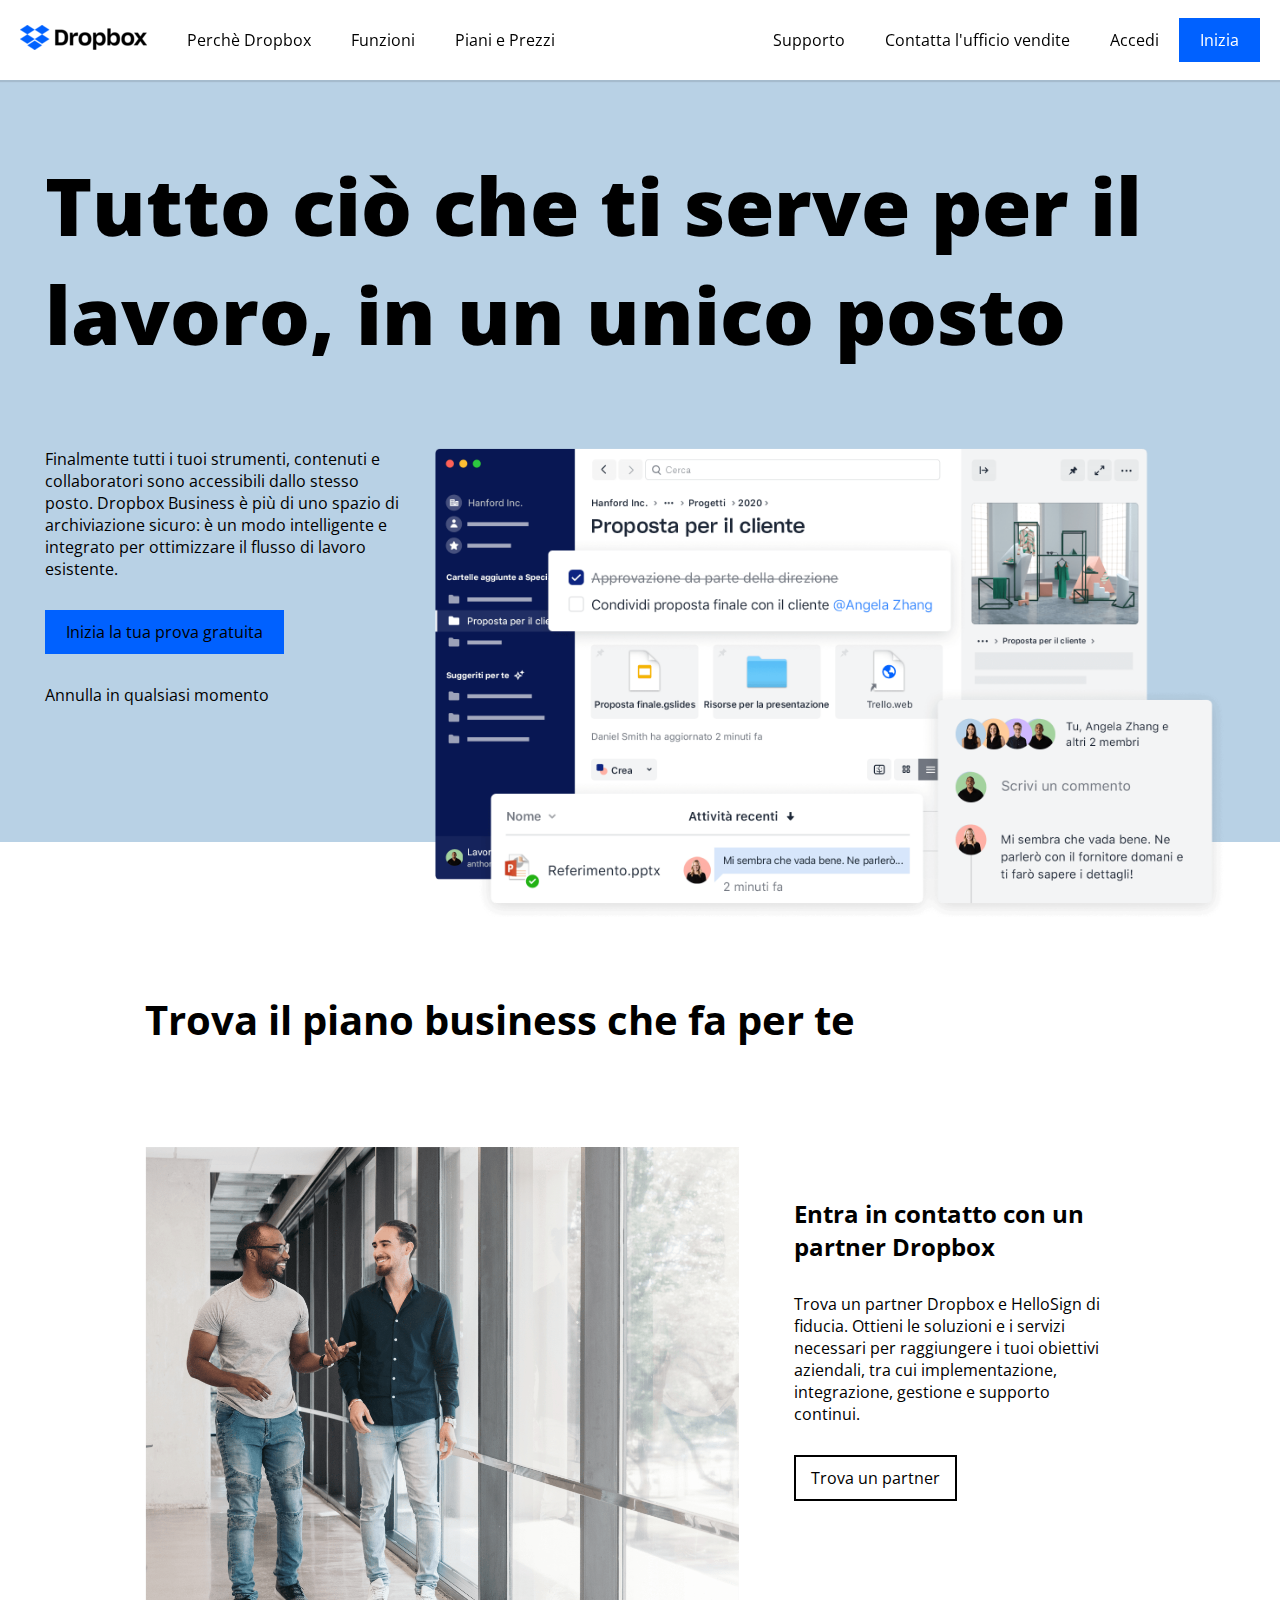
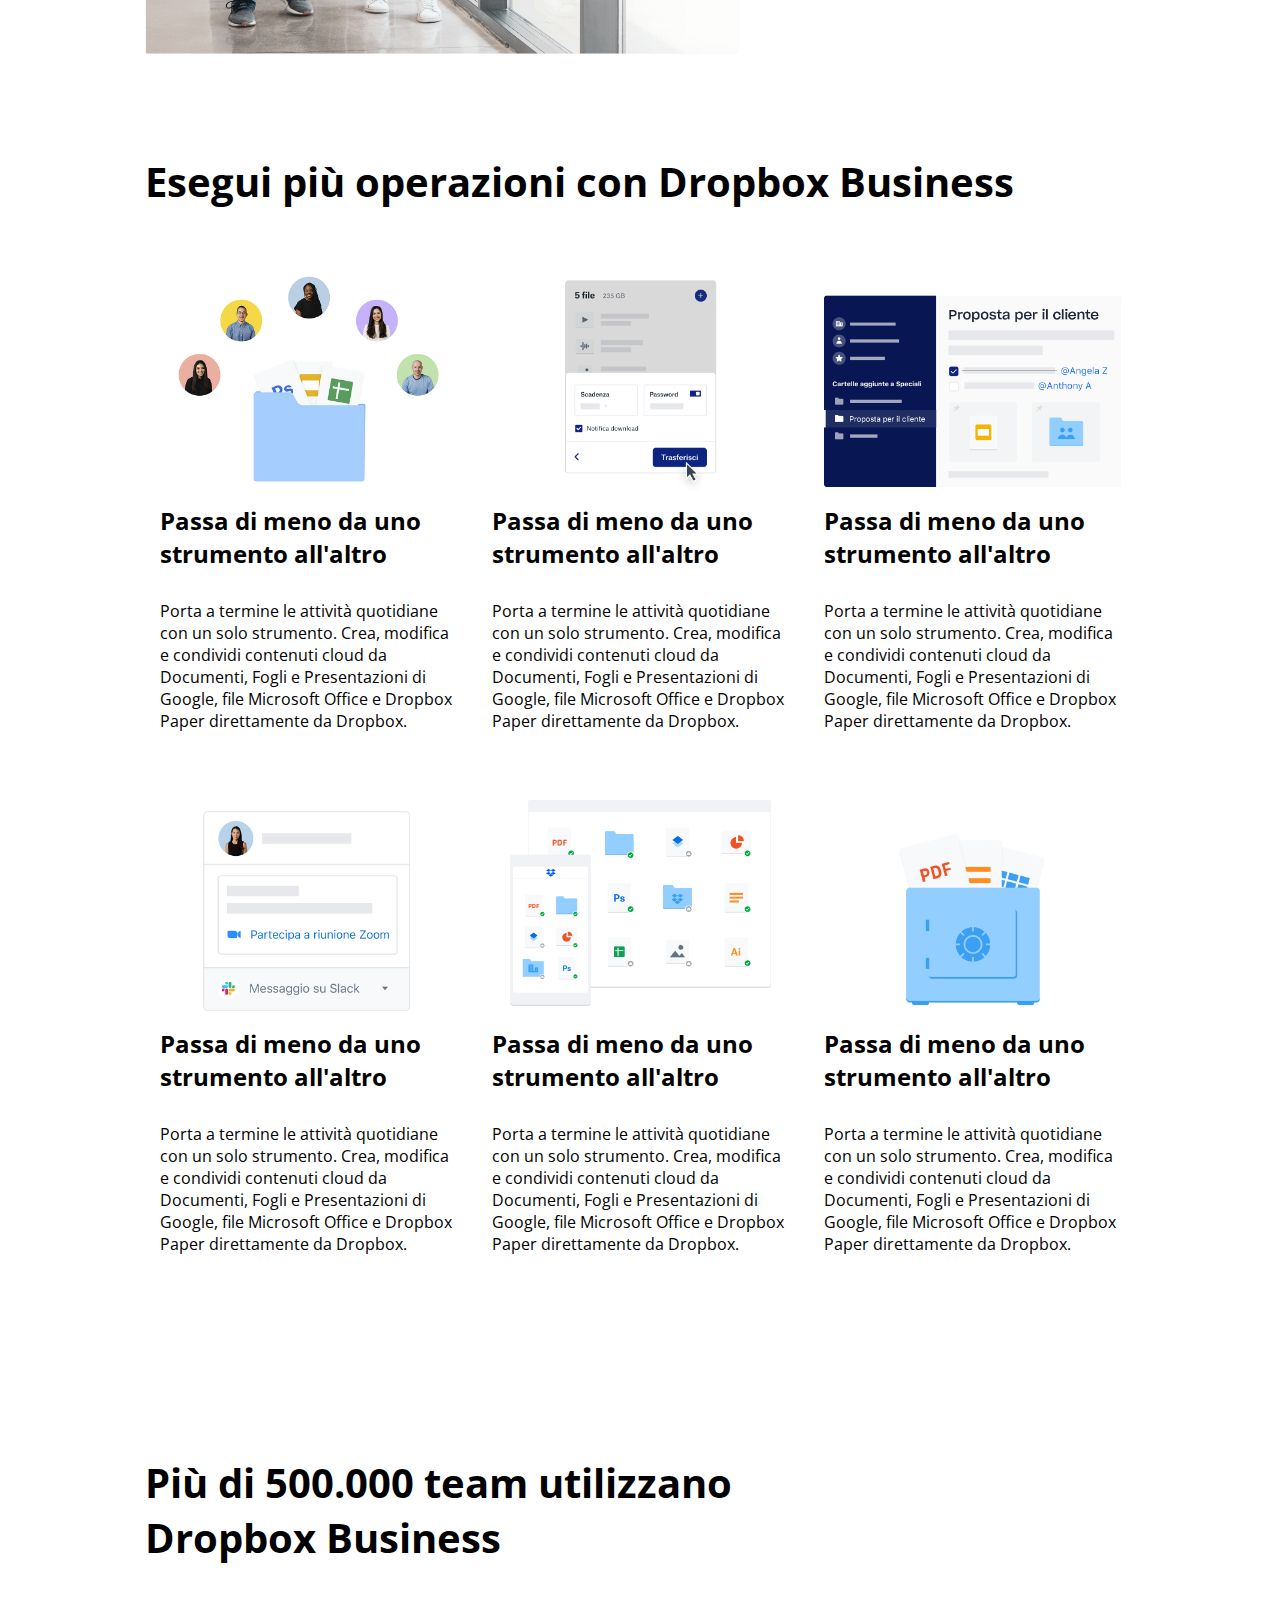
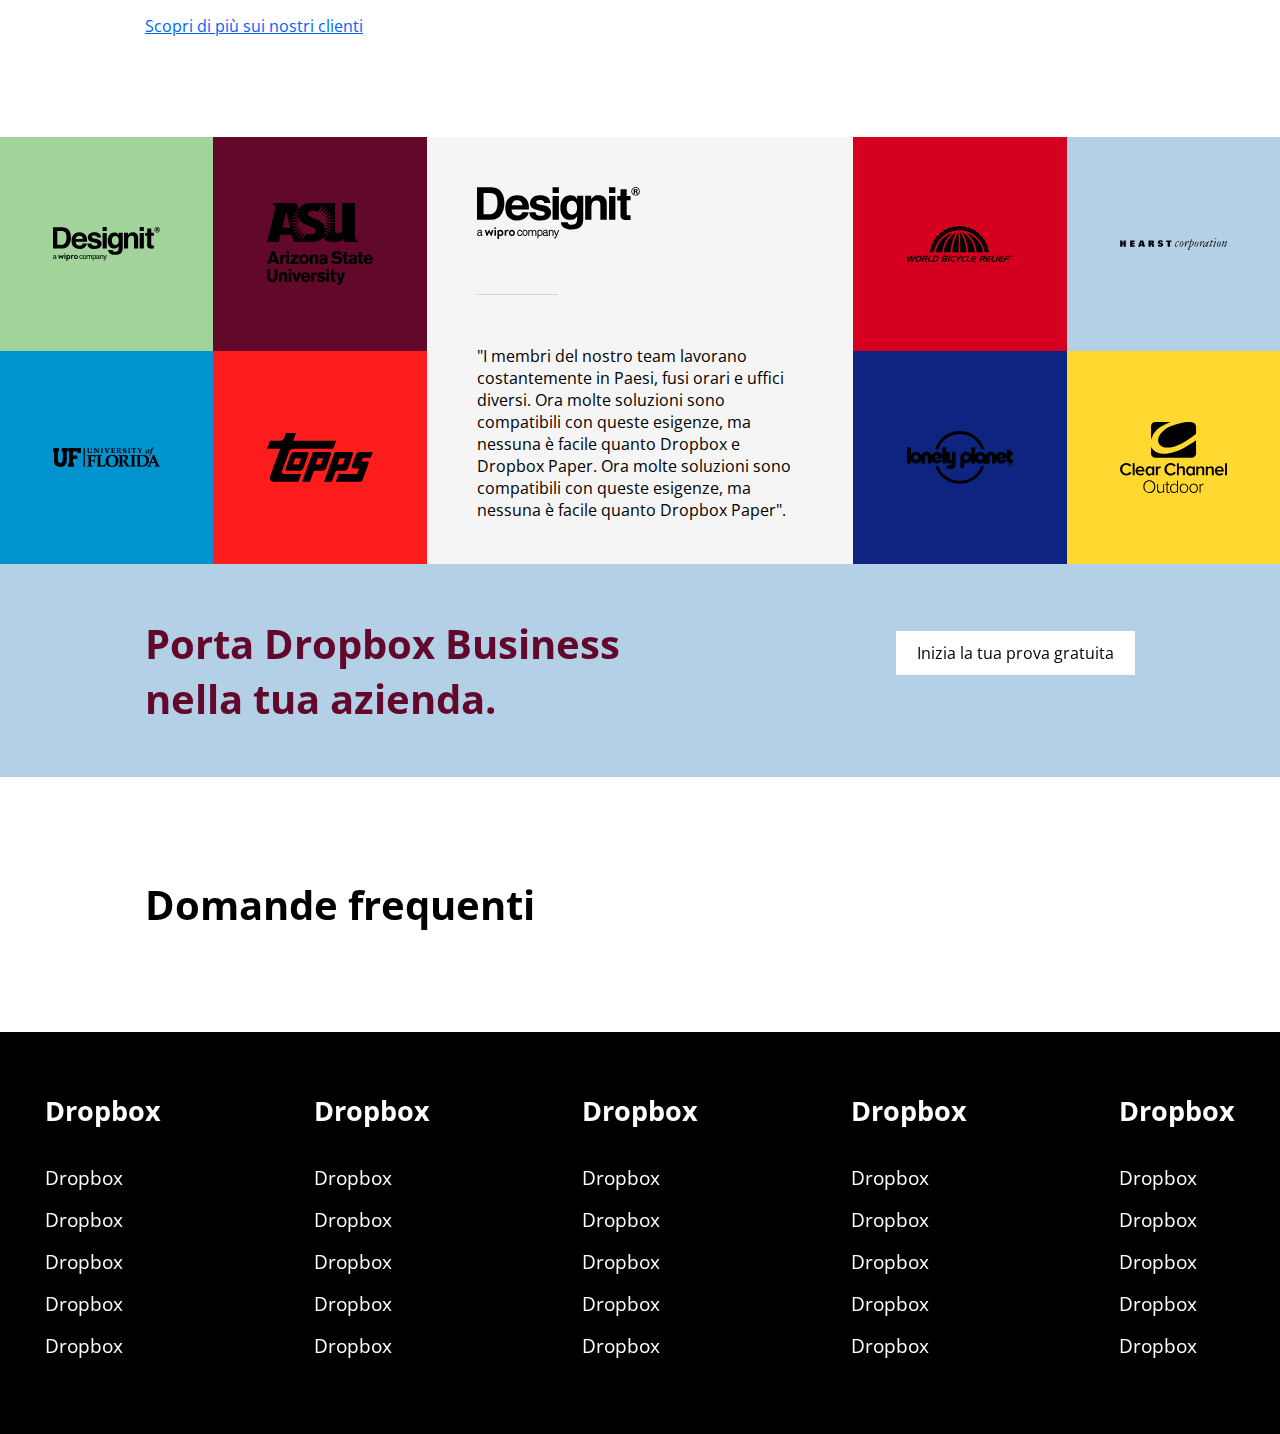
==== index.html @ 86d2bd00 "added call to action section + hover + general fix" ====
<!DOCTYPE html>
<html lang="en">
<head>
    <meta charset="UTF-8">
    <meta name="viewport" content="width=device-width, initial-scale=1.0">
    <title>Dropbox</title>
    <link rel="stylesheet" href="https://cdnjs.cloudflare.com/ajax/libs/font-awesome/6.4.2/css/all.min.css" integrity="sha512-z3gLpd7yknf1YoNbCzqRKc4qyor8gaKU1qmn+CShxbuBusANI9QpRohGBreCFkKxLhei6S9CQXFEbbKuqLg0DA==" crossorigin="anonymous" referrerpolicy="no-referrer" />
    <link rel="preconnect" href="https://fonts.googleapis.com">
    <link rel="preconnect" href="https://fonts.gstatic.com" crossorigin>
    <link href="https://fonts.googleapis.com/css2?family=Open+Sans:wght@300;400;500;600;700;800&display=swap" rel="stylesheet">
    <link rel="stylesheet" href="css/style.css">
</head>
<body>
    <header>
        <nav class="d-flex just-space-between">
            <div class="nav-left d-flex just-flex-start align-center">
                <a href="index.html">
                    <img src="img/loghi/logo-small.png" alt="Dropbox Logo">
                </a>
                <ul class="d-flex">
                    <li><a href="">Perchè Dropbox</a></li>
                    <li><a href="">Funzioni</a></li>
                    <li><a href="">Piani e Prezzi</a></li>
                </ul>
            </div>
            <div class="nav-right d-flex just-flex-end align-center">
                <ul class="d-flex">
                    <li><a href="#">Supporto</a></li>
                    <li><a href="#">Contatta l'ufficio vendite</a></li>
                    <li><a href="#">Accedi</a></li>
                </ul>
                <a class="blue-button" href="#">Inizia</a>
            </div>

        </nav>

        <!-- Hero  -->
        <div id="hero">
            <div class="hero-container">
                <h1 class="">Tutto ciò che ti serve per il lavoro, in un unico posto</h1>
                <div class="hero-content d-flex">
                    <div class="hero-text">
                        <p class="divider-30">
                            Finalmente tutti i tuoi strumenti, contenuti e collaboratori sono accessibili dallo stesso posto. Dropbox Business è più di uno spazio di archiviazione sicuro: è un modo intelligente e integrato per ottimizzare il flusso di lavoro esistente.
                        </p>
                        <a class="blue-button divider-30" href="#">
                            Inizia la tua prova gratuita
                        </a>
                        <div class="divider-30">
                            Annulla in qualsiasi momento
                        </div>
                        <div class="arrow-down">
                            <a href="#piani"><i class="fa-solid fa-arrow-down"></i></a>
                        </div>
                    </div>
                    <div class="hero-img">
                        <img src="img/jumbo.png" alt="Dropbox app"></div>
                    </div>
                </div>
            </div>
        </div>
    </header>

    <main>

        <!-- piani  -->
        <section id="piani" class="container debug section-divider">
            <h2>Trova il piano business che fa per te</h2>
        </section>

        <!-- dropbox partner  -->
        <section class="dropbox-partner container debug d-flex just-space-between column-gap section-divider ">
            <img src="img/partner.png" alt="Partner Dropbox">
            <div class="dropbox-partner-text">
                <h3 class="divider-30">
                    Entra in contatto con un partner Dropbox
                </h3>
                <p class="divider-30">
                    Trova un partner Dropbox e HelloSign di fiducia. Ottieni le soluzioni e i servizi necessari per raggiungere i tuoi obiettivi aziendali, tra cui implementazione, integrazione, gestione e supporto continui.
                </p>
                <a href="#">Trova un partner</a>
            </div>
        </section>

        <!-- dropbox business  -->
        <section class="dropbox-business container debug section-divider">
            <h2 class="divider-50">Esegui più operazioni con Dropbox Business</h2>
            <div class="card-container d-flex just-center align-center column-gap row-gap wrap">

                <div class="card debug">
                    <img src="img/business-feature-switching-tools.png" alt="Switching tools feature">
                    <h3 class="divider-30">Passa di meno da uno strumento all'altro</h3>
                    <p>
                        Porta a termine le attività quotidiane con un solo strumento. Crea, modifica e condividi contenuti cloud da Documenti, Fogli e Presentazioni di Google, file Microsoft Office e Dropbox Paper direttamente da Dropbox.
                    </p>
                </div>
                <div class="card debug">
                    <img src="img/business-feature-send-files-it.png" alt="Switching tools feature">
                    <h3 class="divider-30">Passa di meno da uno strumento all'altro</h3>
                    <p>
                        Porta a termine le attività quotidiane con un solo strumento. Crea, modifica e condividi contenuti cloud da Documenti, Fogli e Presentazioni di Google, file Microsoft Office e Dropbox Paper direttamente da Dropbox.
                    </p>
                </div>
                <div class="card debug">
                    <img src="img/business-feature-coordinate-it.png" alt="Switching tools feature">
                    <h3 class="divider-30">Passa di meno da uno strumento all'altro</h3>
                    <p>
                        Porta a termine le attività quotidiane con un solo strumento. Crea, modifica e condividi contenuti cloud da Documenti, Fogli e Presentazioni di Google, file Microsoft Office e Dropbox Paper direttamente da Dropbox.
                    </p>
                </div>
                <div class="card debug">
                    <img src="img/business-feature-integrations-it.png" alt="Switching tools feature">
                    <h3 class="divider-30">Passa di meno da uno strumento all'altro</h3>
                    <p>
                        Porta a termine le attività quotidiane con un solo strumento. Crea, modifica e condividi contenuti cloud da Documenti, Fogli e Presentazioni di Google, file Microsoft Office e Dropbox Paper direttamente da Dropbox.
                    </p>
                </div>
                <div class="card debug">
                    <img src="img/business-feature-multi-device.png" alt="Switching tools feature">
                    <h3 class="divider-30">Passa di meno da uno strumento all'altro</h3>
                    <p>
                        Porta a termine le attività quotidiane con un solo strumento. Crea, modifica e condividi contenuti cloud da Documenti, Fogli e Presentazioni di Google, file Microsoft Office e Dropbox Paper direttamente da Dropbox.
                    </p>
                </div>
                <div class="card debug">
                    <img src="img/business-feature-security.png" alt="Switching tools feature">
                    <h3 class="divider-30">Passa di meno da uno strumento all'altro</h3>
                    <p>
                        Porta a termine le attività quotidiane con un solo strumento. Crea, modifica e condividi contenuti cloud da Documenti, Fogli e Presentazioni di Google, file Microsoft Office e Dropbox Paper direttamente da Dropbox.
                    </p>
                </div>
            </div>

            <h2 class="second-h2 divider-50">
                Più di 500.000 team utilizzano <br> Dropbox Business
            </h2>
            <a href="#">Scopri di più sui nostri clienti</a>

        </section>

        <!-- brand  -->
        <!-- sezione sinistra  -->
        <section class="debug d-flex">
            <div class="brand-wrapper d-flex wrap">

                <div class="brand-box d-flex align-center just-center" id="designit">
                    <img src="img/loghi/designit.svg" alt="Designit">
                </div>

                <div class="brand-box d-flex align-center just-center" id="asu">
                    <img src="img/loghi/arizona_state_university.svg" alt="ASU">
                </div>

                <div class="brand-box d-flex align-center just-center" id="uf">
                    <img src="img/loghi/university_of_florida.svg" alt="University of Florida">
                </div>

                <div class="brand-box d-flex align-center just-center" id="topps">
                    <img src="img/loghi/topps.svg" alt="Topps">
                </div>
            </div>

            <!-- sezione centrale  -->
            <div class="brand-wrapper" id="big-brand-wrapper">
                <img class="divider-50" src="img/loghi/designit.svg" alt="Designit">
                <div class="hr-small divider-50"></div>
                <p class="quote divider-50">"I membri del nostro team lavorano costantemente in Paesi, fusi orari e uffici diversi. Ora molte soluzioni sono compatibili con queste esigenze, ma nessuna è facile quanto Dropbox e Dropbox Paper. Ora molte soluzioni sono compatibili con queste esigenze, ma nessuna è facile quanto Dropbox Paper".</p>
                <div class="quote-author">Morten Thomsen, Global IT Lead</div>


            </div>

            <!-- sezione destra  -->
            <div class="brand-wrapper d-flex wrap">
                <div class="brand-box d-flex align-center just-center" id="wbr">
                    <img src="img/loghi/world_bicycle_relief.svg" alt="World Bicycle Relief">
                </div>

                <div class="brand-box d-flex align-center just-center" id="hearst">
                    <img src="img/loghi/hearst_corp.svg" alt="Hearst">
                </div>

                <div class="brand-box d-flex align-center just-center" id="lonely-planet">
                    <img src="img/loghi/lonely_planet.svg" alt="Lonely Planet">
                </div>

                <div class="brand-box d-flex align-center just-center" id="clear-channel">
                    <img src="img/loghi/clear_channel.svg" alt="Clear Channel">
                </div>

            </div>

        </section>

        <!-- call to action  -->
        <section class="call-to-action section-divider d-flex align-center">
            <div class="container d-flex just-space-between align-baseline">
                <div class="call-to-action-text">
                    <h2>Porta Dropbox Business nella tua azienda.</h2>
                </div>
                <div class="call-to-action-button">
                    <a href="#">Inizia la tua prova gratuita</a>
                </div>
            </div>
        </section>

        <section class="container debug section-divider">
            <h2>Domande frequenti</h2>
        </section>

    </main>

    <!-- footer  -->
    <footer>
        <div class="hero-container">
            <div class="footer-sections d-flex just-space-between">
                <ul>
                    <li><h4>Dropbox</h4></li>
                    <li><a href="#">Dropbox</a></li>
                    <li><a href="#">Dropbox</a></li>
                    <li><a href="#">Dropbox</a></li>
                    <li><a href="#">Dropbox</a></li>
                    <li><a href="#">Dropbox</a></li>
                </ul>
                <ul>
                    <li><h4>Dropbox</h4></li>
                    <li><a href="#">Dropbox</a></li>
                    <li><a href="#">Dropbox</a></li>
                    <li><a href="#">Dropbox</a></li>
                    <li><a href="#">Dropbox</a></li>
                    <li><a href="#">Dropbox</a></li>
                </ul>
                <ul>
                    <li><h4>Dropbox</h4></li>
                    <li><a href="#">Dropbox</a></li>
                    <li><a href="#">Dropbox</a></li>
                    <li><a href="#">Dropbox</a></li>
                    <li><a href="#">Dropbox</a></li>
                    <li><a href="#">Dropbox</a></li>
                </ul>
                <ul>
                    <li><h4>Dropbox</h4></li>
                    <li><a href="#">Dropbox</a></li>
                    <li><a href="#">Dropbox</a></li>
                    <li><a href="#">Dropbox</a></li>
                    <li><a href="#">Dropbox</a></li>
                    <li><a href="#">Dropbox</a></li>
                </ul>
                <ul>
                    <li><h4>Dropbox</h4></li>
                    <li><a href="#">Dropbox</a></li>
                    <li><a href="#">Dropbox</a></li>
                    <li><a href="#">Dropbox</a></li>
                    <li><a href="#">Dropbox</a></li>
                    <li><a href="#">Dropbox</a></li>
                </ul>
            </div>
        </div>


    </footer>
    
</body>
</html>
---- css/style.css ----
/* main utilities  */

* {
    box-sizing: border-box;
    margin: 0;
    padding: 0;
}

body {
    font-family: 'Open Sans', sans-serif;
}

:root {
	--color-bg-main: #ffffff;
	--color-bg-hero: #b8d1e5;
    --color-text: #000000;
	--color-bg-footer: #000000;
	--color-button: #0061ff;
	--color-box-1: #a2d39b;
    --color-box-2: #61082b;
    --color-box-3: #0093ce;
    --color-box-4: #ff1c1c;
    --color-box-5: #d5001f;
    --color-box-6: #b4d0e7;
    --color-box-7: #0d2481;
    --color-box-8: #ffd830;
	--color-box-large: #f5f5f5;
    --color-call-to-action-title: #61082b;
}

.container{
    width: 1000px;
    margin: 0 auto;
    padding: 0 5px;
}

/* .debug {
    border: 1px solid var(--color-bg-footer);
} */

.divider-30 {
    margin-bottom: 30px;
}

.divider-50 {
    margin-bottom:50px;
}

.section-divider {
    margin-bottom: 100px;
}

ul {
    list-style: none;
}

a {
    text-decoration: none;
    color: var(--color-bg-main);
}

.blue-button {
    background-color: var(--color-button);
    padding: 10px 20px;
    color: var(--color-bg-main);
    border: 1px solid var(--color-button);
}

.blue-button:hover {
    background-color: var(--color-bg-main);
    border: 1px solid var(--color-text);
    color: var(--color-text);
}

html {
    scroll-behavior: smooth;
}

/* Flex  */
.d-flex {
    display:flex;
}
.column {
    flex-direction: column;
}
.just-space-between {
    justify-content: space-between;
}
.just-flex-start {
    justify-content: flex-start;
}
.just-flex-end {
    justify-content: flex-end;
}
.just-center {
    justify-content: center;
}
.align-center {
    align-items: center;
    align-content: center;
}
.align-start {
    align-items: flex-start;
    align-content: flex-start;
}
.align-baseline {
    align-items: baseline;
    align-content: baseline;
}
.wrap {
    flex-flow: row wrap;
}
.row-gap {
    row-gap: 50px;
}
.column-gap {
    column-gap: 35px;
}

/* header */

/* nav  */
nav {
    height: 80px;
    background-color: var(--color-bg-main);
    width: 100%;
    position: fixed;
    top: 0;
    left: 0;
    padding: 0 20px;
    z-index: 1000;
    box-shadow: 0 1px 1px 1px rgba(0,0,0,0.1);
}

nav img {
    margin-right: 20px;
}

nav li a {
    color: var(--color-text);
    line-height: 80px;
    padding: 0 20px;
}

nav li:hover {
    background-color: var(--color-box-large);
}



/* hero  */
#hero {
    background-color: var(--color-bg-hero);
    margin-top: 80px;
}

.hero-container {
    max-width: 1200px;
    margin: 0 auto;
    padding: 0 5px;
}
.hero-divider {
    margin-top: 60px;
    margin-bottom: 60px;
}

#hero h1 {
    font-size: 5em;
    font-weight: 900;
    padding-top: 70px;
}
.hero-text {
    max-width: 30%;
}

#hero a {
    display: block;
    width: fit-content;
    color: var(--color-text);
}

#hero .arrow-down {
    font-size: 3em;
    color: var(--color-text);
}

#hero .arrow-down:hover {
    font-size: 3.2em;
}

.hero-content {
    position: relative;
    top: 80px;
}

.hero-img img {
    width: 100%;
}


/* main  */


main {
    padding-top: 150px;
}

main h2 {
    font-size: 2.5em;
}

main h3 {
    font-size: 1.5em;
}

/* dropbox partner section  */
.dropbox-partner img {
    width: 60%;
}
.dropbox-partner-text {
    padding: 50px 20px;
}

.dropbox-partner a {
    color: var(--color-text);
    border: 2px solid var(--color-text);
    padding: 10px 15px;
    display: block;
    width: fit-content;
}

.dropbox-partner a:hover {
    background-color: var(--color-button);
    border: 1px solid var(--color-button);
    color: var(--color-bg-main);
}

/* dropbox business section  */

.card {
    width: 30%;
}
.card img {
    width: 100%;
}

.dropbox-business a{
    color: var(--color-button);
    text-decoration: underline;
}
.dropbox-business a:hover{
    color: var(--color-box-6);
    text-decoration: none;
}


.dropbox-business .second-h2 {
    padding-top: 200px;
}

/* brand  */

.brand-wrapper {
    width: calc(100% / 3);
    height:calc(100vw / 3);
    background-color: var(--color-box-large);
}
.brand-box {
    width: 50%;
    height: 50%;
}
.brand-box img {
    fill: var(--color-bg-main);
    width: 50%;
}
.brand-box:hover {
    border: 15px solid rgba(255, 255, 255, 0.3);
}

.brand-box:hover img {
    width:calc(50% + 15px);
}

#designit {
    background-color: var(--color-box-1);
}
#asu {
    background-color: var(--color-box-2);
}
#uf {
    background-color: var(--color-box-3);
}
#topps {
    background-color: var(--color-box-4);
}
#wbr {
    background-color: var(--color-box-5);
}
#hearst {
    background-color: var(--color-box-6);
}
#lonely-planet {
    background-color: var(--color-box-7);
}
#clear-channel {
    background-color: var(--color-box-8);
}

#big-brand-wrapper {
    padding: 50px;
    overflow-y: auto;
}
#big-brand-wrapper img {
    width: 50%;
}
.hr-small {
    width: 25%;
    border-bottom: 1px solid lightgray;
}

/* call to action  */
.call-to-action {
    background-color: var(--color-box-6);
    height: calc(100vw / 6);
}

.call-to-action h2 {
    color: var(--color-call-to-action-title);
    padding: 0;
}

.call-to-action-text {
    width: 50%;
}
.call-to-action-button a {
    color: var(--color-text);
    background-color: var(--color-bg-main);
    padding: 10px 20px;
    border: 1px solid var(--color-bg-main);

}

.call-to-action-button a:hover {
    background-color: var(--color-button);
    border: 1px solid var(--color-button);
    color: var(--color-bg-main);
}

/* footer  */
footer {
    background-color: var(--color-bg-footer);
    color: var(--color-bg-main);

}
.footer-sections {
    padding: 60px 0;
}
.footer-sections h4 {
    padding-bottom: 20px;
    font-size: 1.4em;
}
.footer-sections li {
    font-size: 1.2em;
    padding-bottom: 15px;
}
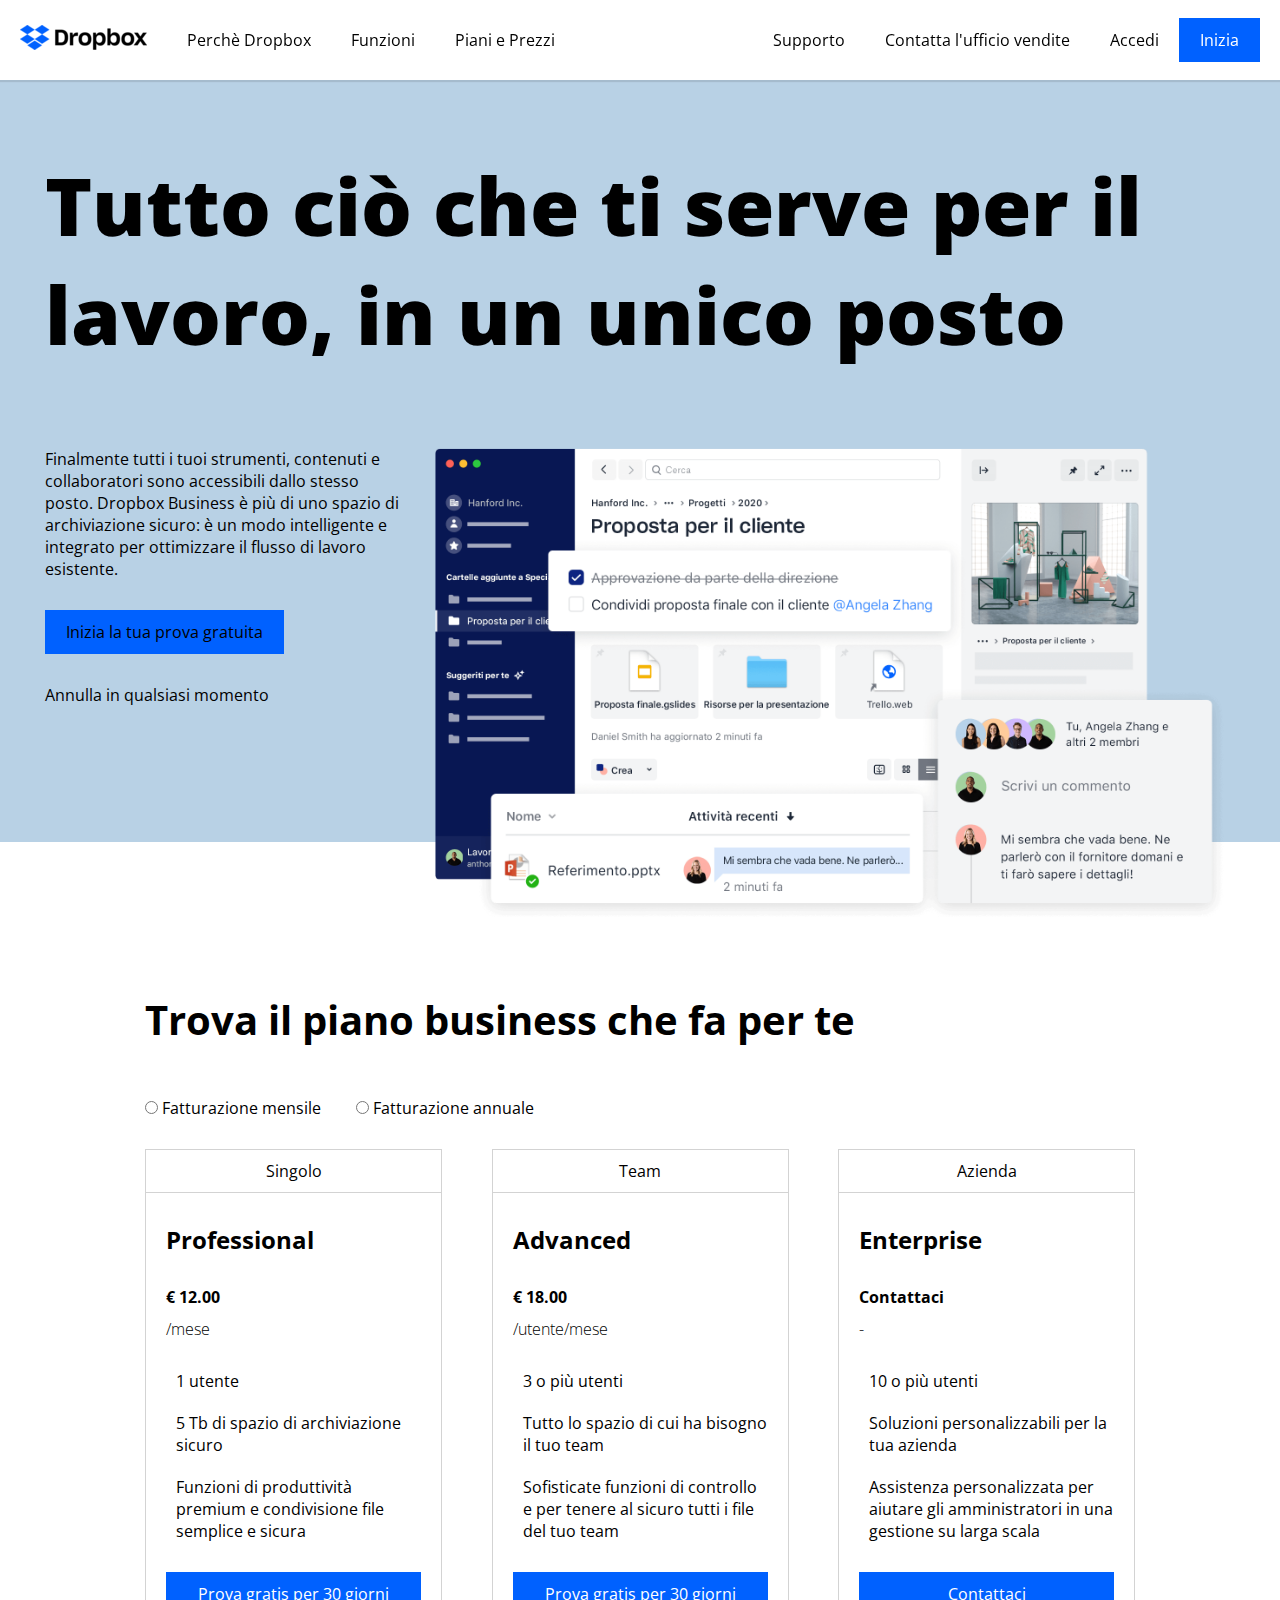
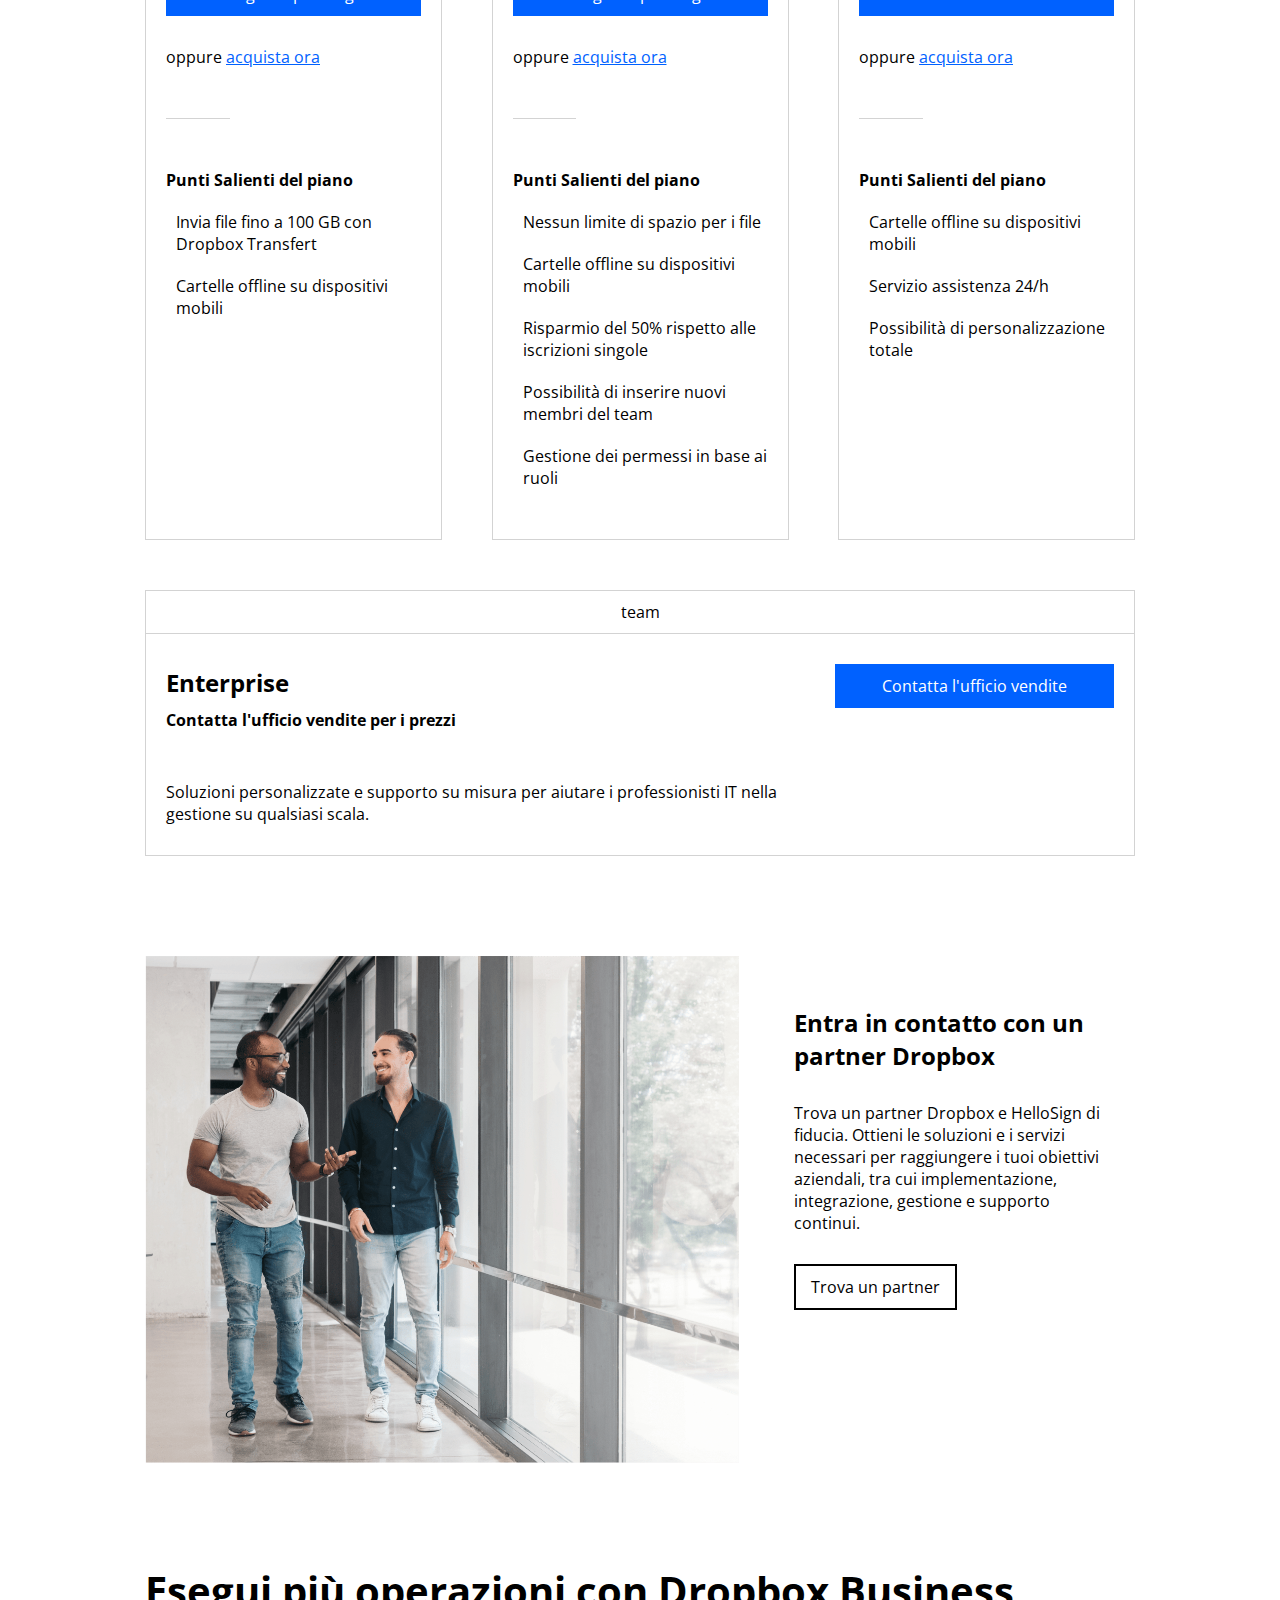
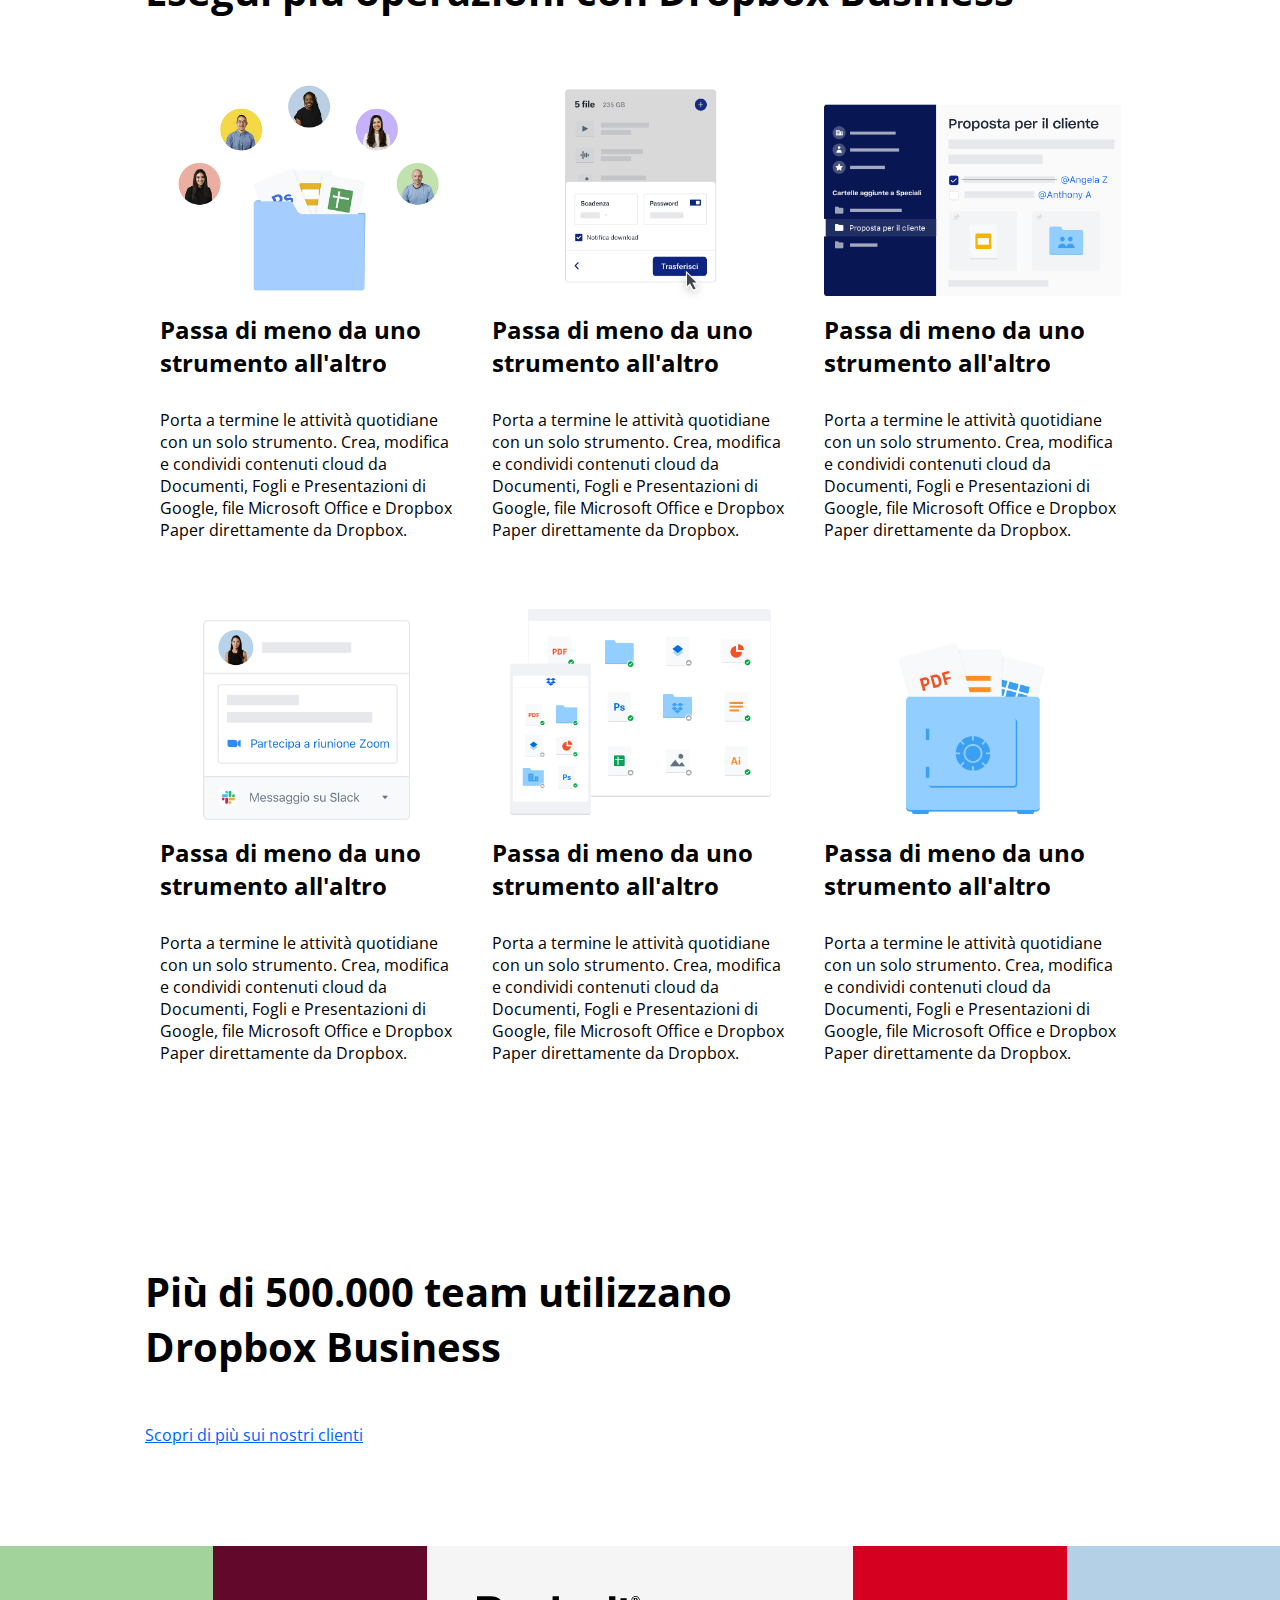
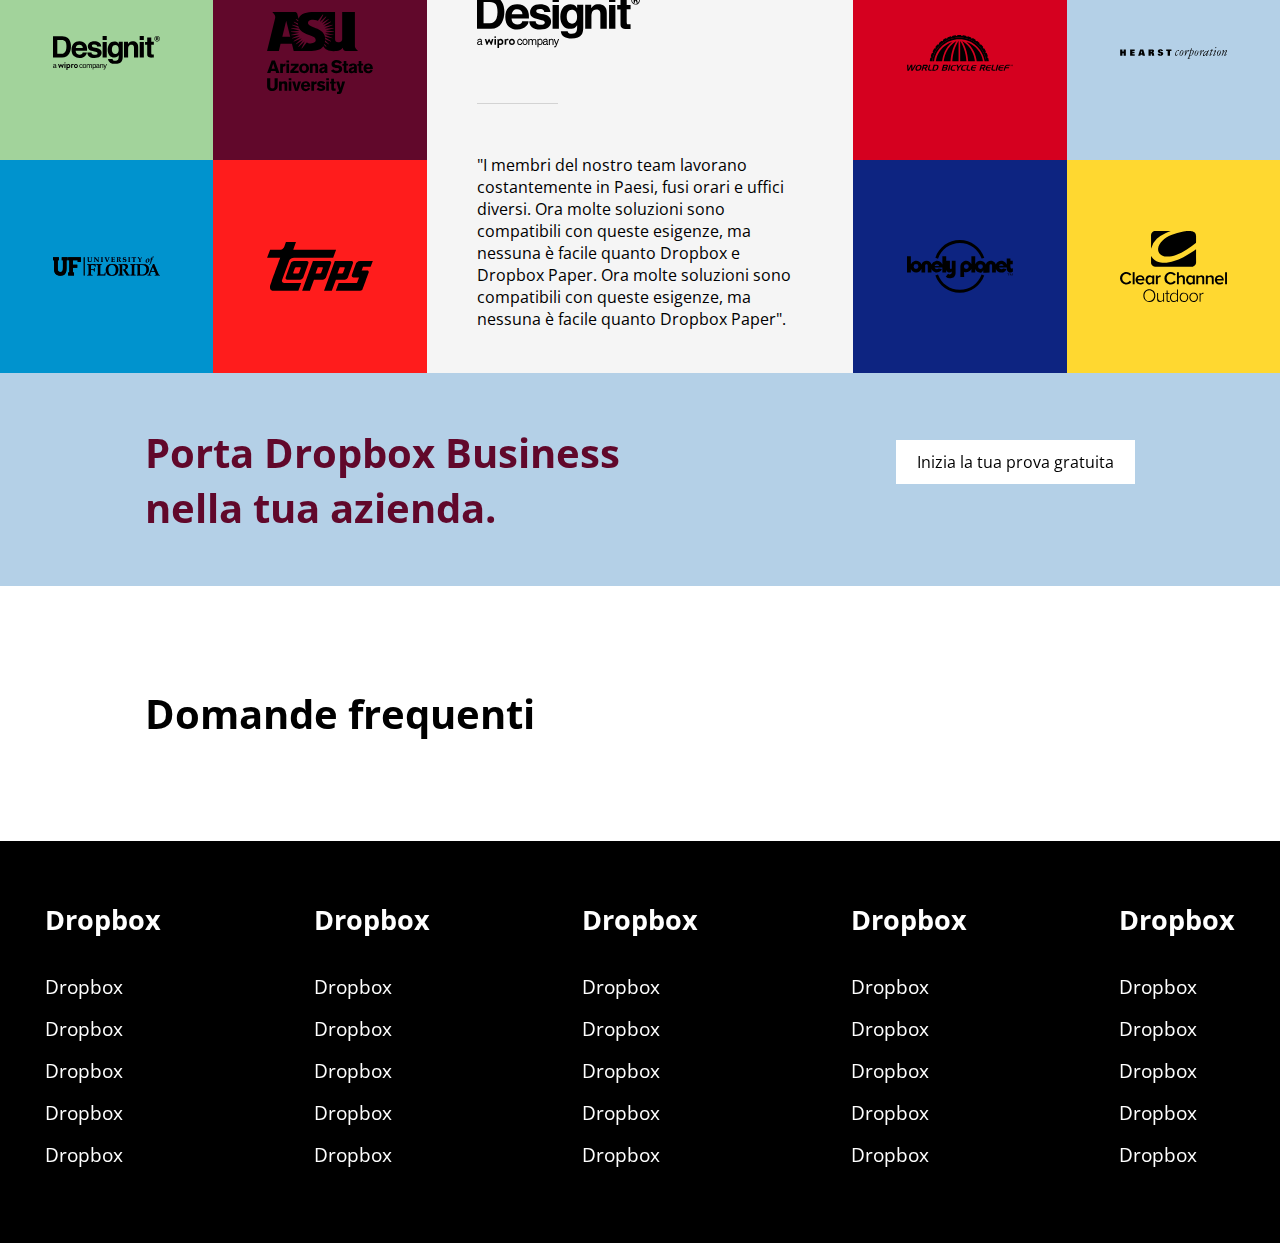
==== commit 6e5c1fdd: "added billing section" ====
--- a/index.html
+++ b/index.html
@@ -63,9 +63,194 @@
 
     <main>
 
-        <!-- piani  -->
+        <!-- billing section  -->
         <section id="piani" class="container debug section-divider">
-            <h2>Trova il piano business che fa per te</h2>
+            <h2 class="divider-50">Trova il piano business che fa per te</h2>
+            <div class="billing-choice d-flex just-flex-start divider-30 column-gap">
+                <div>
+                    <input type="radio" name="fatturazione" id="mensile">
+                    <label for="mensile">Fatturazione mensile</label>
+                </div>
+                <div>
+                    <input type="radio" name="fatturazione" id="annuale">
+                    <label for="annuale">Fatturazione annuale</label>
+                </div>
+            </div>
+            <div class="billing-options d-flex just-space-between align-stretch divider-50">
+                <!-- professional  -->
+                <article class="billing-plan">
+                    <div class="billing-plan-header">
+                        <i class="fa-solid fa-user"></i>
+                        Singolo
+                    </div>
+                    <div class="billing-plan-body">
+                        <h3 class="plan-name divider-30">Professional</h3>
+                        <h4 class="plan-price divider-10">€ 12.00</h4>
+                        <div class="sub-price divider-30">/mese</div>
+                        <ul class="divider-30">
+                            <li class="d-flex just-flex-start column-gap-small divider-20">
+                                <div><i class="fa-solid fa-user"></i></div>
+                                <div>1 utente</div>
+                            </li>
+                            <li class="d-flex just-flex-start column-gap-small divider-20">
+                                <div><i class="fa-solid fa-folder"></i></div>
+                                <div>5 Tb di spazio di archiviazione sicuro</div>
+                            </li>
+                            <li class="d-flex just-flex-start column-gap-small divider-20">
+                                <div><i class="fa-solid fa-share-nodes"></i></div>
+                                <div>Funzioni di produttività premium e condivisione file semplice e sicura</div>
+                            </li>
+                        </ul>
+                        <a class="blue-button divider-30" href="#">Prova gratis per 30 giorni</a>
+                        <div class="divider-50">
+                            oppure 
+                            <a class="simple-anchor" href="#">acquista ora</a>
+                        </div>
+                        <div class="hr-small divider-50"></div>
+                        <h4 class="divider-20">Punti Salienti del piano</h4>
+                        <ul class="billing-plan-details">
+                            <li class="d-flex just-flex-start column-gap-small divider-20">
+                                <div><i class="fa-solid fa-check"></i></div>
+                                <div> Invia file fino a 100 GB con Dropbox Transfert</div>
+                            </li>
+                            <li class="d-flex just-flex-start column-gap-small divider-20">
+                                <div><i class="fa-solid fa-check"></i></div>
+                                <div>Cartelle offline su dispositivi mobili</div>
+                            </li>
+                        </ul>
+
+                    </div>
+                </article>
+                <!-- advanced  -->
+                <article class="billing-plan">
+                    <div class="billing-plan-header">
+                        <i class="fa-solid fa-users"></i>
+                        Team
+                    </div>
+                    <div class="billing-plan-body">
+                        <h3 class="plan-name divider-30">Advanced</h3>
+                        <h4 class="plan-price divider-10">€ 18.00</h4>
+                        <div class="sub-price divider-30">/utente/mese</div>
+                        <ul class="divider-30">
+                            <li class="d-flex just-flex-start column-gap-small divider-20">
+                                <div><i class="fa-solid fa-users"></i></div>
+                                <div>3 o più utenti</div>
+                            </li>
+                            <li class="d-flex just-flex-start column-gap-small divider-20">
+                                <div><i class="fa-solid fa-folder"></i></div>
+                                <div>Tutto lo spazio di cui ha bisogno il tuo team</div>
+                            </li>
+                            <li class="d-flex just-flex-start column-gap-small divider-20">
+                                <div><i class="fa-solid fa-share-nodes"></i></div>
+                                <div>Sofisticate funzioni di controllo e per tenere al sicuro tutti i file del tuo team</div>
+                            </li>
+                        </ul>
+                        <a class="blue-button divider-30" href="#">Prova gratis per 30 giorni</a>
+                        <div class="divider-50">
+                            oppure 
+                            <a class="simple-anchor" href="#">acquista ora</a>
+                        </div>
+                        <div class="hr-small divider-50"></div>
+                        <h4 class="divider-20">Punti Salienti del piano</h4>
+                        <ul class="billing-plan-details">
+                            <li class="d-flex just-flex-start column-gap-small divider-20">
+                                <div><i class="fa-solid fa-check"></i></div>
+                                <div>Nessun limite di spazio per i file</div>
+                            </li>
+                            <li class="d-flex just-flex-start column-gap-small divider-20">
+                                <div><i class="fa-solid fa-check"></i></div>
+                                <div>Cartelle offline su dispositivi mobili</div>
+                            </li>
+                            <li class="d-flex just-flex-start column-gap-small divider-20">
+                                <div><i class="fa-solid fa-check"></i></div>
+                                <div>
+                                    Risparmio del 50% rispetto alle iscrizioni singole
+                                </div>
+                            </li>
+                            <li class="d-flex just-flex-start column-gap-small divider-20">
+                                <div><i class="fa-solid fa-check"></i></div>
+                                <div>Possibilità di inserire nuovi membri del team</div>
+                            </li>
+                            <li class="d-flex just-flex-start column-gap-small divider-20">
+                                <div><i class="fa-solid fa-check"></i></div>
+                                <div>Gestione dei permessi in base ai ruoli</div>
+                            </li>
+                        </ul>
+
+                    </div>
+                </article>
+                <!-- enterprise  -->
+                <article class="billing-plan">
+                    <div class="billing-plan-header">
+                        <i class="fa-solid fa-building"></i>
+                        Azienda
+                    </div>
+                    <div class="billing-plan-body">
+                        <h3 class="plan-name divider-30">Enterprise</h3>
+                        <h4 class="plan-price divider-10">Contattaci</h4>
+                        <div class="sub-price divider-30">-</div>
+                        <ul class="divider-30">
+                            <li class="d-flex just-flex-start column-gap-small divider-20">
+                                <div><i class="fa-solid fa-user"></i></div>
+                                <div>10 o più utenti</div>
+                            </li>
+                            <li class="d-flex just-flex-start column-gap-small divider-20">
+                                <div><i class="fa-solid fa-folder"></i></div>
+                                <div>Soluzioni personalizzabili per la tua azienda</div>
+                            </li>
+                            <li class="d-flex just-flex-start column-gap-small divider-20">
+                                <div><i class="fa-solid fa-share-nodes"></i></div>
+                                <div>Assistenza personalizzata per aiutare gli amministratori in una gestione su larga scala</div>
+                            </li>
+                        </ul>
+                        <a class="blue-button divider-30" href="#">Contattaci</a>
+                        <div class="divider-50">
+                            oppure 
+                            <a class="simple-anchor" href="#">acquista ora</a>
+                        </div>
+                        <div class="hr-small divider-50"></div>
+                        <h4 class="divider-20">Punti Salienti del piano</h4>
+                        <ul class="billing-plan-details">
+                            <li class="d-flex just-flex-start column-gap-small divider-20">
+                                <div><i class="fa-solid fa-check"></i></div>
+                                <div>Cartelle offline su dispositivi mobili</div>
+                            </li>
+                            <li class="d-flex just-flex-start column-gap-small divider-20">
+                                <div><i class="fa-solid fa-check"></i></div>
+                                <div>Servizio assistenza 24/h</div>
+                            </li>
+                            <li class="d-flex just-flex-start column-gap-small divider-20">
+                                <div><i class="fa-solid fa-check"></i></div>
+                                <div>Possibilità di personalizzazione totale</div>
+                            </li>
+                        </ul>
+
+                    </div>
+                </article>
+            </div>
+
+            <!-- enterprise-big-box  -->
+            <article class="billing-plan-big-box">
+                <div class="billing-plan-header">
+                    <i class="fa-solid fa-building"></i>
+                    team
+                </div>
+                <div class="billing-plan-body">
+                    <div class="d-flex just-space-between align-baseline">
+                        <div>
+                            <h3 class="plan-name divider-10">Enterprise</h3>
+                            <h4 class="plan-price divider-50">Contatta l'ufficio vendite per i prezzi</h4>
+                            <div>
+                                Soluzioni personalizzate e supporto su misura per aiutare i professionisti IT nella gestione su qualsiasi scala.
+                            </div>
+                        </div>
+                        <a class="blue-button" href="#">
+                            Contatta l'ufficio vendite
+                        </a>
+                    </div>
+                </div>
+            </article>
+
         </section>
 
         <!-- dropbox partner  -->
@@ -134,13 +319,14 @@
             <h2 class="second-h2 divider-50">
                 Più di 500.000 team utilizzano <br> Dropbox Business
             </h2>
-            <a href="#">Scopri di più sui nostri clienti</a>
-
-        </section>
+            <a class="simple-anchor" href="#">Scopri di più sui nostri clienti</a>
+
+        </section>
+
 
         <!-- brand  -->
-        <!-- sezione sinistra  -->
         <section class="debug d-flex">
+            <!-- sezione sinistra  -->
             <div class="brand-wrapper d-flex wrap">
 
                 <div class="brand-box d-flex align-center just-center" id="designit">
--- a/css/style.css
+++ b/css/style.css
@@ -38,17 +38,6 @@
     border: 1px solid var(--color-bg-footer);
 } */
 
-.divider-30 {
-    margin-bottom: 30px;
-}
-
-.divider-50 {
-    margin-bottom:50px;
-}
-
-.section-divider {
-    margin-bottom: 100px;
-}
 
 ul {
     list-style: none;
@@ -57,6 +46,7 @@
 a {
     text-decoration: none;
     color: var(--color-bg-main);
+    display: block;
 }
 
 .blue-button {
@@ -72,8 +62,40 @@
     color: var(--color-text);
 }
 
+.simple-anchor {
+    color: var(--color-button);
+    text-decoration: underline;
+}
+
+.simple-anchor:hover{
+    color: var(--color-box-6);
+    text-decoration: none;
+}
+
 html {
     scroll-behavior: smooth;
+}
+
+.hr-small {
+    width: 25%;
+    border-bottom: 1px solid lightgray;
+}
+
+/* divisori  */
+.divider-50 {
+    margin-bottom:50px;
+}
+.divider-30 {
+    margin-bottom: 30px;
+}
+.divider-20 {
+    margin-bottom: 20px;
+}
+.divider-10 {
+    margin-bottom: 10px;
+}
+.section-divider {
+    margin-bottom: 100px;
 }
 
 /* Flex  */
@@ -107,6 +129,10 @@
     align-items: baseline;
     align-content: baseline;
 }
+.align-stretch {
+    align-items: stretch;
+    align-content: stretch;
+}
 .wrap {
     flex-flow: row wrap;
 }
@@ -115,6 +141,9 @@
 }
 .column-gap {
     column-gap: 35px;
+}
+.column-gap-small {
+    column-gap: 10px;
 }
 
 /* header */
@@ -213,7 +242,42 @@
     font-size: 1.5em;
 }
 
-/* dropbox partner section  */
+/* billing section  */
+.billing-plan {
+    width: 30%;
+    border: 1px solid lightgray;
+}
+.billing-plan-header {
+    text-align: center;
+    border-bottom: 1px solid lightgrey;
+    padding: 10px 0;
+}
+.billing-plan-body {
+    padding: 30px 20px;
+}
+
+.sub-price {
+    font-weight: lighter;
+}
+
+.billing-plan-body .blue-button {
+    text-align: center;
+}
+.billing-plan-body .simple-anchor {
+    display: inline-block;
+}
+.billing-plan-details i {
+    color: var(--color-button);
+}
+.billing-plan-big-box {
+    border: 1px solid lightgray;
+}
+.billing-plan-big-box a{
+    width: 35%;
+}
+
+
+/*partner section  */
 .dropbox-partner img {
     width: 60%;
 }
@@ -244,16 +308,6 @@
     width: 100%;
 }
 
-.dropbox-business a{
-    color: var(--color-button);
-    text-decoration: underline;
-}
-.dropbox-business a:hover{
-    color: var(--color-box-6);
-    text-decoration: none;
-}
-
-
 .dropbox-business .second-h2 {
     padding-top: 200px;
 }
@@ -313,10 +367,7 @@
 #big-brand-wrapper img {
     width: 50%;
 }
-.hr-small {
-    width: 25%;
-    border-bottom: 1px solid lightgray;
-}
+
 
 /* call to action  */
 .call-to-action {
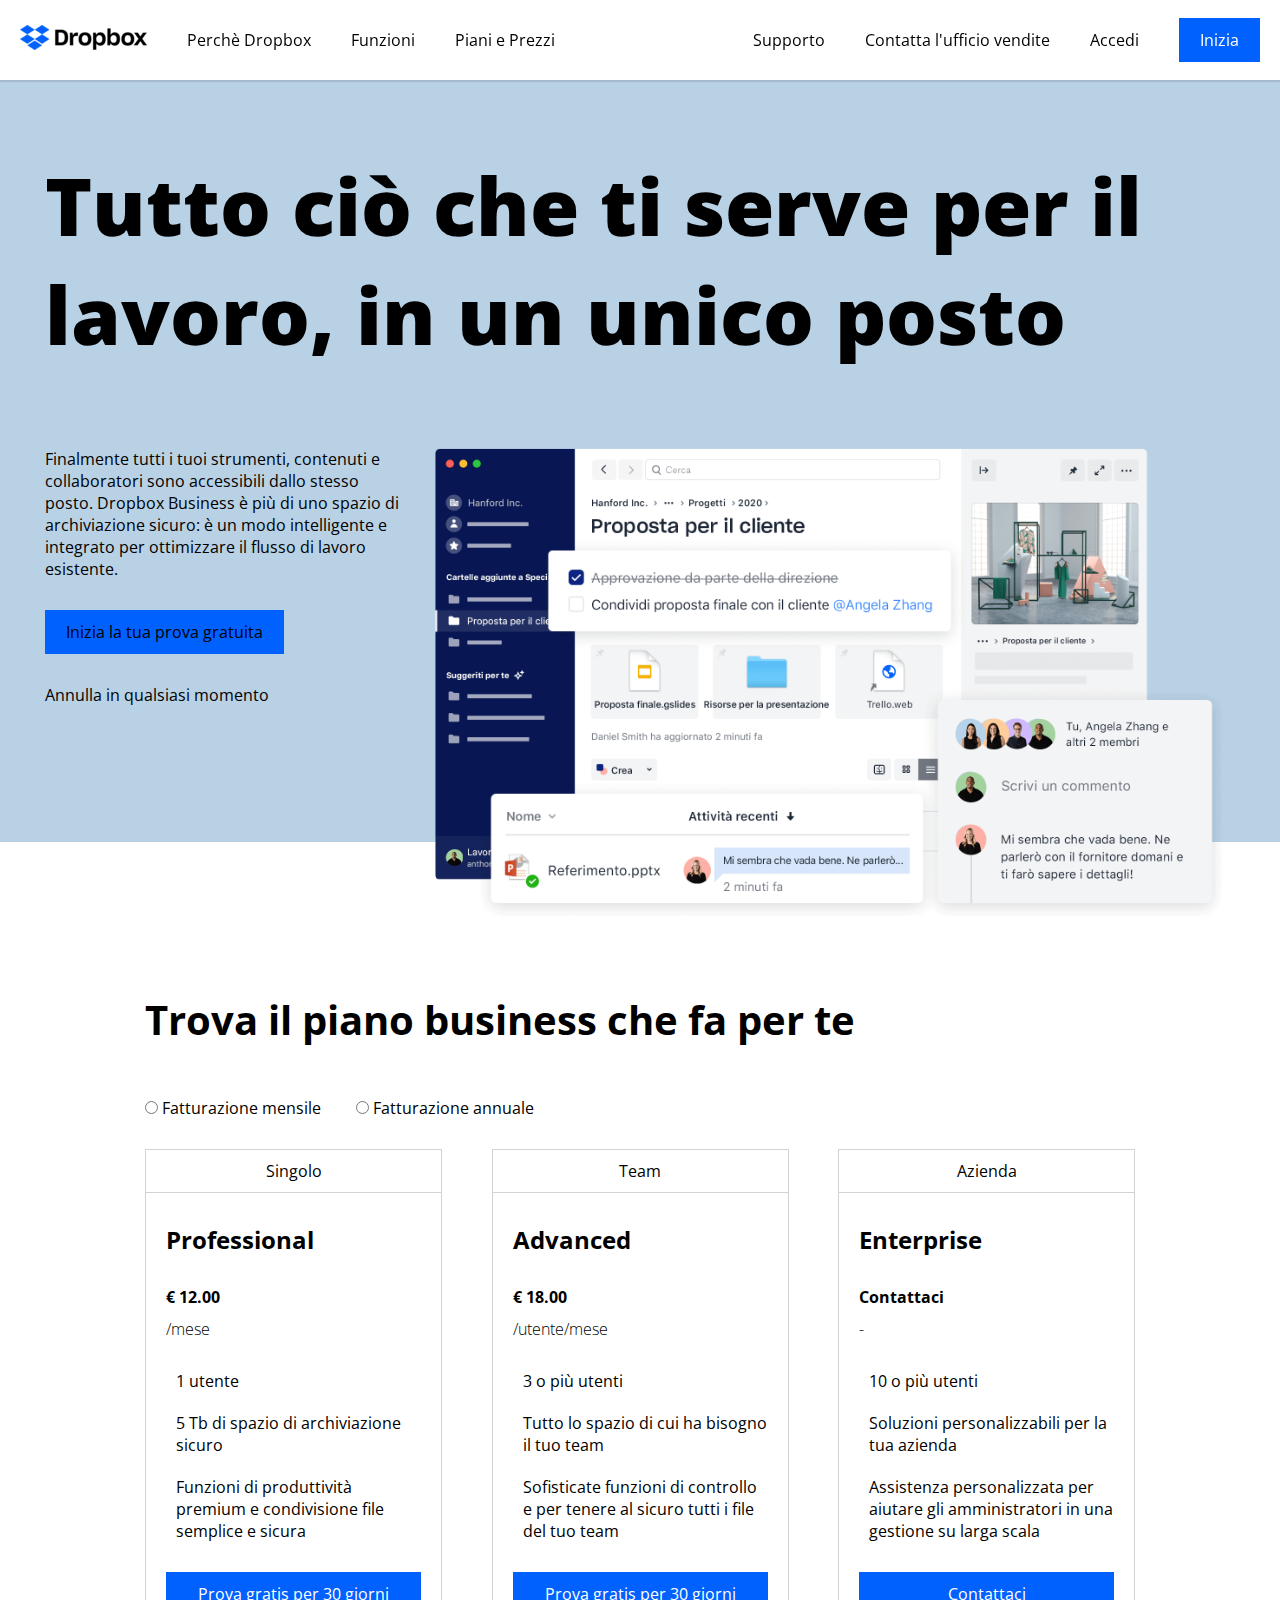
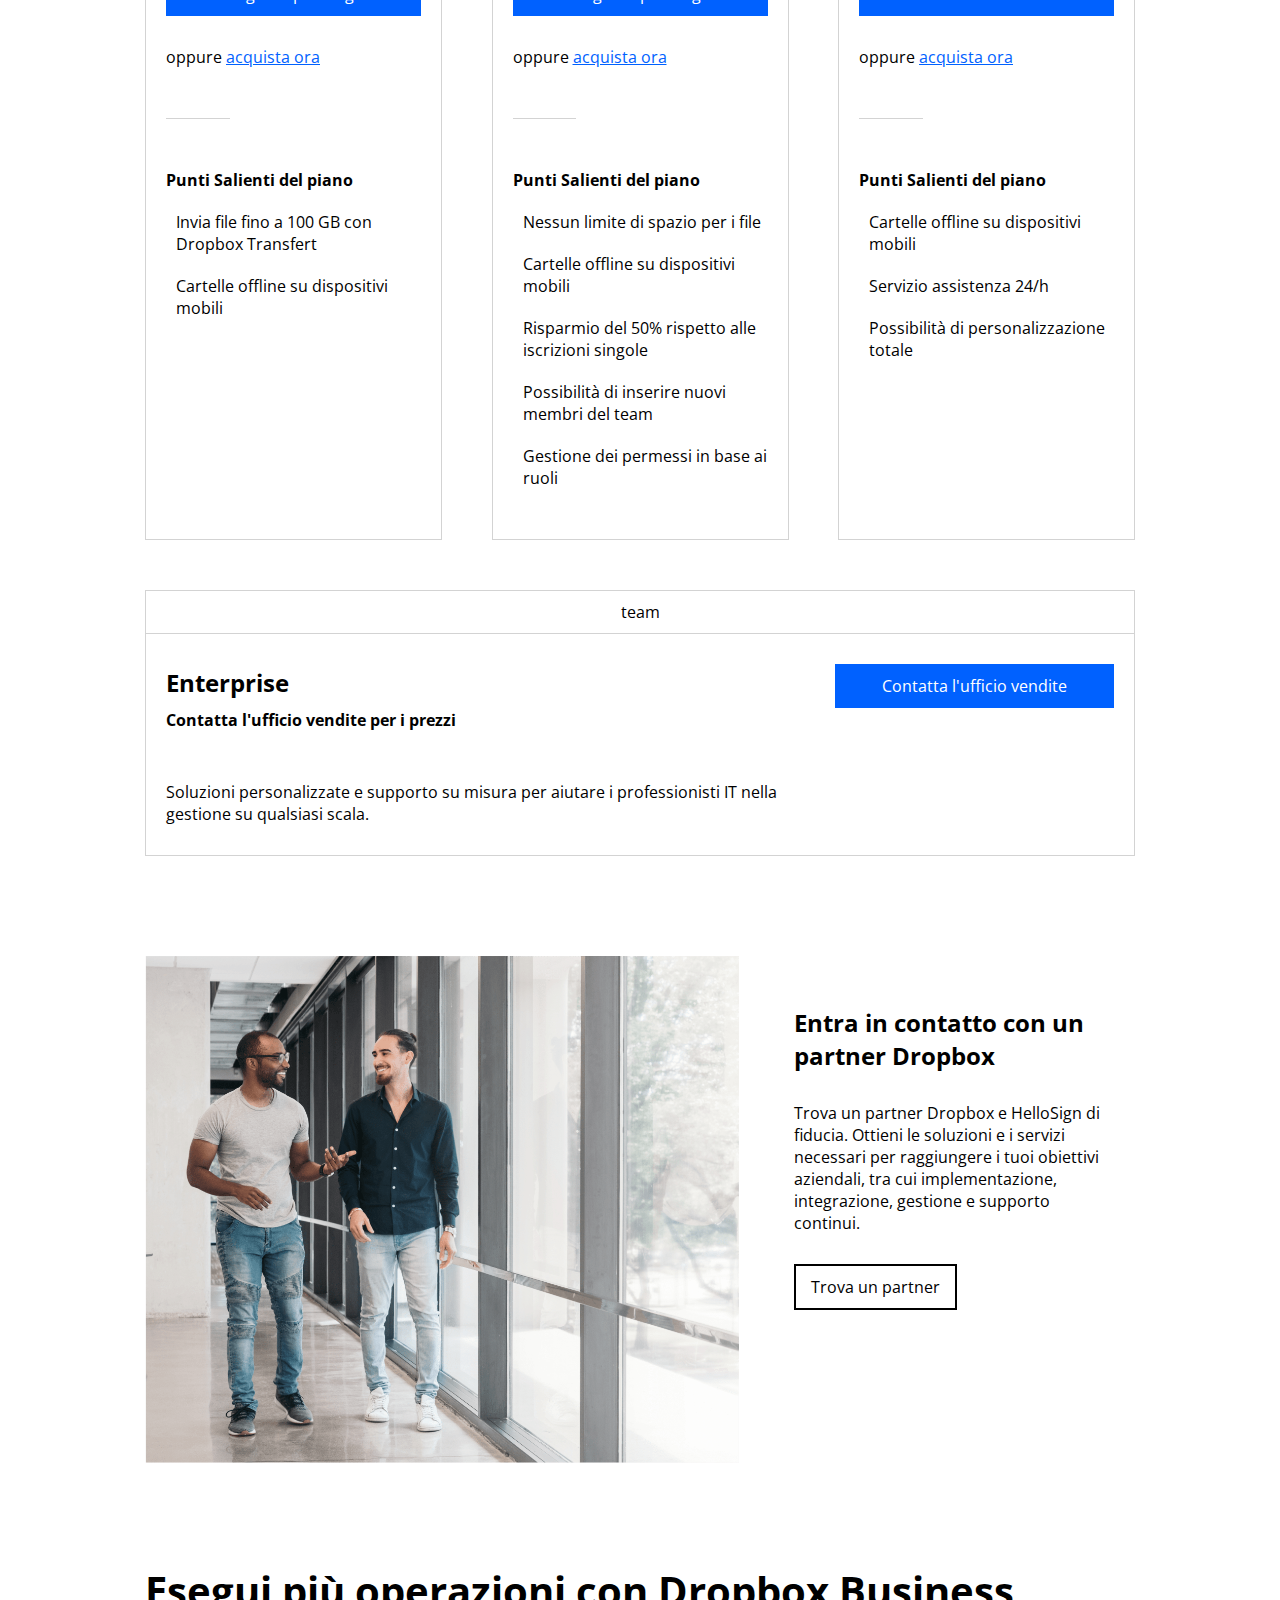
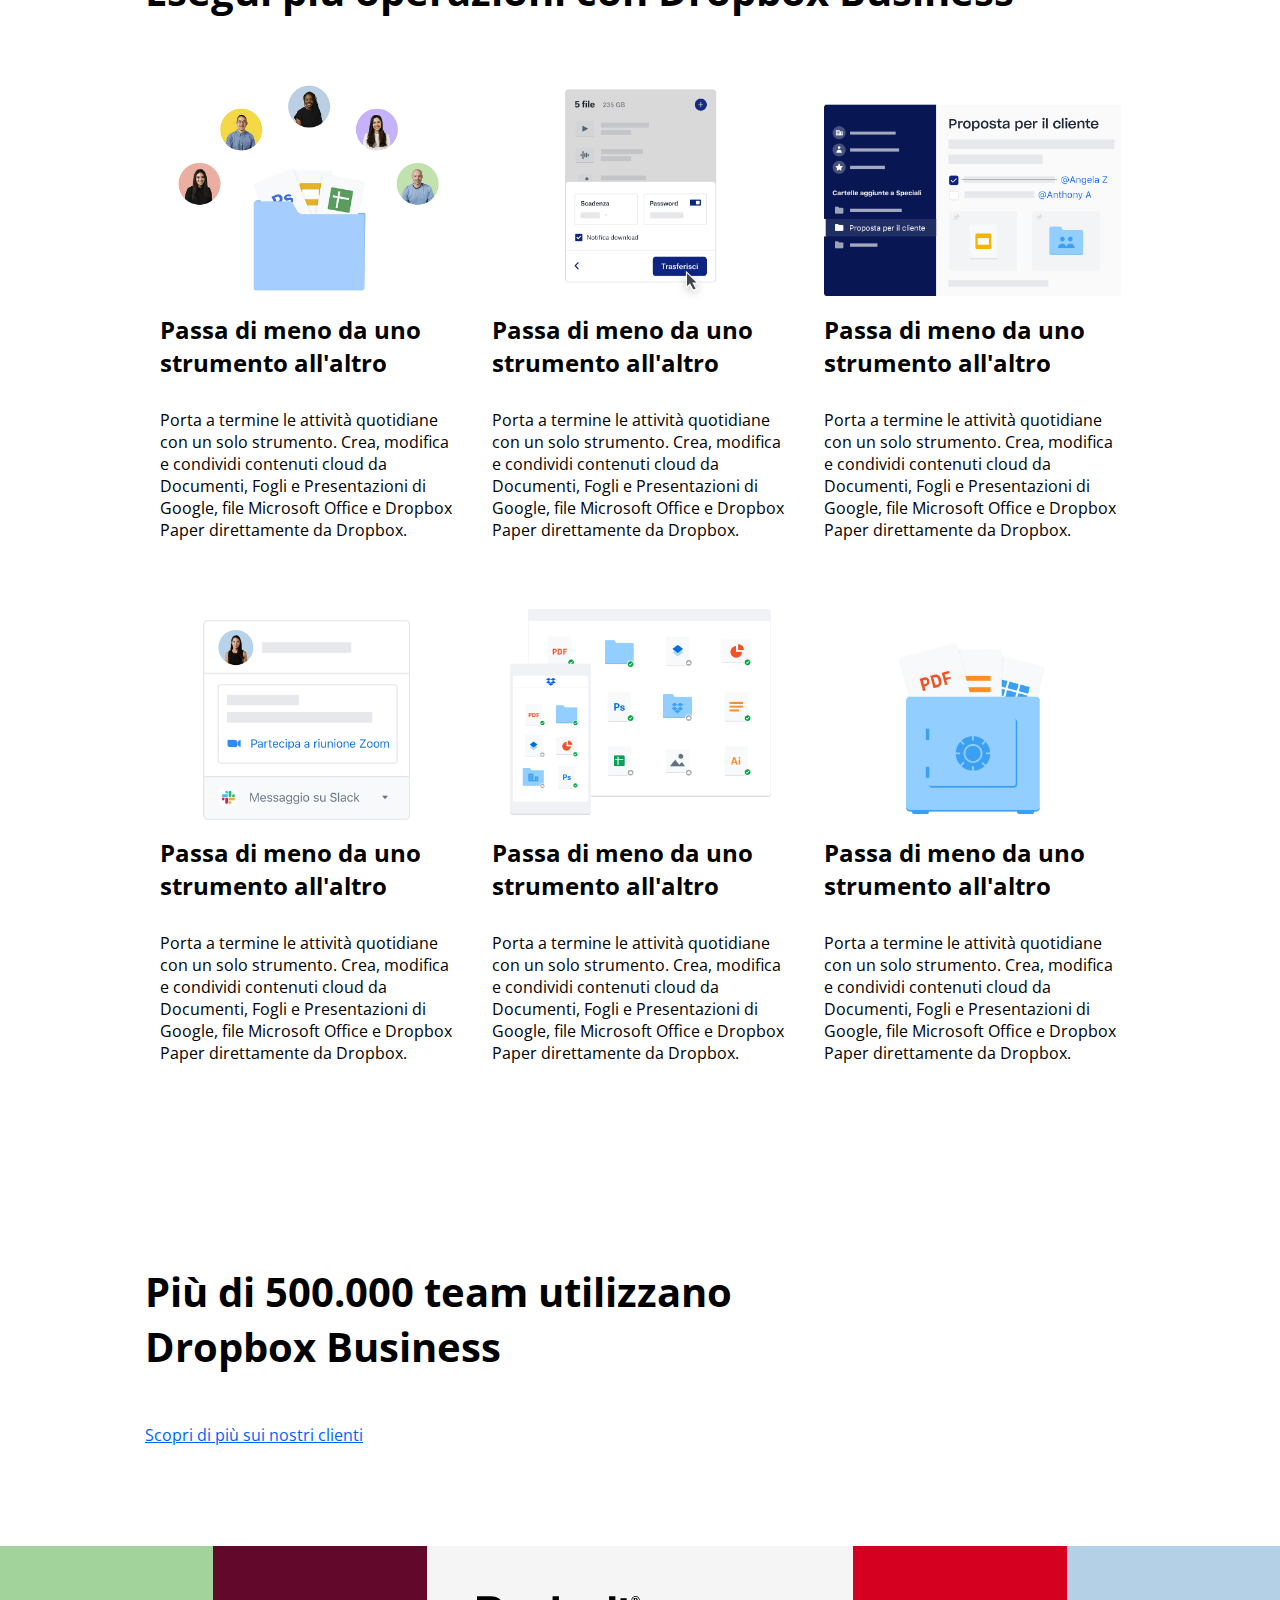
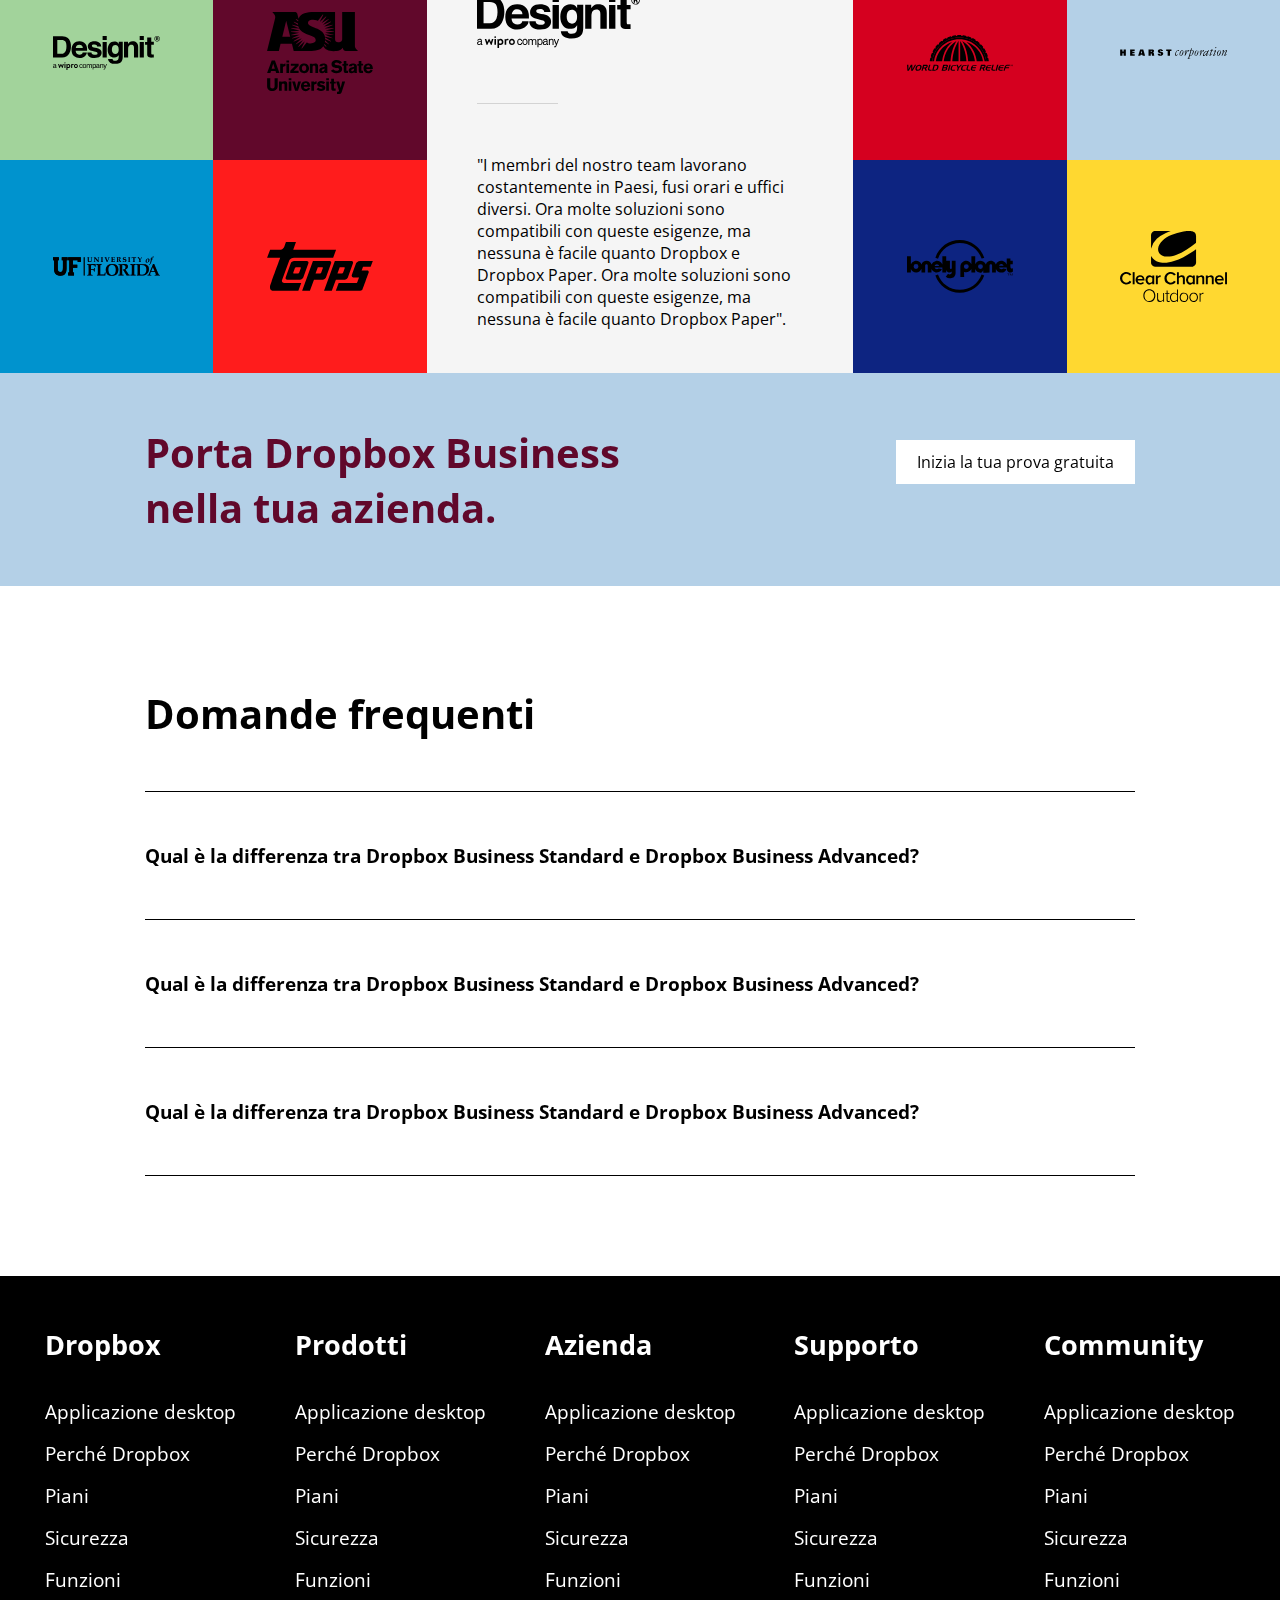
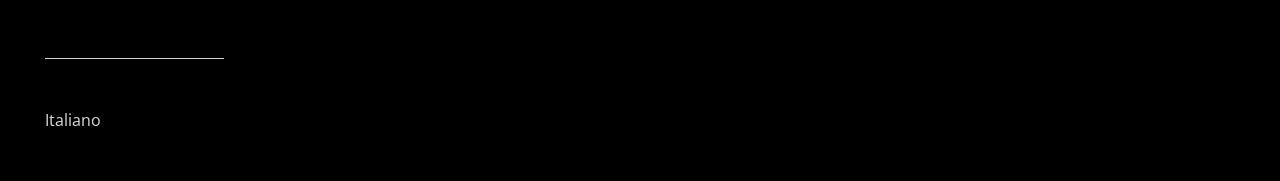
==== commit 888e8c75: "added faq section" ====
--- a/index.html
+++ b/index.html
@@ -245,6 +245,7 @@
                             </div>
                         </div>
                         <a class="blue-button" href="#">
+                        
                             Contatta l'ufficio vendite
                         </a>
                     </div>
@@ -390,8 +391,43 @@
             </div>
         </section>
 
-        <section class="container debug section-divider">
-            <h2>Domande frequenti</h2>
+        <!-- faq  -->
+        <section class=" faq container debug section-divider">
+            <h2 class="divider-50">Domande frequenti</h2>
+            <div class="faq-box">
+                <div class="faq-question d-flex just-space-between wrap">
+                    <div>
+                        <h3>Qual è la differenza tra Dropbox Business Standard e Dropbox Business Advanced?</h3>
+                    </div>
+                    <i class="fa-solid fa-chevron-up"></i>
+                    <i class="fa-solid fa-chevron-down"></i>
+                    <p>
+                        Lorem ipsum dolor sit amet consectetur adipisicing elit. Debitis esse illo saepe distinctio, doloremque, mollitia praesentium error accusamus deserunt quaerat, quia voluptatum sint. Enim asperiores in, vel dolorem consequatur eligendi.
+                    </p>
+                </div>
+                <div class="faq-question d-flex just-space-between wrap">
+                    <div>
+                        <h3>Qual è la differenza tra Dropbox Business Standard e Dropbox Business Advanced?</h3>
+                    </div>
+                    <i class="fa-solid fa-chevron-up"></i>
+                    <i class="fa-solid fa-chevron-down"></i>
+                    <p>
+                        Lorem ipsum dolor sit amet consectetur adipisicing elit. Debitis esse illo saepe distinctio, doloremque, mollitia praesentium error accusamus deserunt quaerat, quia voluptatum sint. Enim asperiores in, vel dolorem consequatur eligendi.
+                    </p>
+                </div>
+                <div class="faq-question d-flex just-space-between wrap">
+                    <div>
+                        <h3>Qual è la differenza tra Dropbox Business Standard e Dropbox Business Advanced?</h3>
+                    </div>
+                    <i class="fa-solid fa-chevron-up"></i>
+                    <i class="fa-solid fa-chevron-down"></i>
+                    <p>
+                        Lorem ipsum dolor sit amet consectetur adipisicing elit. Debitis esse illo saepe distinctio, doloremque, mollitia praesentium error accusamus deserunt quaerat, quia voluptatum sint. Enim asperiores in, vel dolorem consequatur eligendi.
+                    </p>
+                </div>
+            </div>
+            
+
         </section>
 
     </main>
@@ -399,51 +435,55 @@
     <!-- footer  -->
     <footer>
         <div class="hero-container">
-            <div class="footer-sections d-flex just-space-between">
+            <div class="footer-sections d-flex just-space-between divider-50">
                 <ul>
-                    <li><h4>Dropbox</h4></li>
-                    <li><a href="#">Dropbox</a></li>
-                    <li><a href="#">Dropbox</a></li>
-                    <li><a href="#">Dropbox</a></li>
-                    <li><a href="#">Dropbox</a></li>
-                    <li><a href="#">Dropbox</a></li>
+                    <li><h4 class="divider-20">Dropbox</h4></li>
+                    <li><a href="#">Applicazione desktop</a></li>
+                    <li><a href="#">Perché Dropbox</a></li>
+                    <li><a href="#">Piani</a></li>
+                    <li><a href="#">Sicurezza</a></li>
+                    <li><a href="#">Funzioni</a></li>
                 </ul>
                 <ul>
-                    <li><h4>Dropbox</h4></li>
-                    <li><a href="#">Dropbox</a></li>
-                    <li><a href="#">Dropbox</a></li>
-                    <li><a href="#">Dropbox</a></li>
-                    <li><a href="#">Dropbox</a></li>
-                    <li><a href="#">Dropbox</a></li>
+                    <li><h4 class="divider-20">Prodotti</h4></li>
+                    <li><a href="#">Applicazione desktop</a></li>
+                    <li><a href="#">Perché Dropbox</a></li>
+                    <li><a href="#">Piani</a></li>
+                    <li><a href="#">Sicurezza</a></li>
+                    <li><a href="#">Funzioni</a></li>
                 </ul>
                 <ul>
-                    <li><h4>Dropbox</h4></li>
-                    <li><a href="#">Dropbox</a></li>
-                    <li><a href="#">Dropbox</a></li>
-                    <li><a href="#">Dropbox</a></li>
-                    <li><a href="#">Dropbox</a></li>
-                    <li><a href="#">Dropbox</a></li>
+                    <li><h4 class="divider-20">Azienda</h4></li>
+                    <li><a href="#">Applicazione desktop</a></li>
+                    <li><a href="#">Perché Dropbox</a></li>
+                    <li><a href="#">Piani</a></li>
+                    <li><a href="#">Sicurezza</a></li>
+                    <li><a href="#">Funzioni</a></li>
                 </ul>
                 <ul>
-                    <li><h4>Dropbox</h4></li>
-                    <li><a href="#">Dropbox</a></li>
-                    <li><a href="#">Dropbox</a></li>
-                    <li><a href="#">Dropbox</a></li>
-                    <li><a href="#">Dropbox</a></li>
-                    <li><a href="#">Dropbox</a></li>
+                    <li><h4 class="divider-20">Supporto</h4></li>
+                    <li><a href="#">Applicazione desktop</a></li>
+                    <li><a href="#">Perché Dropbox</a></li>
+                    <li><a href="#">Piani</a></li>
+                    <li><a href="#">Sicurezza</a></li>
+                    <li><a href="#">Funzioni</a></li>
                 </ul>
                 <ul>
-                    <li><h4>Dropbox</h4></li>
-                    <li><a href="#">Dropbox</a></li>
-                    <li><a href="#">Dropbox</a></li>
-                    <li><a href="#">Dropbox</a></li>
-                    <li><a href="#">Dropbox</a></li>
-                    <li><a href="#">Dropbox</a></li>
-                </ul>
+                    <li><h4 class="divider-20">Community</h4></li>
+                    <li><a href="#">Applicazione desktop</a></li>
+                    <li><a href="#">Perché Dropbox</a></li>
+                    <li><a href="#">Piani</a></li>
+                    <li><a href="#">Sicurezza</a></li>
+                    <li><a href="#">Funzioni</a></li>
+                </ul>
+            </div>
+            <div class="hr-xsmall divider-50"></div>
+            <div class="chose-language">
+                <i class="fa-solid fa-earth-americas"></i>
+                <span>Italiano</span>
+                <i class="fa-solid fa-chevron-up"></i>
             </div>
         </div>
-
-
     </footer>
     
 </body>
--- a/css/style.css
+++ b/css/style.css
@@ -81,6 +81,11 @@
     border-bottom: 1px solid lightgray;
 }
 
+.hr-xsmall {
+    width:15%;
+    border-bottom: 1px solid lightgray;
+}
+
 /* divisori  */
 .divider-50 {
     margin-bottom:50px;
@@ -175,7 +180,9 @@
     background-color: var(--color-box-large);
 }
 
-
+nav .blue-button {
+    margin-left: 20px;
+}
 
 /* hero  */
 #hero {
@@ -304,6 +311,7 @@
 .card {
     width: 30%;
 }
+
 .card img {
     width: 100%;
 }
@@ -369,6 +377,7 @@
 }
 
 
+
 /* call to action  */
 .call-to-action {
     background-color: var(--color-box-6);
@@ -397,20 +406,60 @@
     color: var(--color-bg-main);
 }
 
+/* faq */
+.faq-question {
+    padding: 50px 0;
+    border-bottom: 1px solid var(--color-text);
+}
+
+.faq-box .faq-question:first-child {
+    border-top: 1px solid var(--color-text);
+}
+
+.faq h3 {
+    font-size: 1.2em;
+}
+.faq-question p {
+    margin-top: 20px;
+}
+
+.faq-box p, .faq-box .fa-chevron-down {
+    display: none;
+}
+
+.faq-question:hover {
+    background-color: var(--color-box-large);
+}
+
+.faq-question:hover .fa-chevron-up {
+    display: none;
+}
+
+.faq-question:hover p, .faq-question:hover .fa-chevron-down {
+    display: block;
+}
+
+
 /* footer  */
 footer {
     background-color: var(--color-bg-footer);
     color: var(--color-bg-main);
-
-}
-.footer-sections {
-    padding: 60px 0;
-}
+    padding: 50px 0;
+
+}
+
 .footer-sections h4 {
-    padding-bottom: 20px;
     font-size: 1.4em;
 }
 .footer-sections li {
     font-size: 1.2em;
     padding-bottom: 15px;
 }
+footer a:hover {
+    text-decoration: underline;
+}
+
+.chose-language {
+    color: lightgray;
+
+}
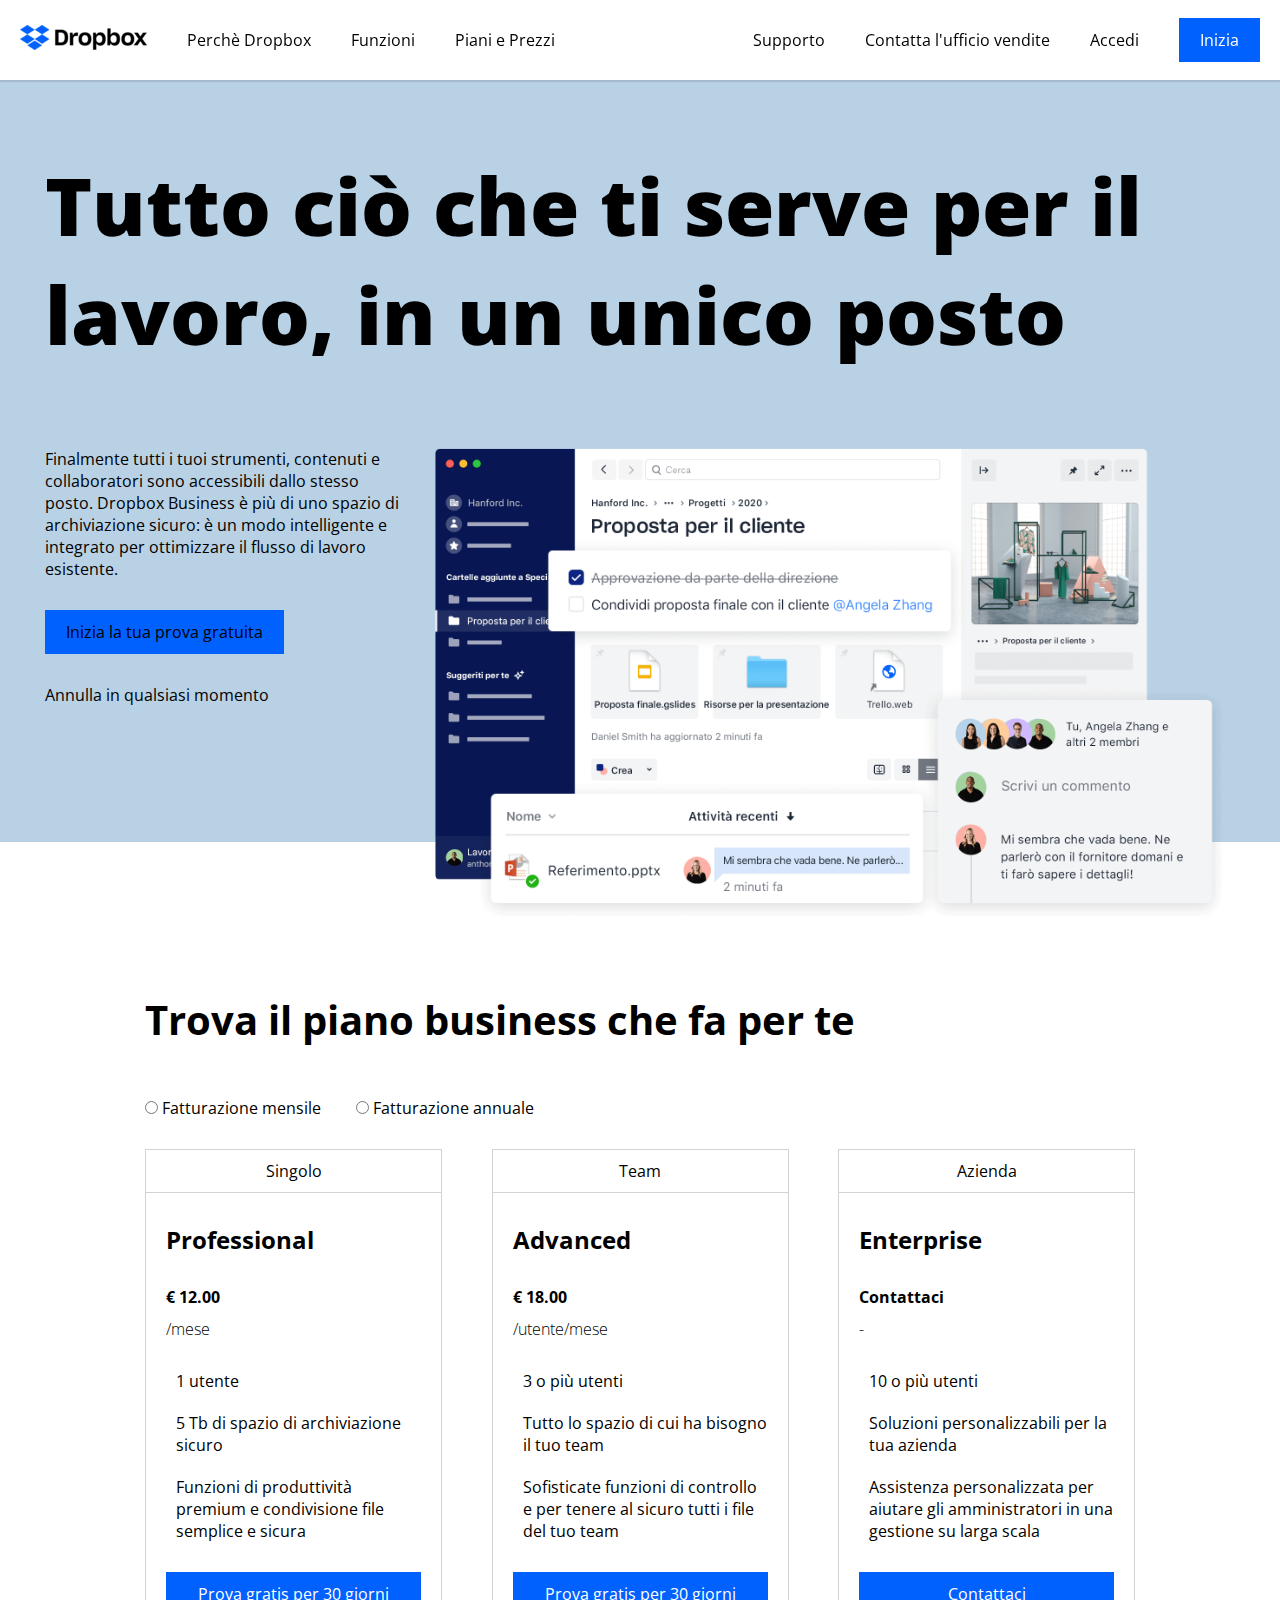
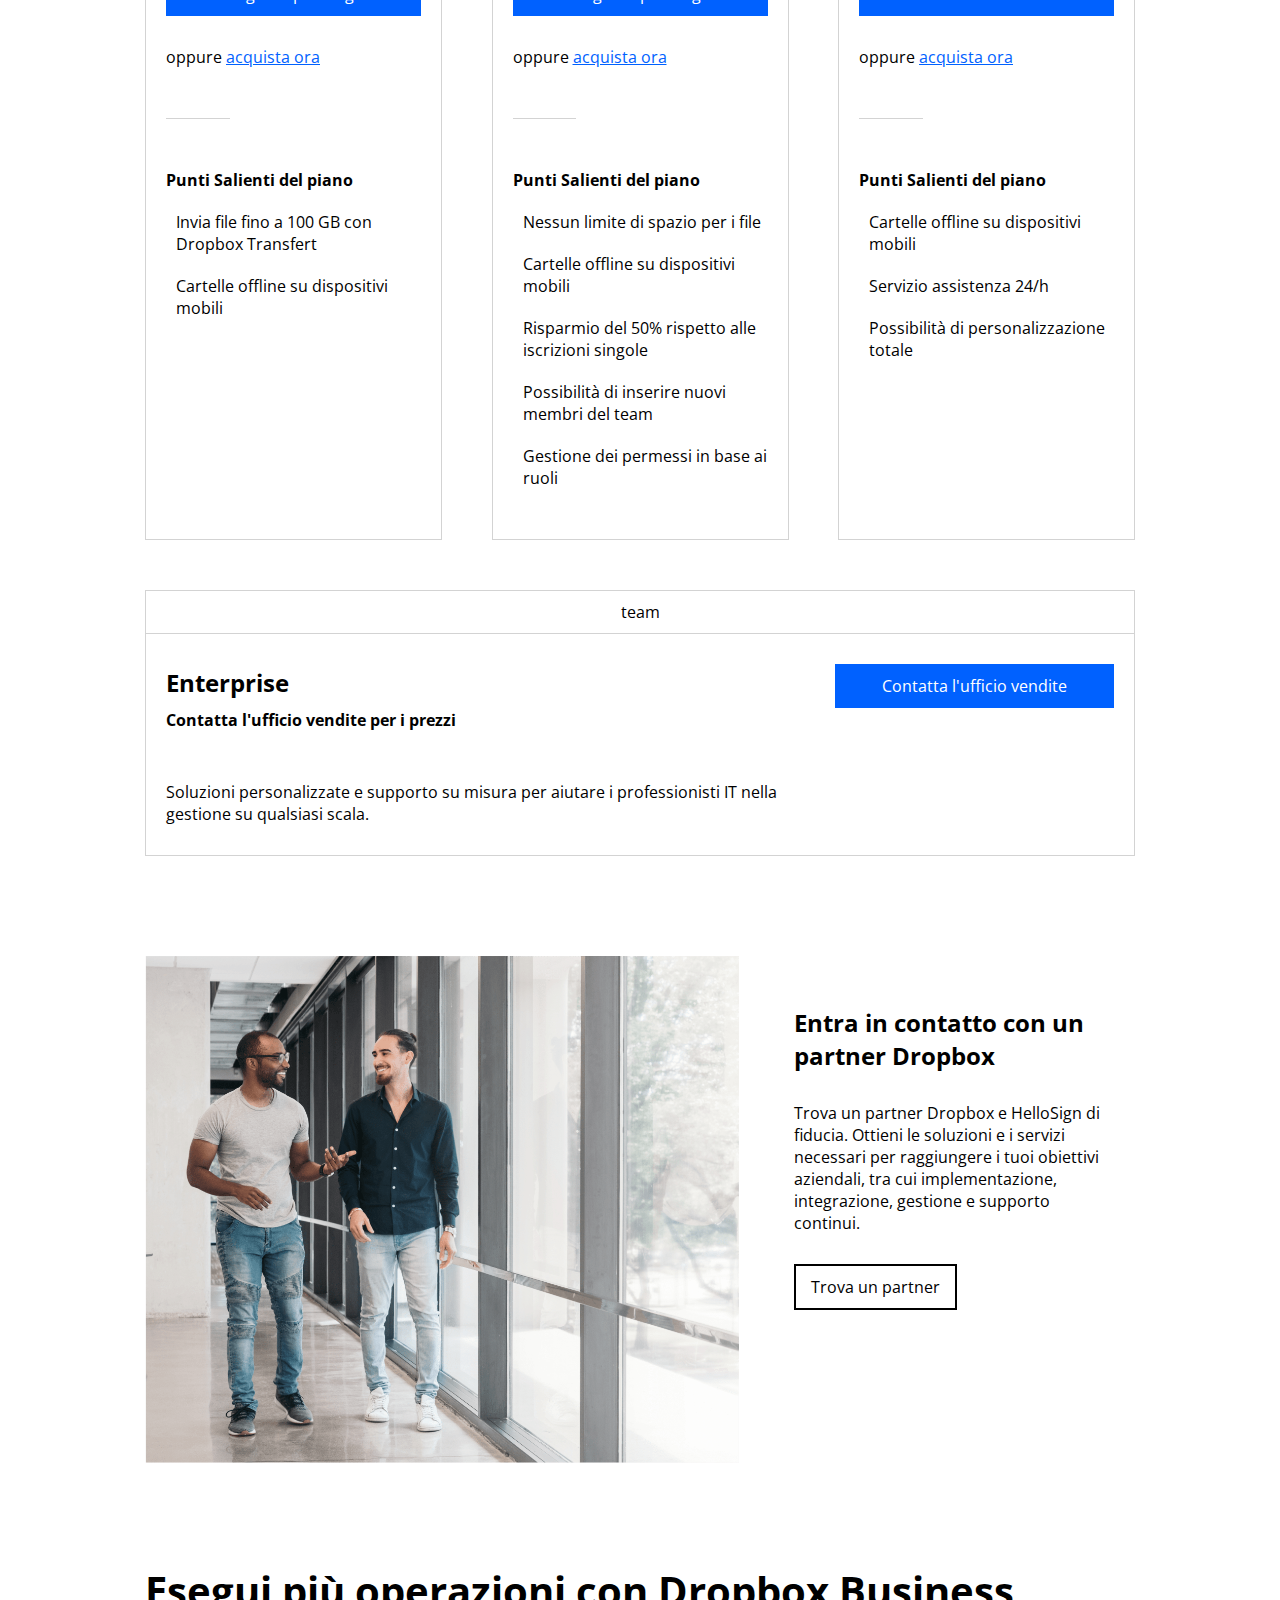
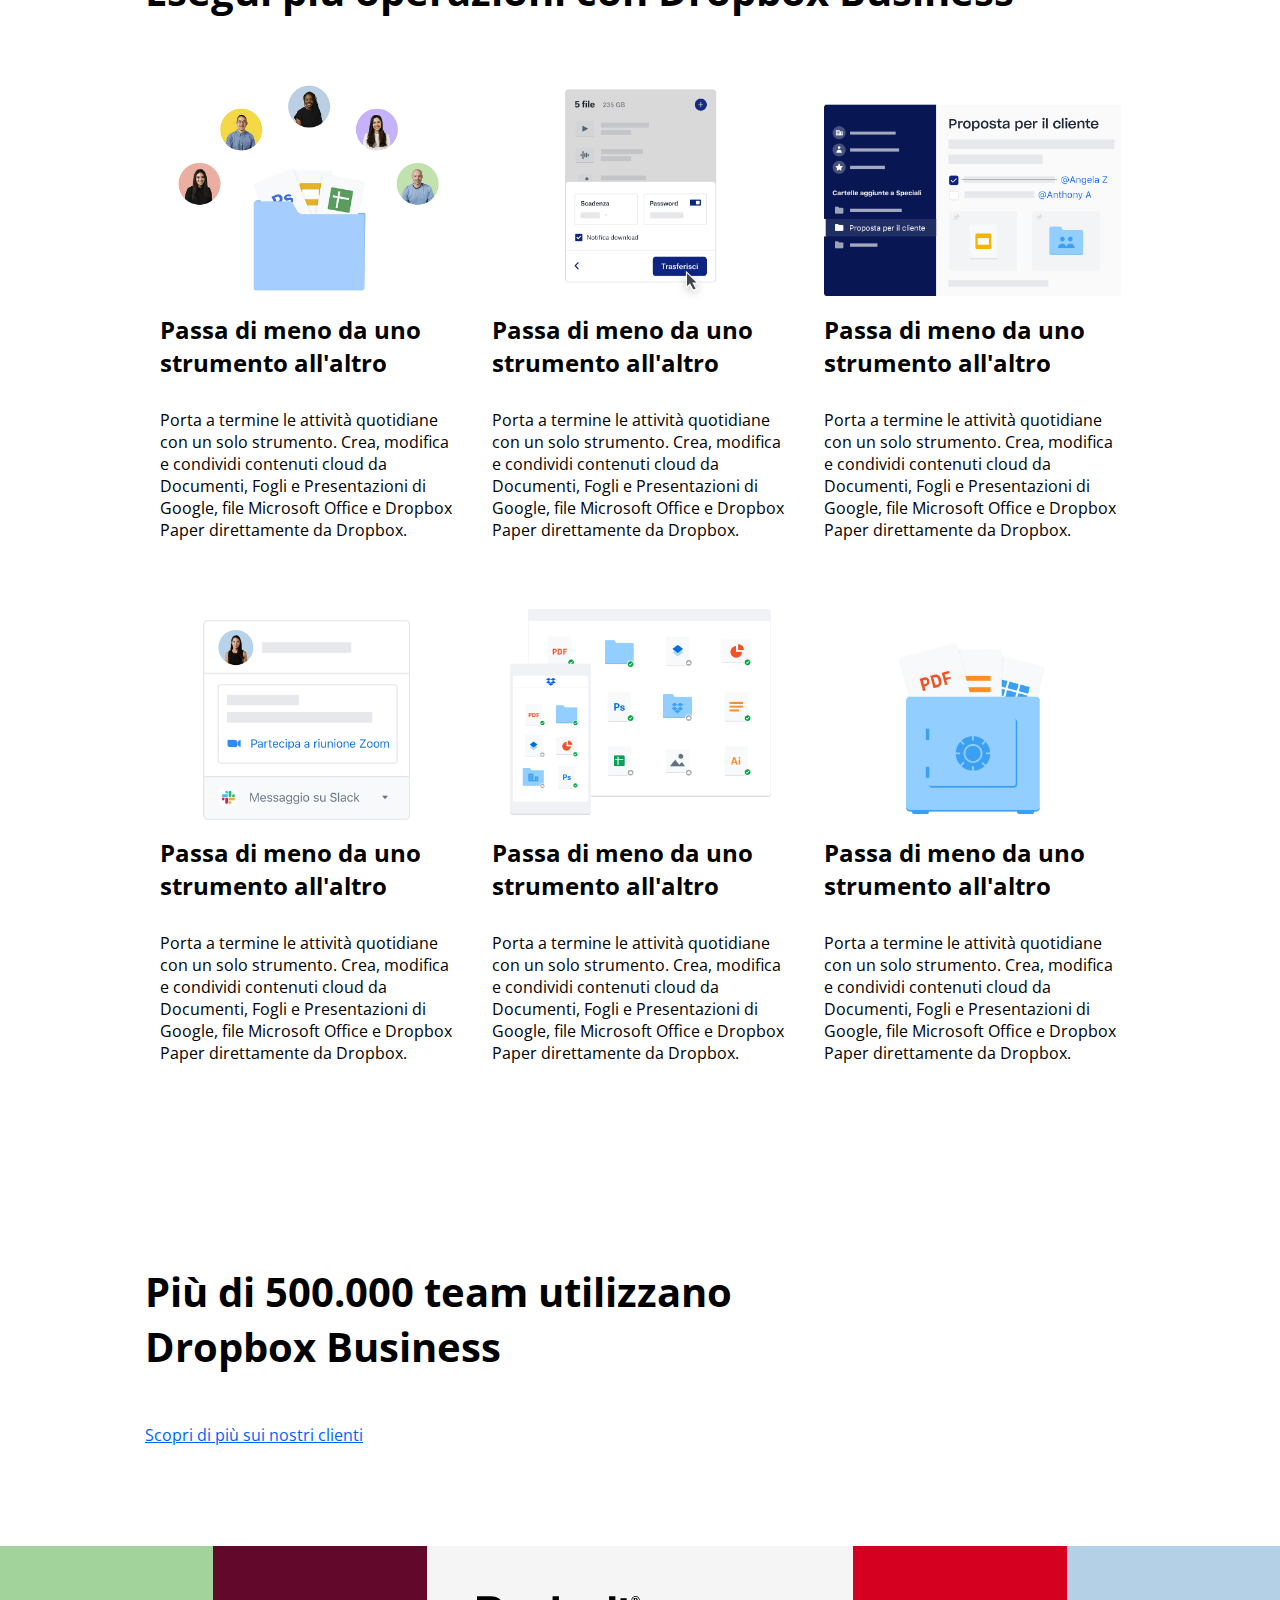
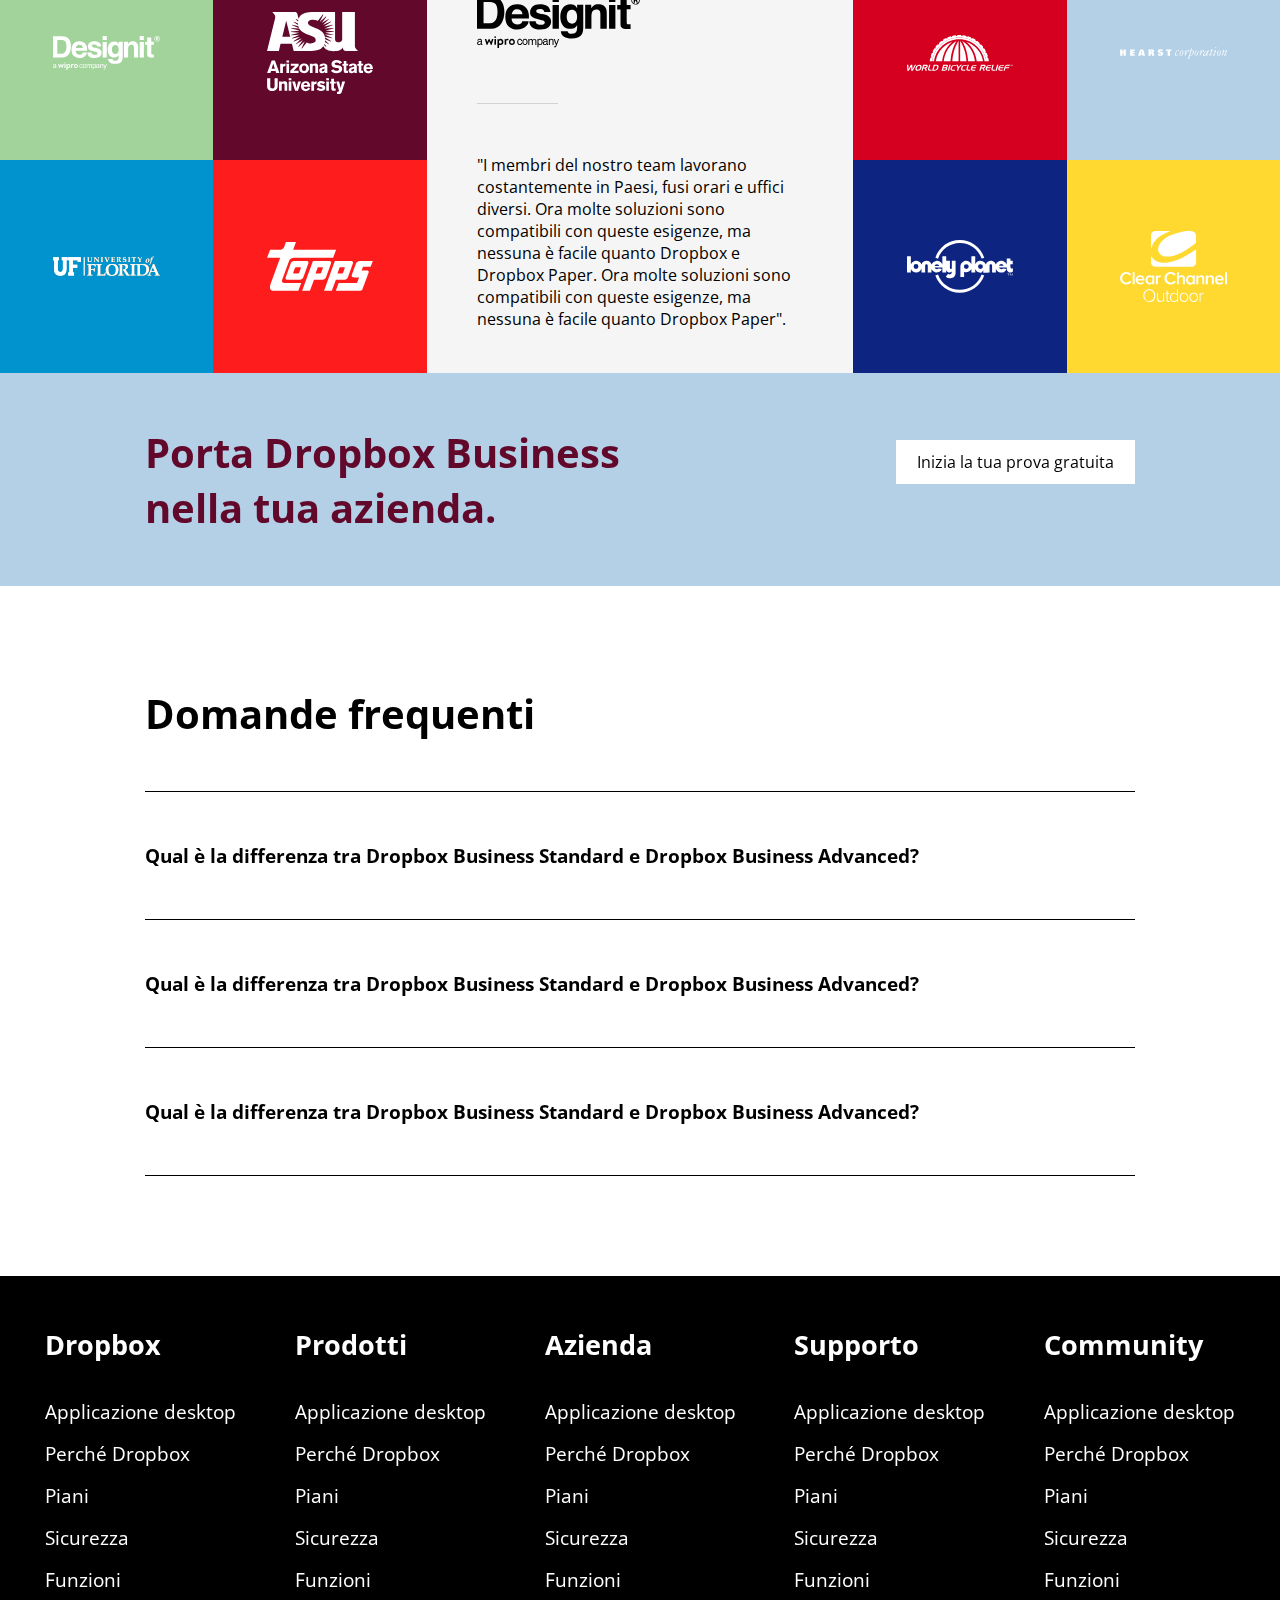
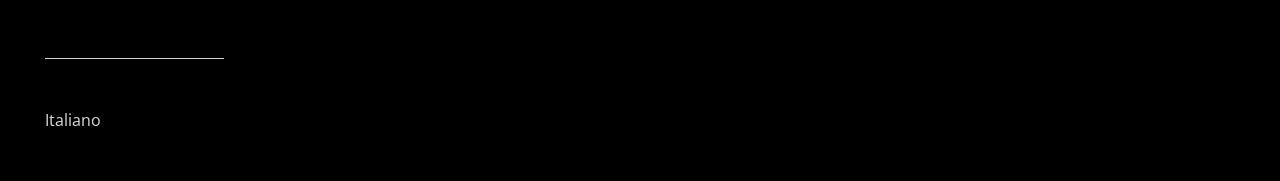
==== commit 4f289180: "added nav submenu" ====
--- a/index.html
+++ b/index.html
@@ -17,17 +17,83 @@
                 <a href="index.html">
                     <img src="img/loghi/logo-small.png" alt="Dropbox Logo">
                 </a>
-                <ul class="d-flex">
-                    <li><a href="">Perchè Dropbox</a></li>
-                    <li><a href="">Funzioni</a></li>
-                    <li><a href="">Piani e Prezzi</a></li>
+                <ul class="nav-main-menu d-flex">
+                    <li>
+                        <div class="nav-menu-title">Perchè Dropbox</div>
+                        <div class="submenu">
+                            <h5>Panoramica</h5>
+                            <ul>
+                                <li><a href="#">Ispirati</a></li>
+                                <li><a href="#">Cosa dicono i clienti</a></li>
+                                <li><a href="#">Integrazioni di app</a></li>
+                                <li><a href="#">Risorse</a></li>
+                            </ul>
+                        </div>
+                    </li>
+                    <li>
+                        <div class="nav-menu-title">Funzioni</div>
+                        <div class="submenu">
+                            <h5>Ruoli</h5>
+                            <ul>
+                                <li><a href="#">Creativi</a></li>
+                                <li><a href="#">Clienti</a></li>
+                                <li><a href="#">Marketing</a></li>
+                                <li><a href="#">Risorse</a></li>
+                            </ul>
+                        </div>
+                    </li>
+                    <li>
+                        <div class="nav-menu-title">Piani e Prezzi</div>
+                        <div class="submenu">
+                            <h5>Panoramica</h5>
+                            <ul>
+                                <li><a href="#">Ispirati</a></li>
+                                <li><a href="#">Cosa dicono i clienti</a></li>
+                                <li><a href="#">Integrazioni di app</a></li>
+                                <li><a href="#">Risorse</a></li>
+                            </ul>
+                        </div>
+                    </li>
                 </ul>
             </div>
             <div class="nav-right d-flex just-flex-end align-center">
-                <ul class="d-flex">
-                    <li><a href="#">Supporto</a></li>
-                    <li><a href="#">Contatta l'ufficio vendite</a></li>
-                    <li><a href="#">Accedi</a></li>
+                <ul class="nav-main-menu d-flex">
+                    <li>
+                        <div class="nav-menu-title">Supporto</div>
+                        <div class="submenu">
+                            <h5>Ruoli</h5>
+                            <ul>
+                                <li><a href="#">Creativi</a></li>
+                                <li><a href="#">Clienti</a></li>
+                                <li><a href="#">Marketing</a></li>
+                                <li><a href="#">Risorse</a></li>
+                            </ul>
+                        </div>
+                    </li>
+                    <li>
+                        <div class="nav-menu-title">Contatta l'ufficio vendite</div>
+                        <div class="submenu">
+                            <h5>Panoramica</h5>
+                            <ul>
+                                <li><a href="#">Ispirati</a></li>
+                                <li><a href="#">Cosa dicono i clienti</a></li>
+                                <li><a href="#">Integrazioni di app</a></li>
+                                <li><a href="#">Risorse</a></li>
+                            </ul>
+                        </div>
+                    </li>
+                    <li>
+                        <div class="nav-menu-title">Accedi</div>
+                        <div class="submenu">
+                            <h5>Ruoli</h5>
+                            <ul>
+                                <li><a href="#">Creativi</a></li>
+                                <li><a href="#">Clienti</a></li>
+                                <li><a href="#">Marketing</a></li>
+                                <li><a href="#">Risorse</a></li>
+                            </ul>
+                        </div>
+                    </li>
                 </ul>
                 <a class="blue-button" href="#">Inizia</a>
             </div>
@@ -478,7 +544,7 @@
                 </ul>
             </div>
             <div class="hr-xsmall divider-50"></div>
-            <div class="chose-language">
+            <div class="choose-language">
                 <i class="fa-solid fa-earth-americas"></i>
                 <span>Italiano</span>
                 <i class="fa-solid fa-chevron-up"></i>
--- a/css/style.css
+++ b/css/style.css
@@ -170,19 +170,58 @@
     margin-right: 20px;
 }
 
-nav li a {
+.nav-main-menu > li {
+    position: relative;
+}
+
+.nav-menu-title {
     color: var(--color-text);
     line-height: 80px;
     padding: 0 20px;
 }
 
-nav li:hover {
+.nav-menu-title:hover {
     background-color: var(--color-box-large);
+    cursor: pointer;
 }
 
 nav .blue-button {
     margin-left: 20px;
 }
+
+/* navbar submenu */
+
+.submenu {
+    display: none;
+    position: absolute;
+    left: 0;
+    top: 80px;
+}
+
+.submenu h5 {
+    padding: 10px 20px;
+}
+
+.submenu li a{
+    font-size: 0.8em;
+    color: var(--color-text);
+    padding: 10px 20px;
+}
+
+.submenu li a:hover {
+    background-color:  #e4e4e4;
+    text-decoration: underline;
+}
+
+.nav-main-menu > li:hover .submenu{
+    display: block;
+    background-color: var(--color-box-large);
+    width: 100%;
+}
+
+
+
+
 
 /* hero  */
 #hero {
@@ -332,7 +371,7 @@
     height: 50%;
 }
 .brand-box img {
-    fill: var(--color-bg-main);
+    filter: invert(100%);
     width: 50%;
 }
 .brand-box:hover {
@@ -459,7 +498,8 @@
     text-decoration: underline;
 }
 
-.chose-language {
+.choose-language {
     color: lightgray;
-
-}
+    cursor: pointer;
+
+}
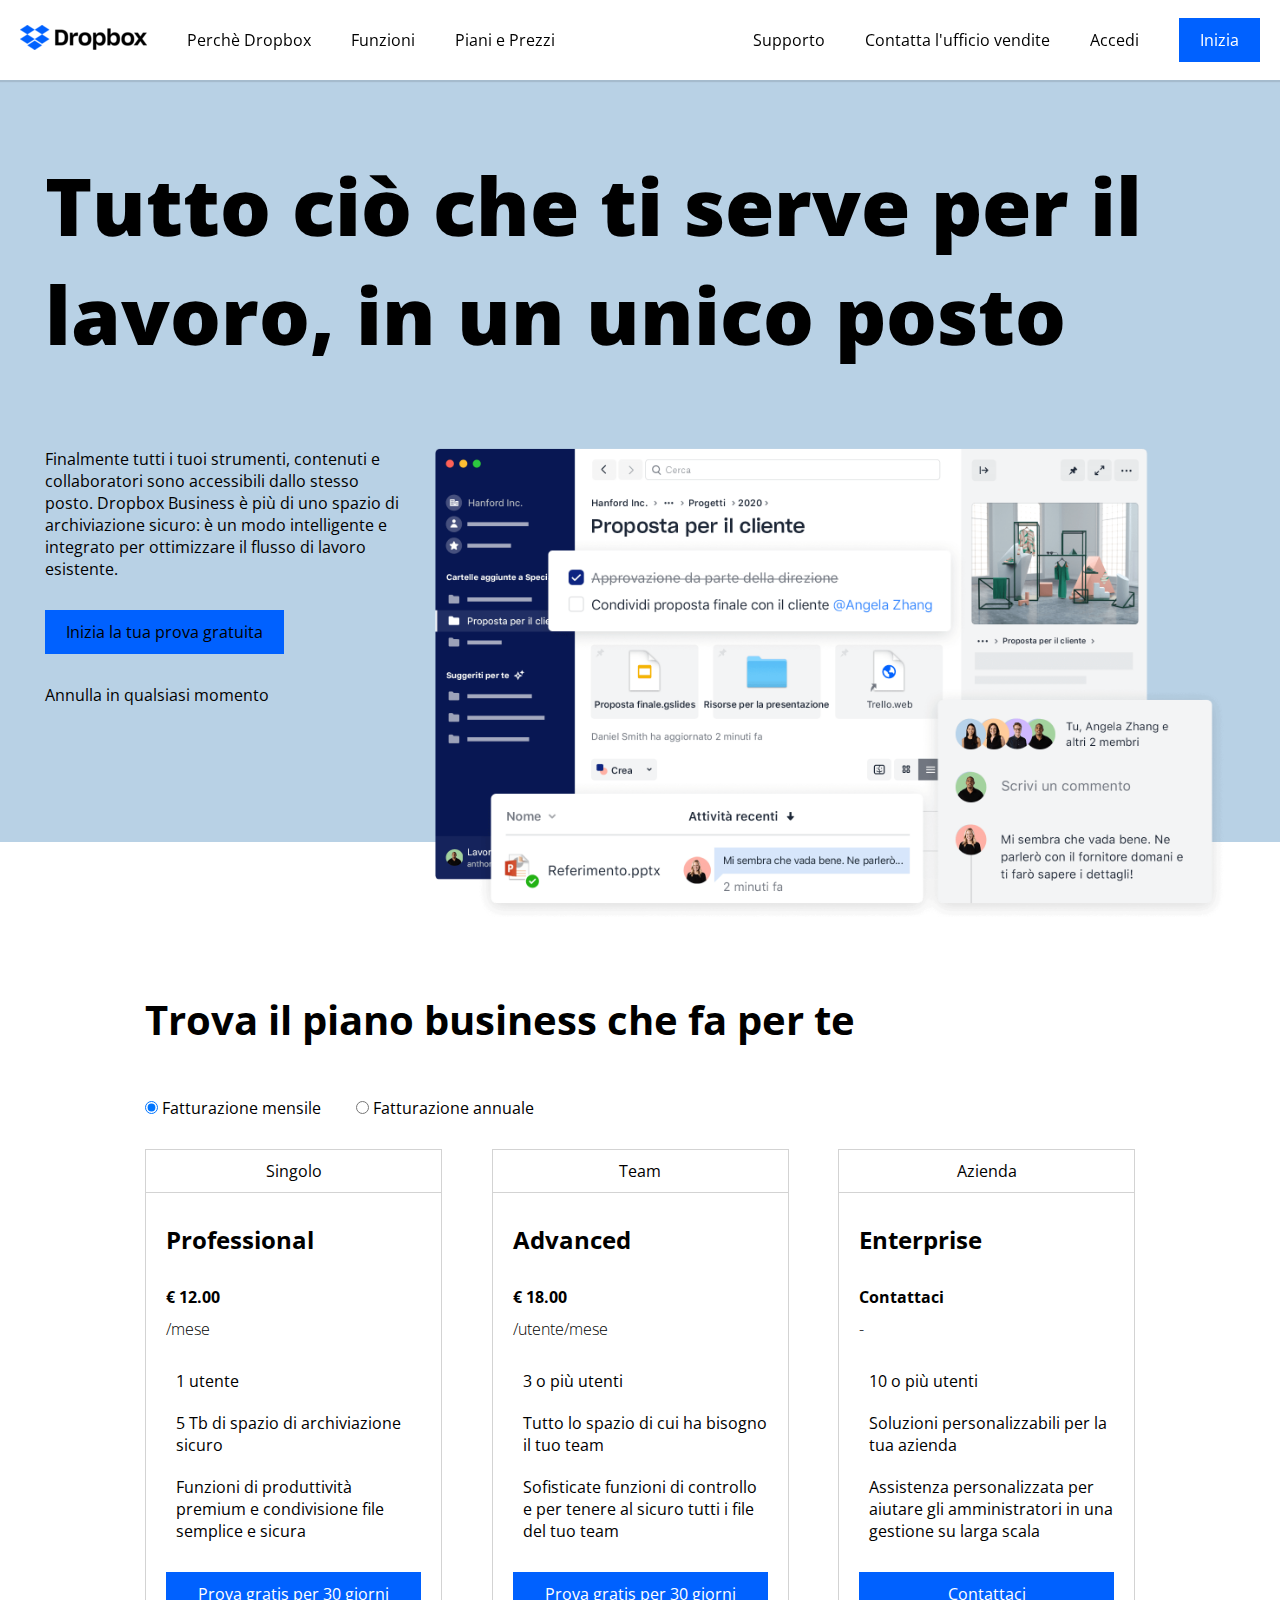
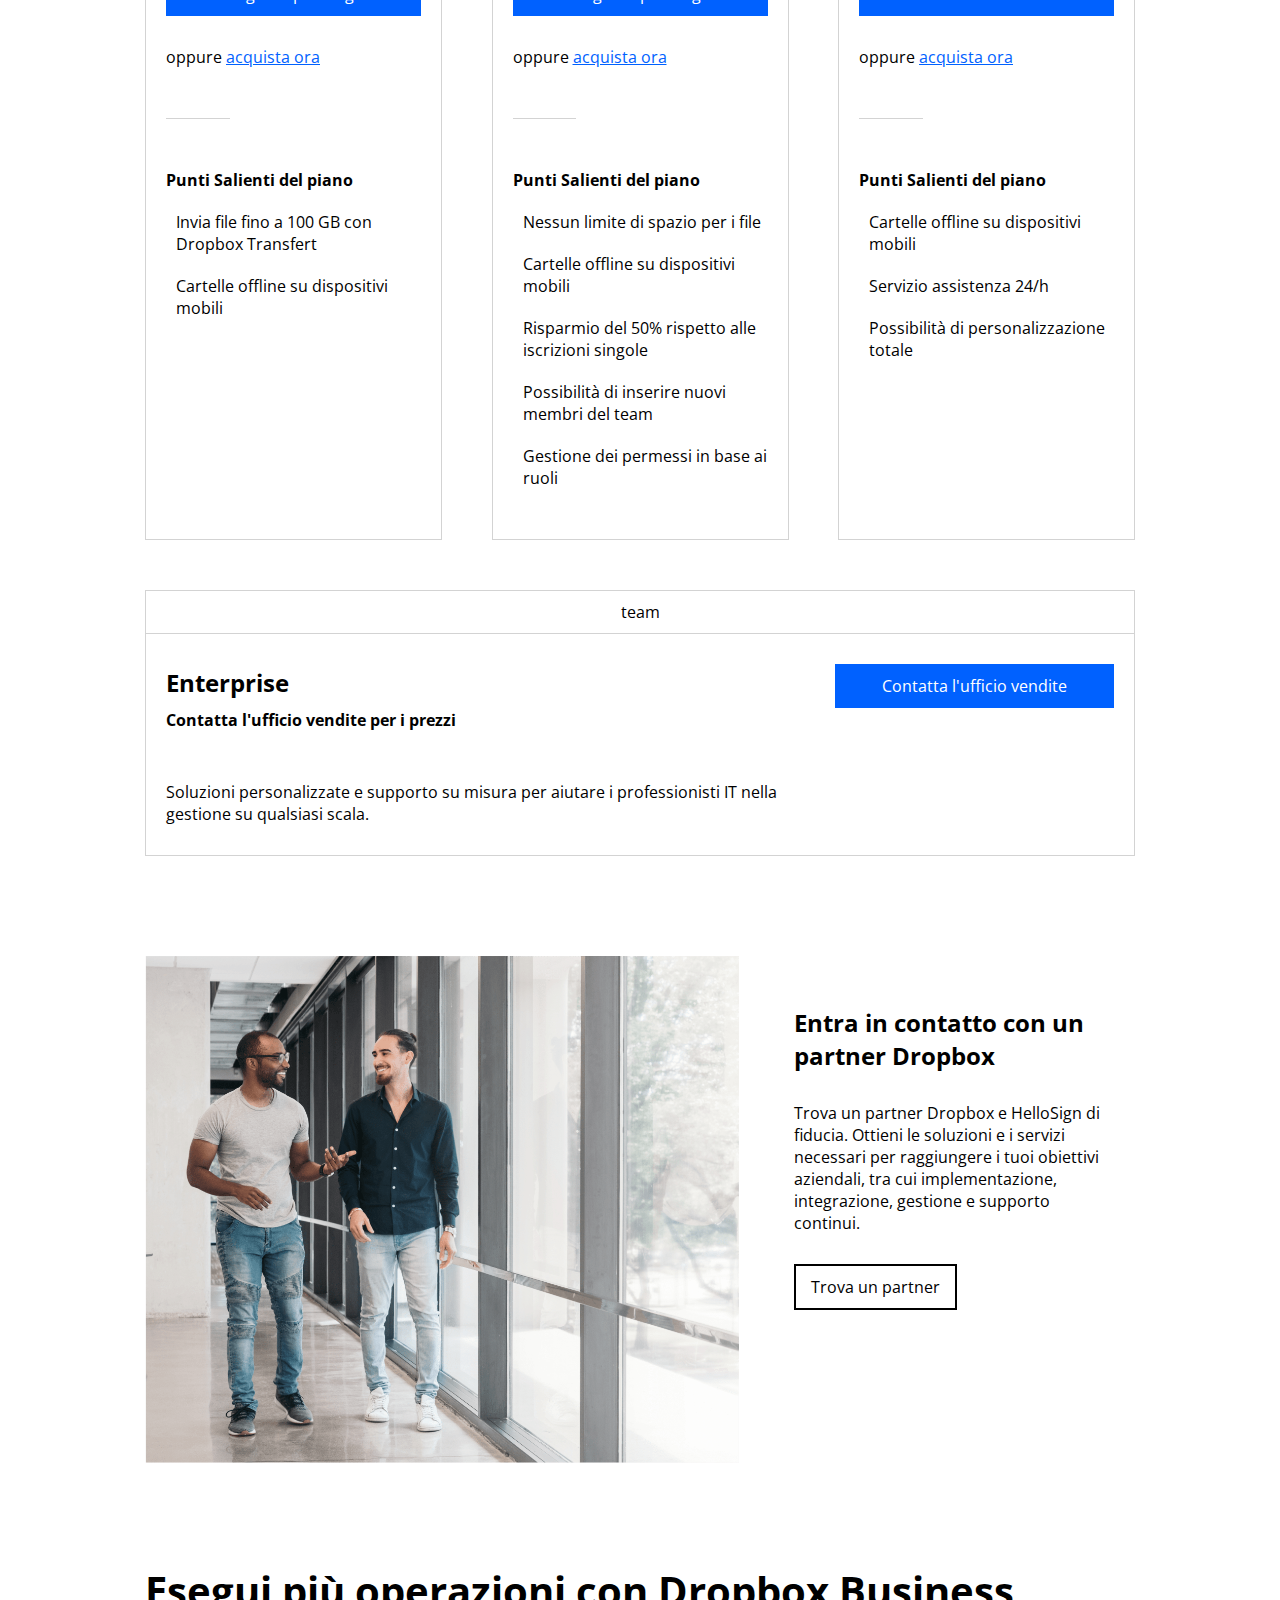
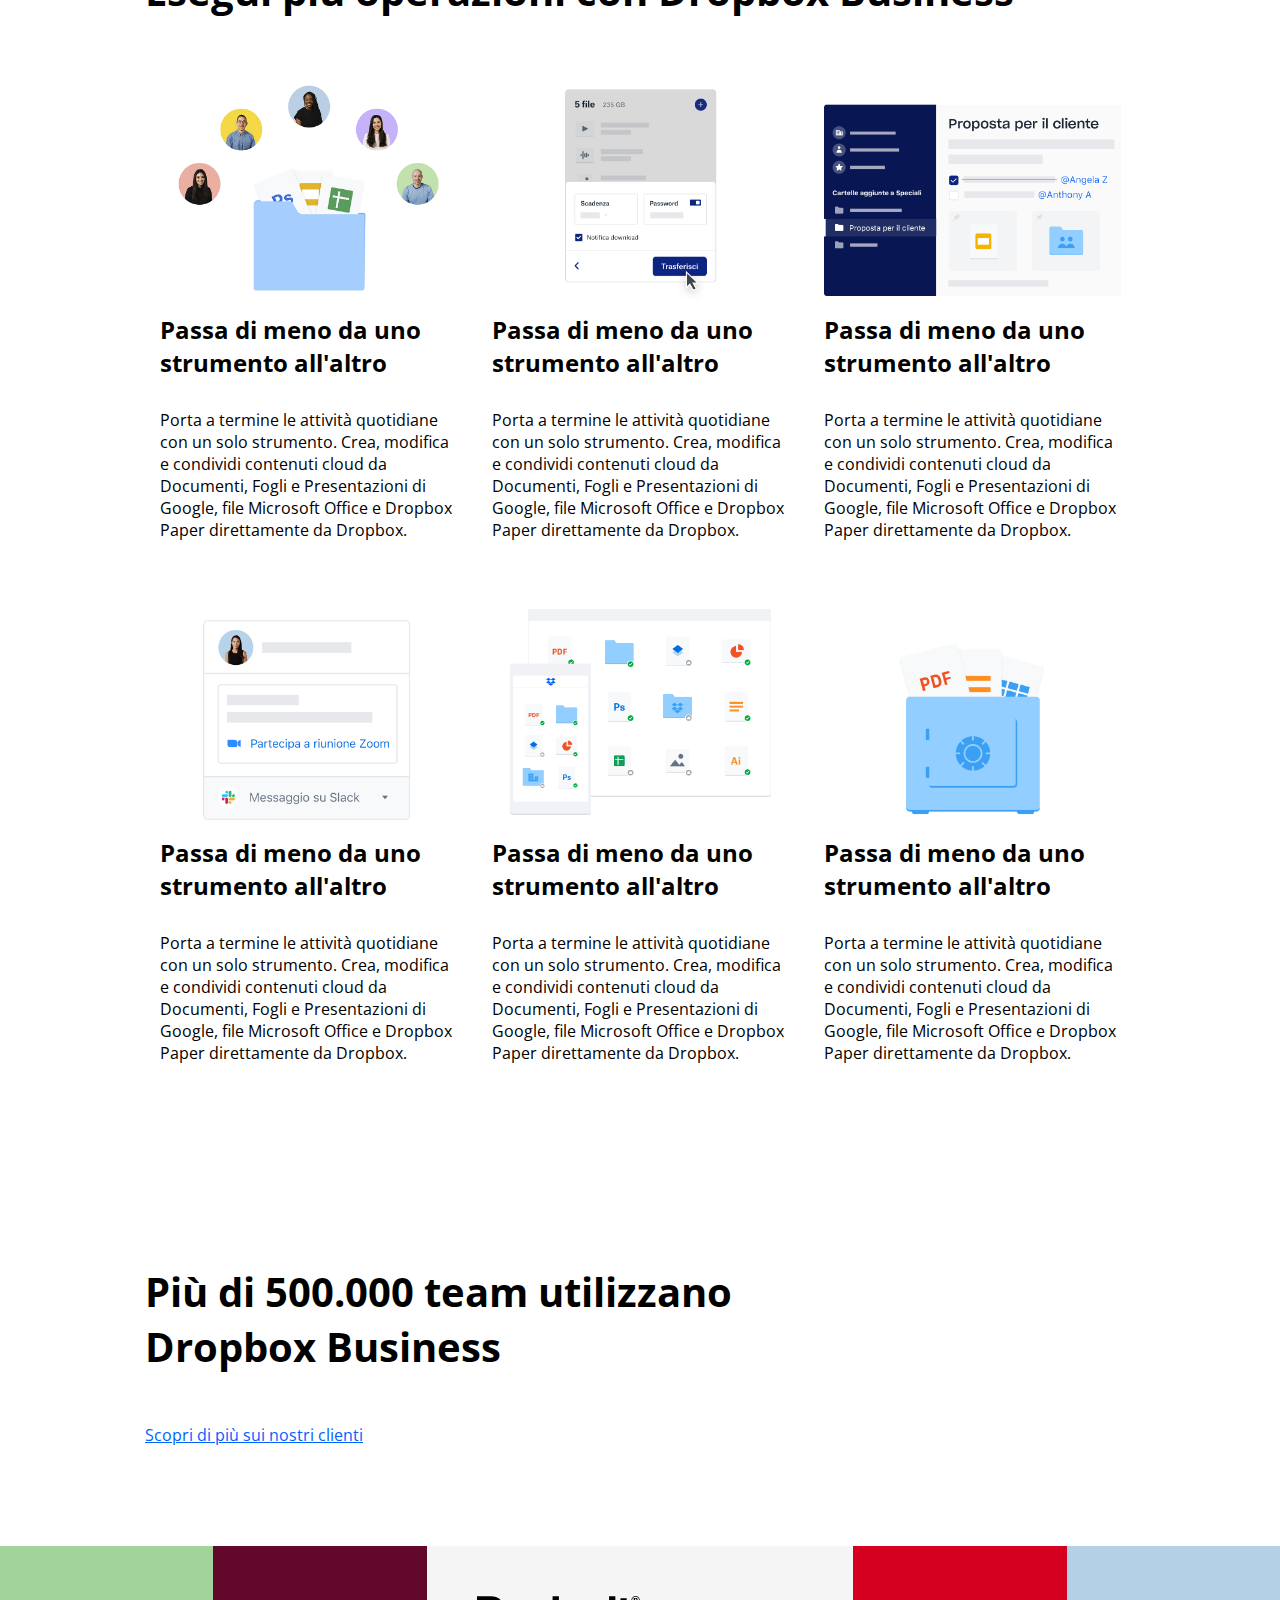
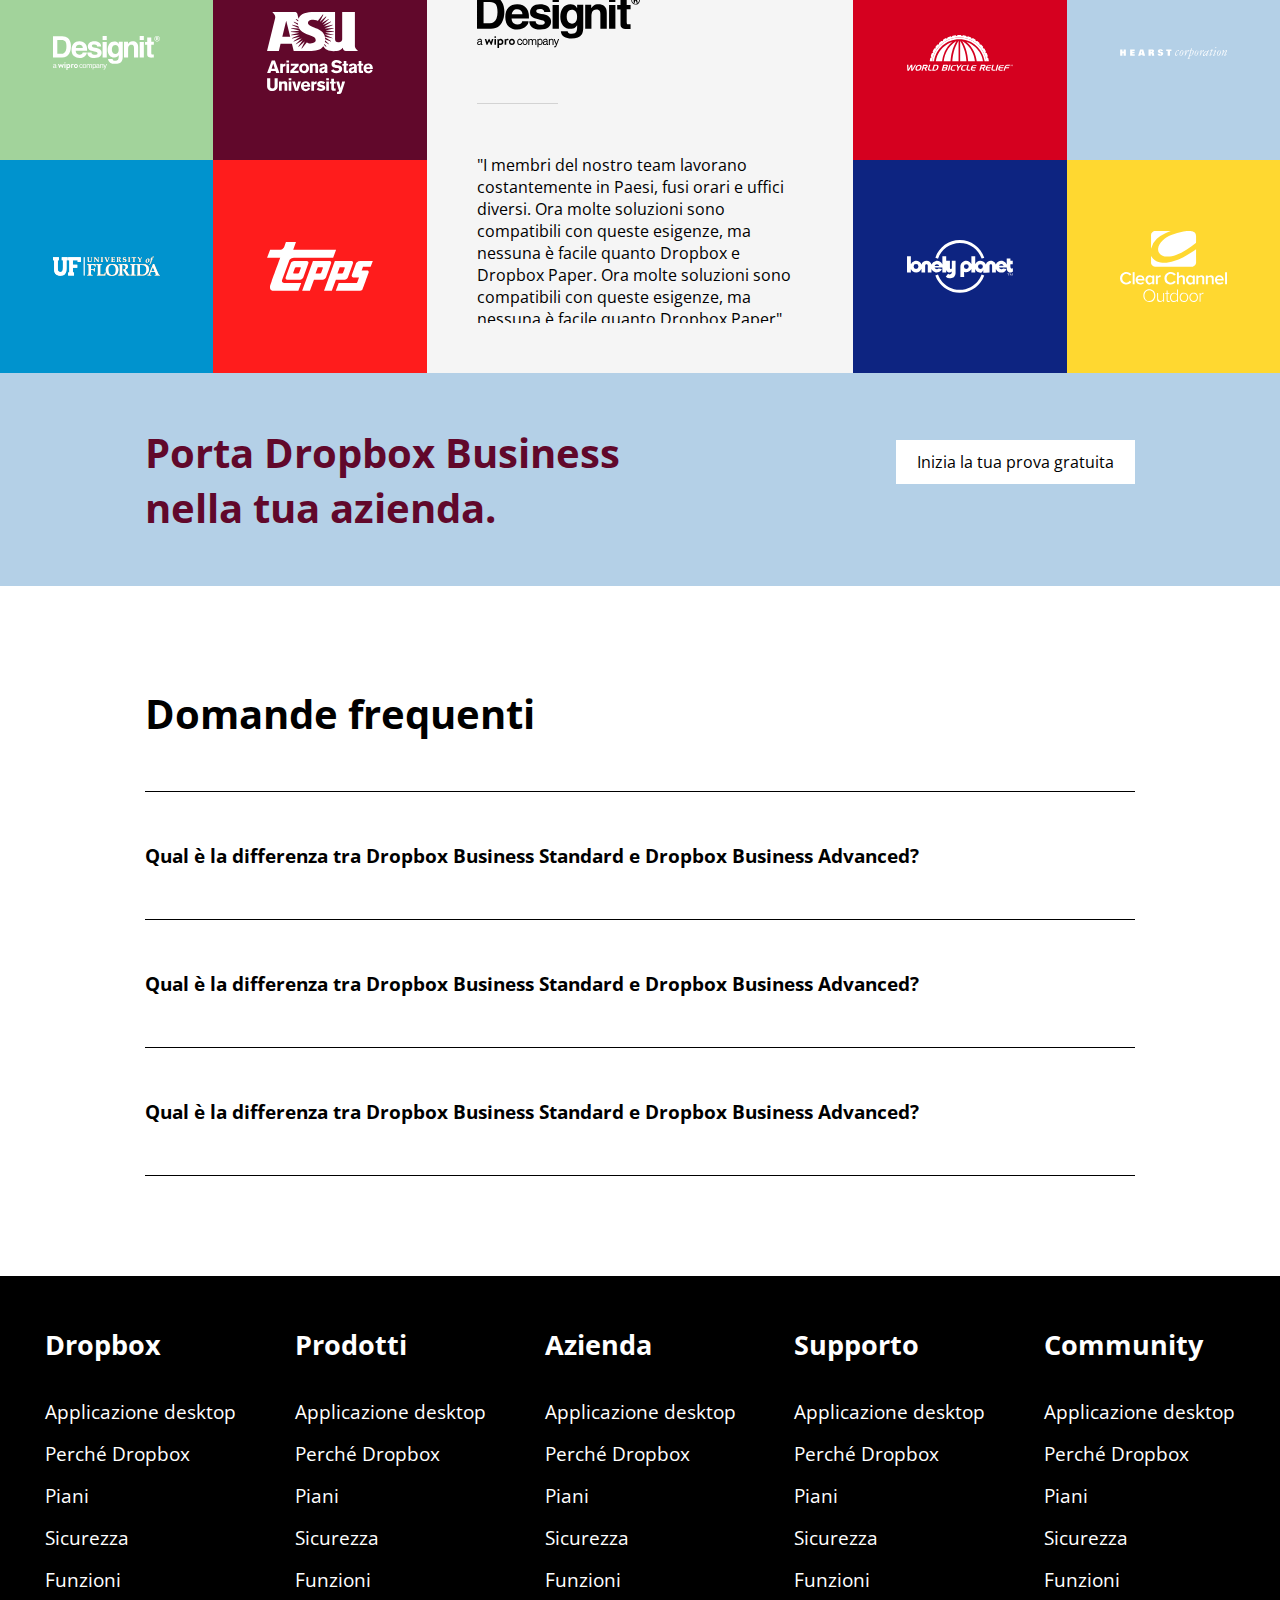
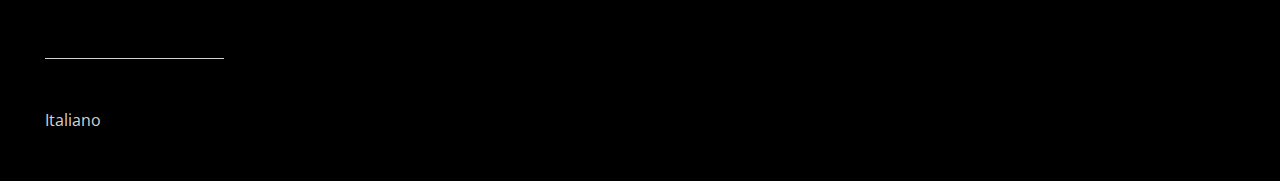
==== commit df5a32e5: "general fix" ====
--- a/index.html
+++ b/index.html
@@ -26,7 +26,7 @@
                                 <li><a href="#">Ispirati</a></li>
                                 <li><a href="#">Cosa dicono i clienti</a></li>
                                 <li><a href="#">Integrazioni di app</a></li>
-                                <li><a href="#">Risorse</a></li>
+                                <li><a href="resources/resources.html">Risorse</a></li>
                             </ul>
                         </div>
                     </li>
@@ -134,7 +134,7 @@
             <h2 class="divider-50">Trova il piano business che fa per te</h2>
             <div class="billing-choice d-flex just-flex-start divider-30 column-gap">
                 <div>
-                    <input type="radio" name="fatturazione" id="mensile">
+                    <input type="radio" name="fatturazione" id="mensile" checked>
                     <label for="mensile">Fatturazione mensile</label>
                 </div>
                 <div>
@@ -415,12 +415,17 @@
 
             <!-- sezione centrale  -->
             <div class="brand-wrapper" id="big-brand-wrapper">
-                <img class="divider-50" src="img/loghi/designit.svg" alt="Designit">
-                <div class="hr-small divider-50"></div>
-                <p class="quote divider-50">"I membri del nostro team lavorano costantemente in Paesi, fusi orari e uffici diversi. Ora molte soluzioni sono compatibili con queste esigenze, ma nessuna è facile quanto Dropbox e Dropbox Paper. Ora molte soluzioni sono compatibili con queste esigenze, ma nessuna è facile quanto Dropbox Paper".</p>
-                <div class="quote-author">Morten Thomsen, Global IT Lead</div>
-
-
+                <div class="brand-text-spacing">
+                    <img class="divider-50" src="img/loghi/designit.svg" alt="Designit">
+                    <div class="hr-small divider-50"></div>
+                    <p class="quote divider-50">
+                        "I membri del nostro team lavorano costantemente in Paesi, fusi orari e uffici diversi. Ora molte soluzioni sono compatibili con queste esigenze, ma nessuna è facile quanto Dropbox e Dropbox Paper. Ora molte soluzioni sono compatibili con queste esigenze, ma nessuna è facile quanto Dropbox Paper".
+                    </p>
+                    <div class="quote-author">
+                        Morten Thomsen, Global IT Lead
+                    </div>
+                </div>
+                    
             </div>
 
             <!-- sezione destra  -->
--- a/css/style.css
+++ b/css/style.css
@@ -113,6 +113,9 @@
 .just-space-between {
     justify-content: space-between;
 }
+.just-space-around {
+    justify-content: space-around;
+}
 .just-flex-start {
     justify-content: flex-start;
 }
@@ -366,6 +369,7 @@
     height:calc(100vw / 3);
     background-color: var(--color-box-large);
 }
+
 .brand-box {
     width: 50%;
     height: 50%;
@@ -409,10 +413,15 @@
 
 #big-brand-wrapper {
     padding: 50px;
-    overflow-y: auto;
-}
+}
+
 #big-brand-wrapper img {
     width: 50%;
+}
+
+.brand-text-spacing {
+    overflow-y: auto;
+    height: 100%;
 }
 
 
@@ -503,3 +512,120 @@
     cursor: pointer;
 
 }
+
+
+/* resources page */
+
+.res-container {
+    max-width:1400px;
+    margin: 0 auto;
+    padding: 0 5px;
+}
+
+/*resources hero */
+.res-hero-container {
+    margin-top: 80px;
+}
+.res-hero-half {
+    width: 50%;
+    text-align: center;
+    padding:70px;
+}
+
+#resources h1 {
+    font-size: 3em;
+    padding: 0;
+    color: var(--color-bg-main);
+}
+
+.res-hero-half.main-title{
+    background-color: var(--color-bg-footer);
+}
+
+.res-hero-half.main-p{
+    background-color: var(--color-bg-hero);
+}
+
+/* choose resources section  */
+
+.choose-resources {
+    background-color: var(--color-box-large);
+}
+
+.choose-resources h2 {
+    font-weight: 2.5em;
+}
+
+.browse-resources {
+    width:50%;
+    padding: 50px 0;
+}
+.browse-resources select {
+    text-decoration: none;
+}
+
+/* resources main  */
+#resources main {
+    padding-top: 30px;
+    background-color: var(--color-bg-main);
+}
+
+/* explore resources section  */
+
+.res-card-container {
+    background-color: var(--color-box-large);
+    padding: 50px;
+}
+
+.res-card {
+    width: 22%;
+}
+
+.res-card-picture img{
+    width:100%;
+    height:200px;
+    object-fit: cover;
+}
+.res-card a {
+    color: var(--color-text); 
+}
+.res-card a:hover {
+    text-decoration: underline;
+}
+.load-more a {
+    color: var(--color-text);
+    background-color: var(--color-box-large);
+    padding: 15px 20px;
+    border: 1px solid var(--color-text);
+}
+
+.load-more {
+    background-color: var(--color-box-large);
+    padding-bottom: 50px;
+}
+.load-more a:hover {
+    color: var(--color-bg-main);
+    background-color: var(--color-button);
+    padding: 15px 20px;
+    border: 1px solid var(--color-button);
+}
+
+/* Resources call to cation  */
+.res-call-to-action {
+    background-color: var(--color-bg-hero);
+    text-align: center;
+    padding: 50px;
+}
+
+.res-call-to-action a{
+    color: var(--color-text);
+}
+.res-call-to-action a:hover{
+    text-decoration: underline;
+}
+.res-call-to-action h2{
+    font-size: 3.5em;
+}
+.res-call-to-action h2:hover i{
+    font-size: 0.8em;
+}
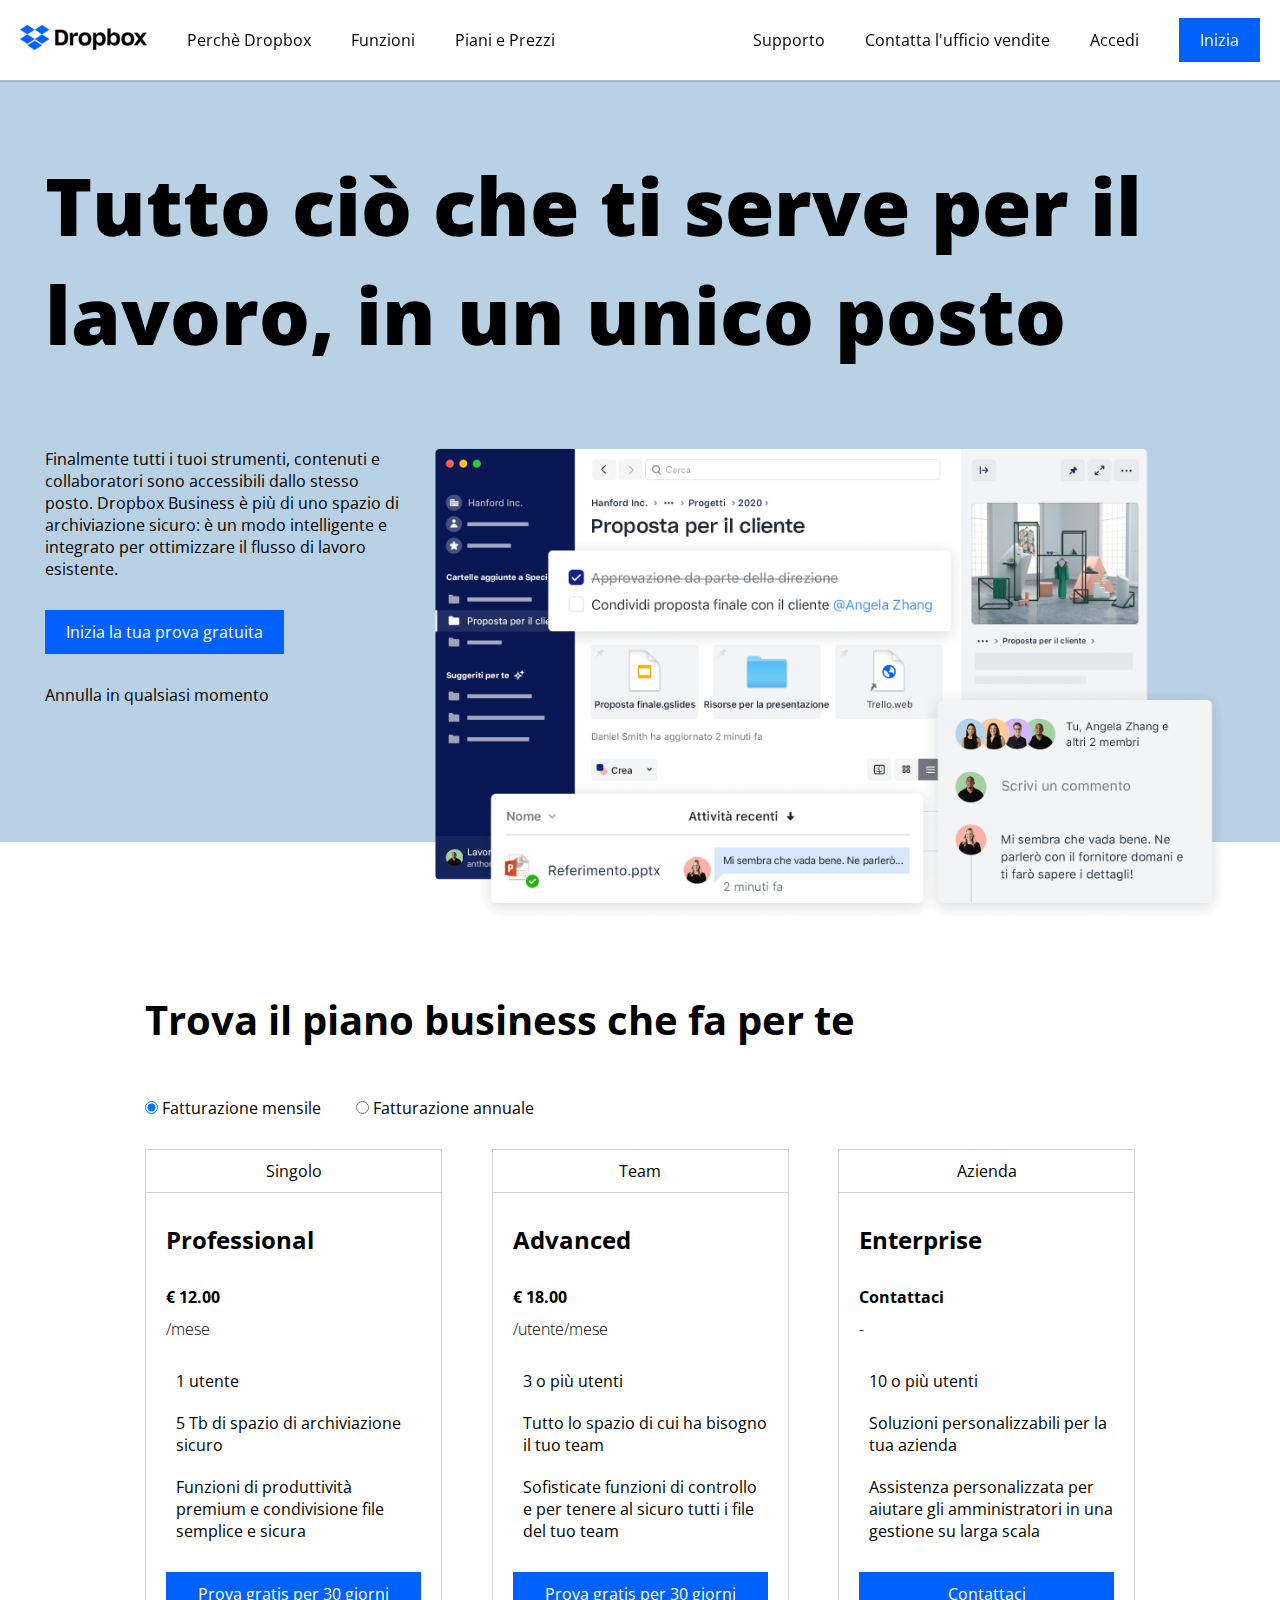
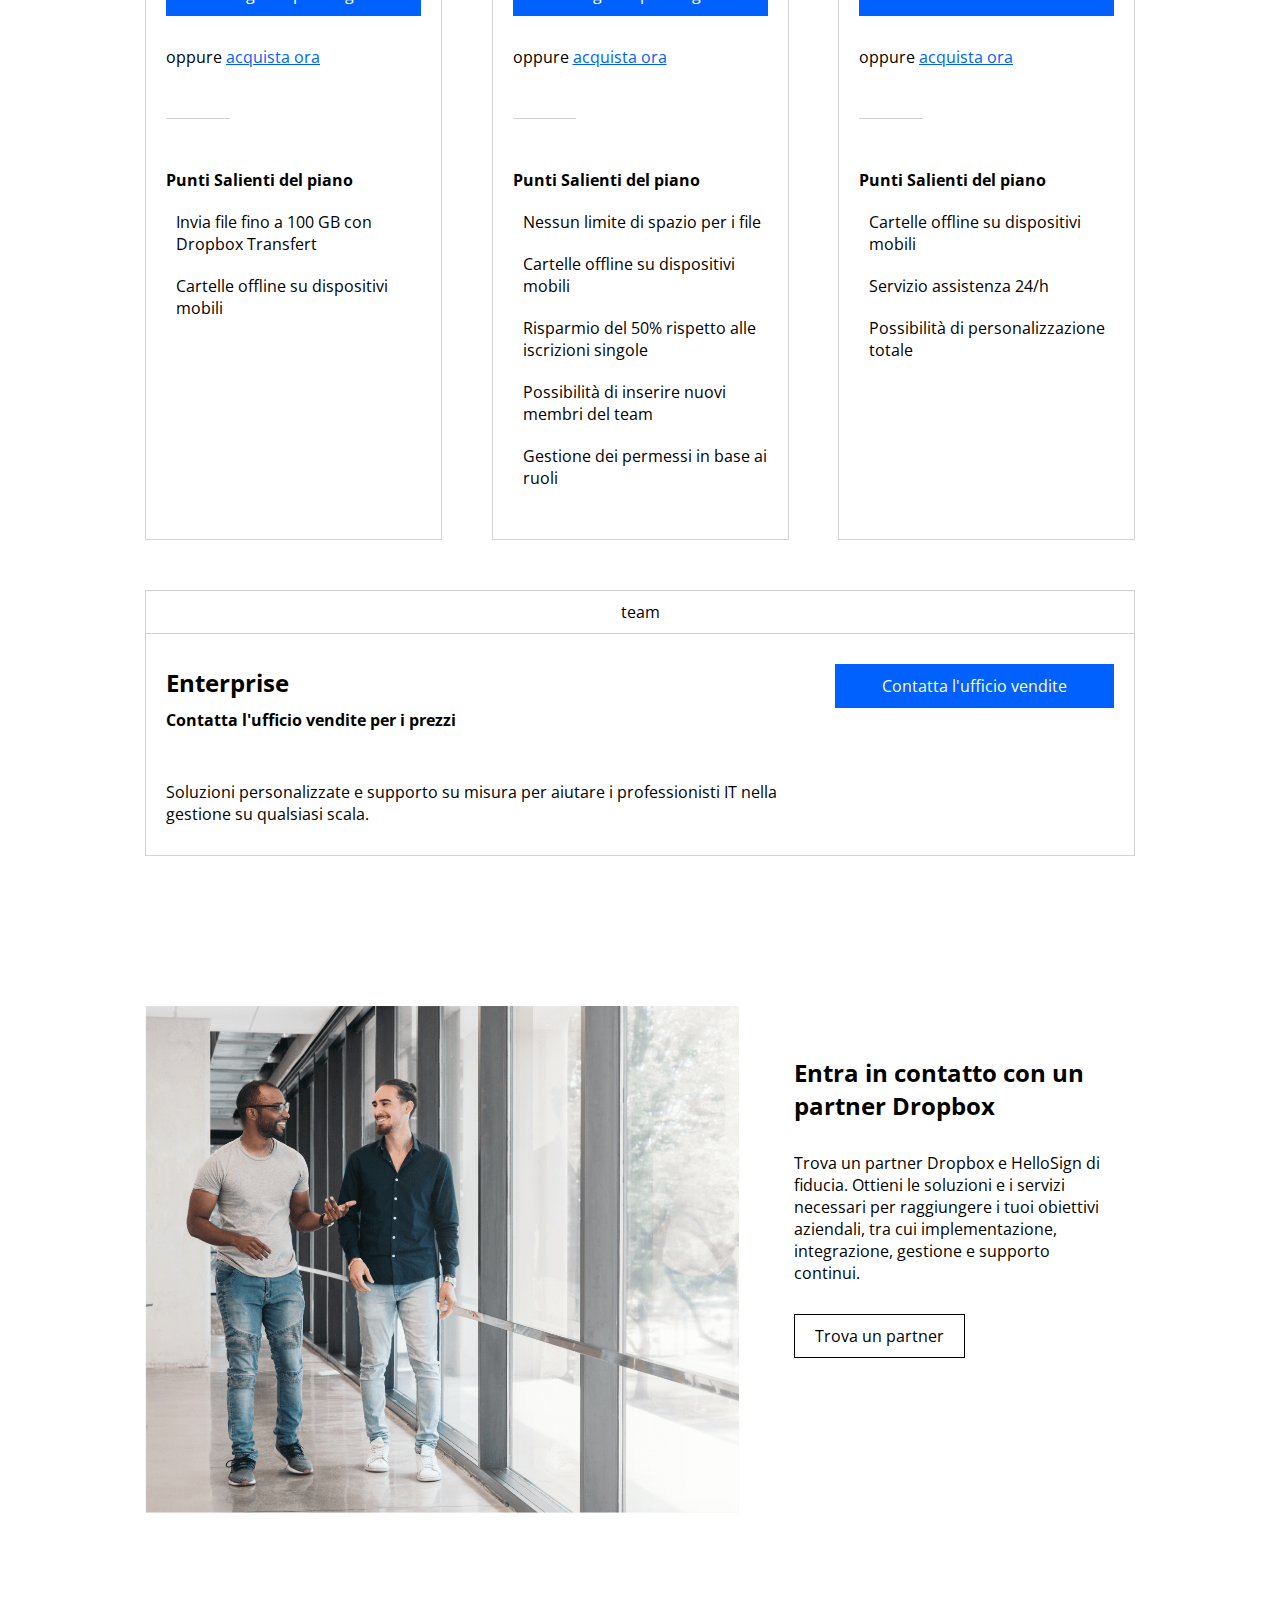
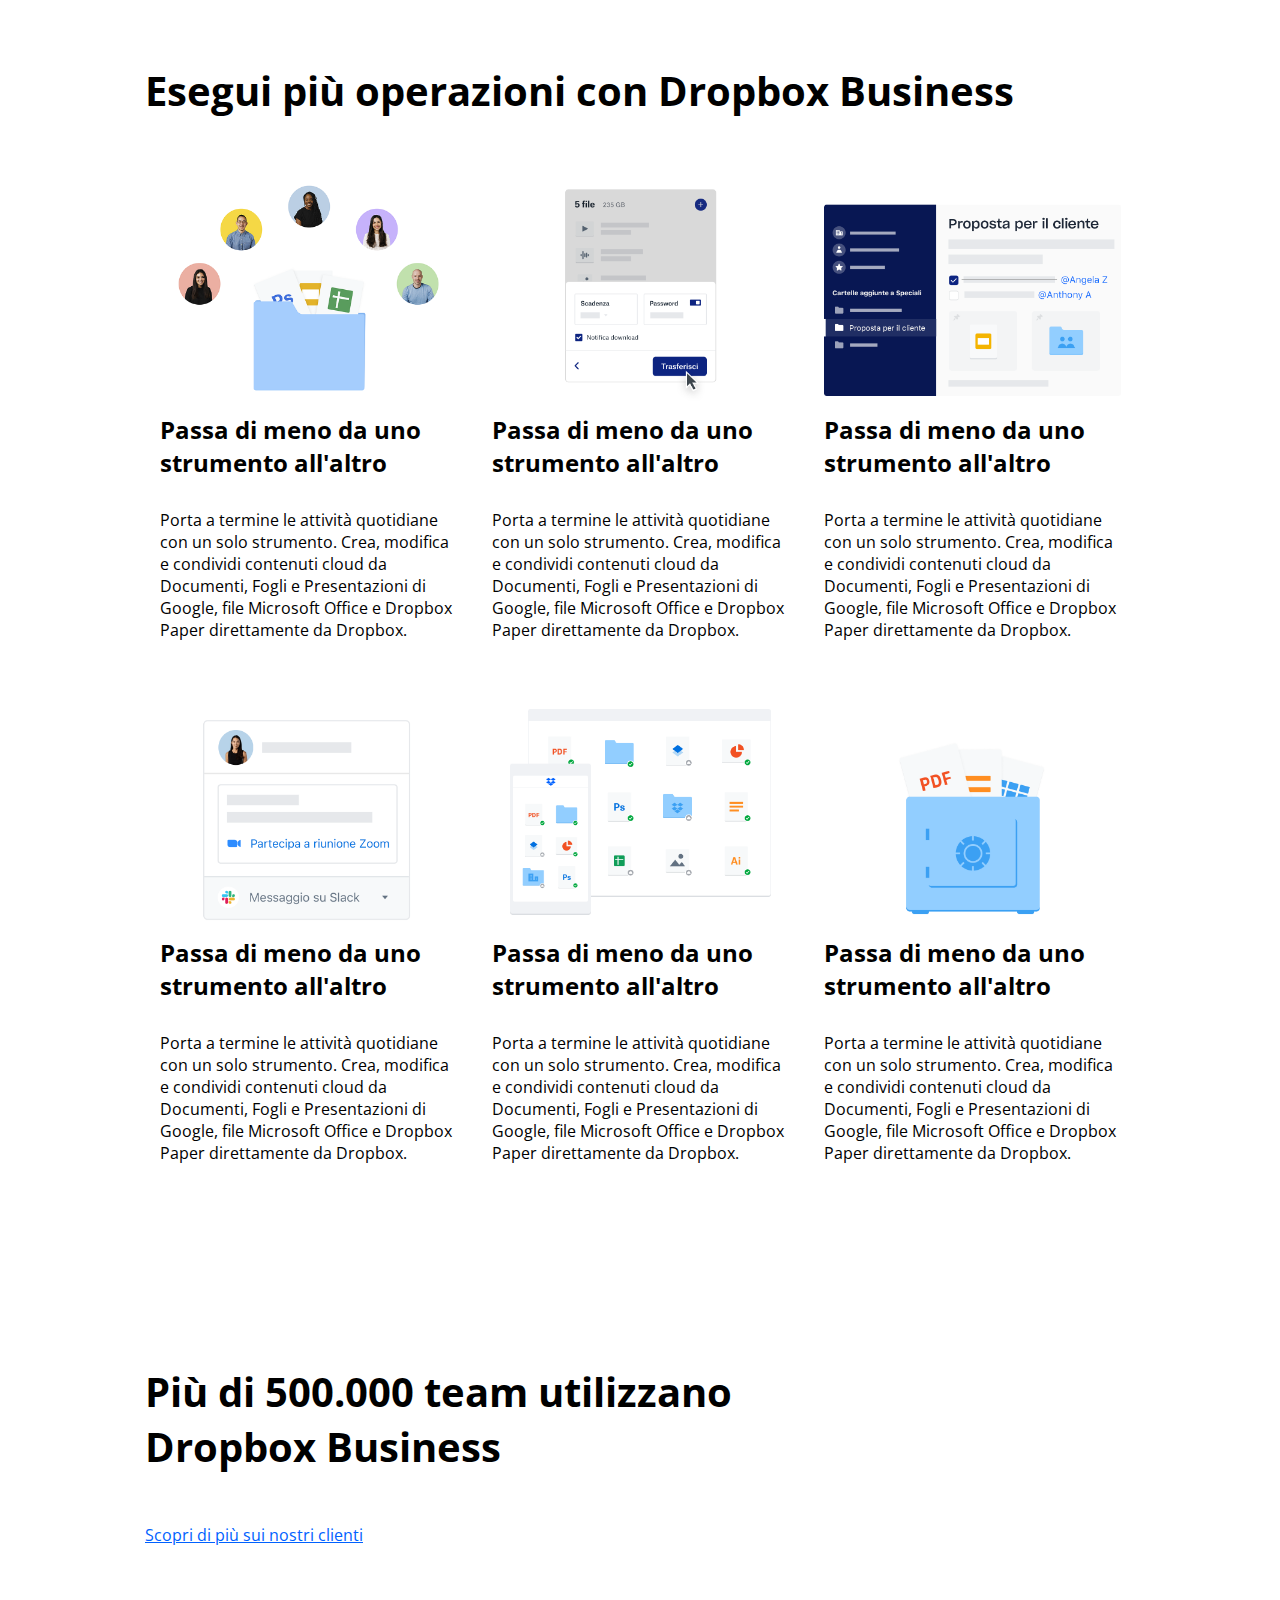
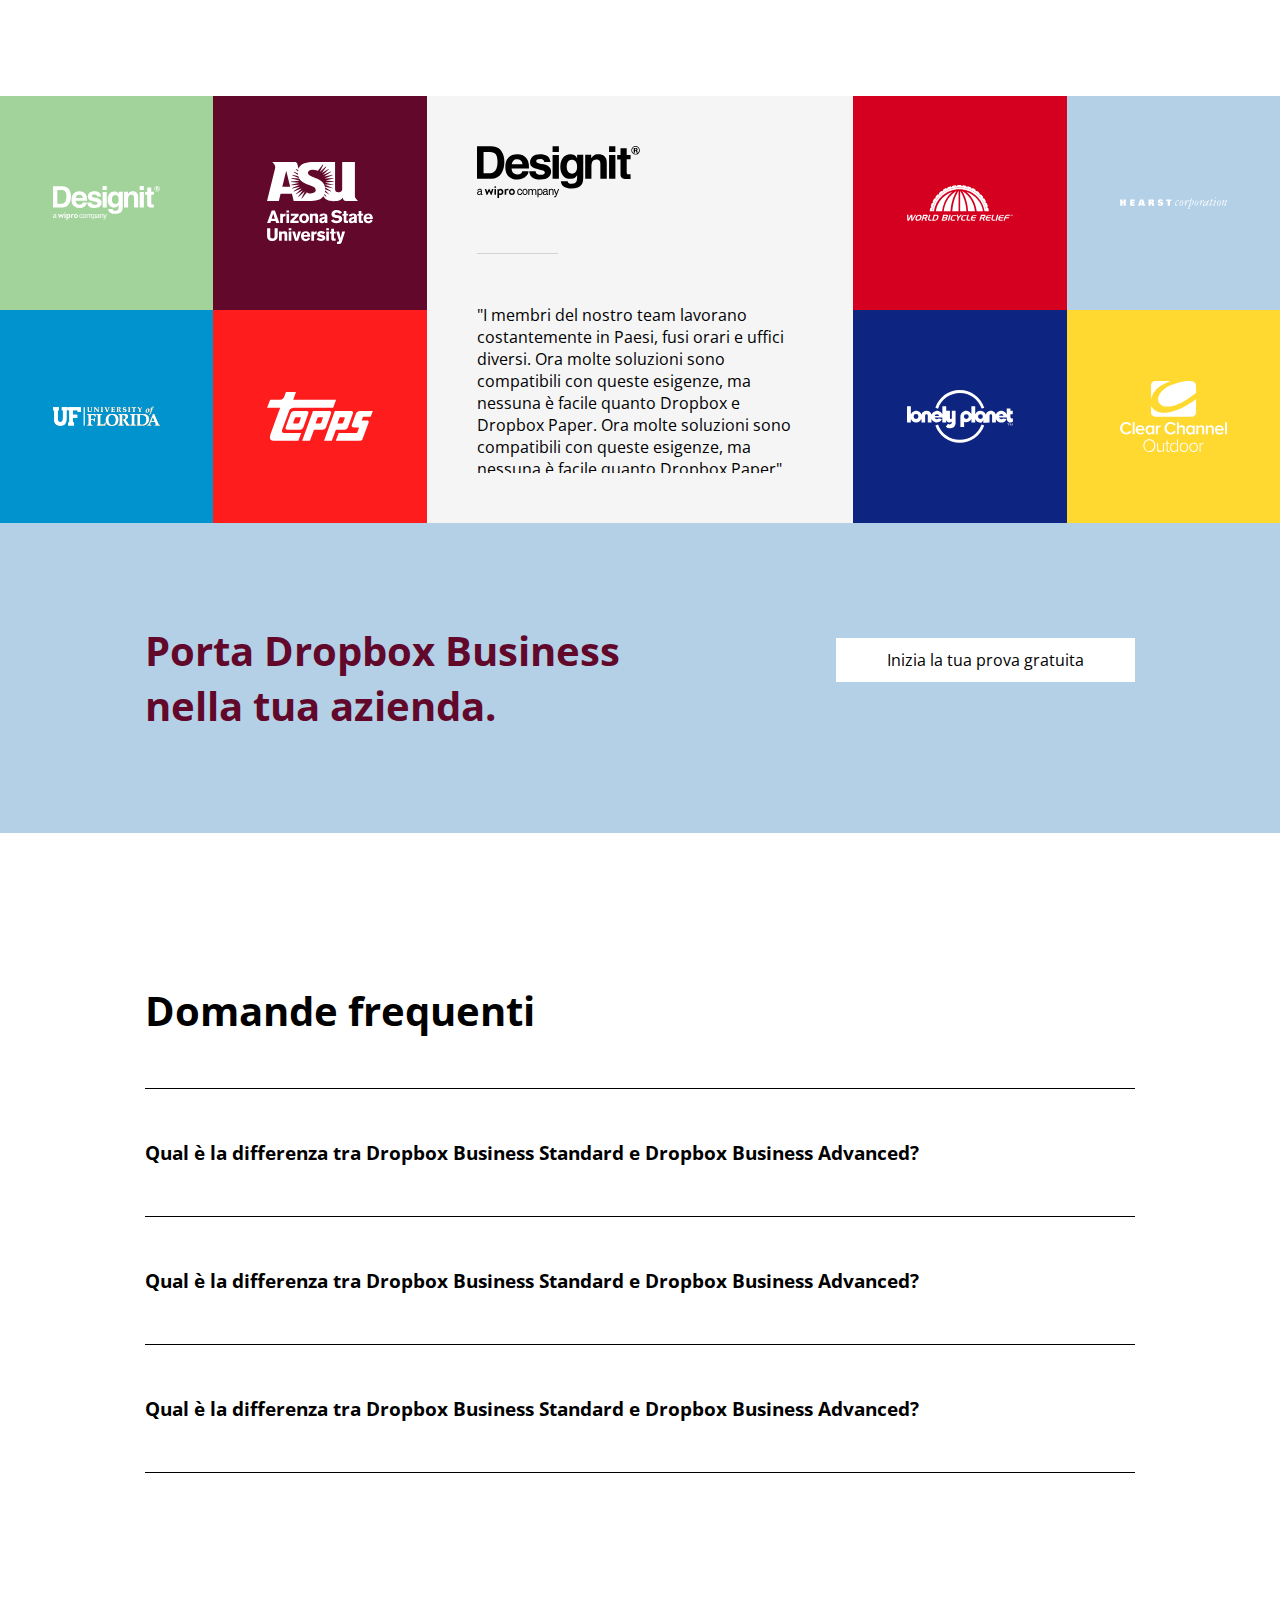
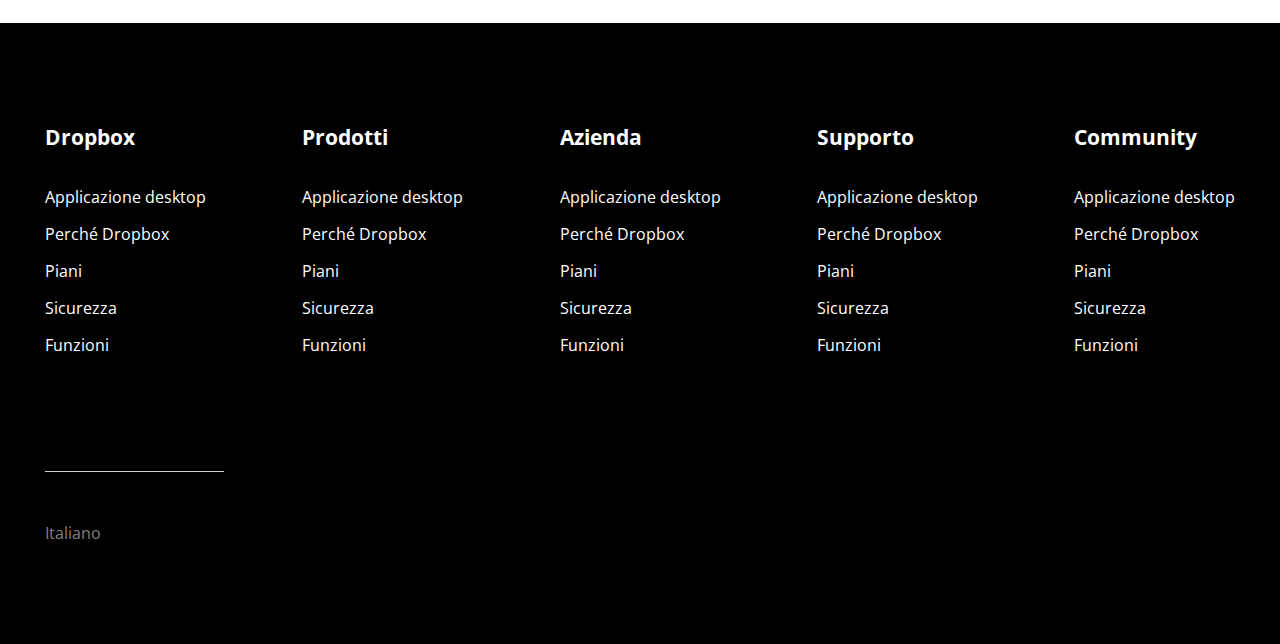
==== commit 4ece6835: "general fix" ====
--- a/index.html
+++ b/index.html
@@ -330,7 +330,7 @@
                 <p class="divider-30">
                     Trova un partner Dropbox e HelloSign di fiducia. Ottieni le soluzioni e i servizi necessari per raggiungere i tuoi obiettivi aziendali, tra cui implementazione, integrazione, gestione e supporto continui.
                 </p>
-                <a href="#">Trova un partner</a>
+                <a class="white-button" href="#">Trova un partner</a>
             </div>
         </section>
 
@@ -457,7 +457,7 @@
                     <h2>Porta Dropbox Business nella tua azienda.</h2>
                 </div>
                 <div class="call-to-action-button">
-                    <a href="#">Inizia la tua prova gratuita</a>
+                    <a class="white-button" href="#">Inizia la tua prova gratuita</a>
                 </div>
             </div>
         </section>
@@ -465,7 +465,7 @@
         <!-- faq  -->
         <section class=" faq container debug section-divider">
             <h2 class="divider-50">Domande frequenti</h2>
-            <div class="faq-box">
+            <div class="faq-box divider-50">
                 <div class="faq-question d-flex just-space-between wrap">
                     <div>
                         <h3>Qual è la differenza tra Dropbox Business Standard e Dropbox Business Advanced?</h3>
@@ -473,7 +473,7 @@
                     <i class="fa-solid fa-chevron-up"></i>
                     <i class="fa-solid fa-chevron-down"></i>
                     <p>
-                        Lorem ipsum dolor sit amet consectetur adipisicing elit. Debitis esse illo saepe distinctio, doloremque, mollitia praesentium error accusamus deserunt quaerat, quia voluptatum sint. Enim asperiores in, vel dolorem consequatur eligendi.
+                        Lo spazio di archiviazione è di 5000 GB, condiviso tra tutto il team. <br> Firme illimitate e 3 richieste di firma al mese. <br>Caricamento di 4 file, revisione in tempo reale e funzionalità per la collaborazione sui video.
                     </p>
                 </div>
                 <div class="faq-question d-flex just-space-between wrap">
@@ -483,7 +483,7 @@
                     <i class="fa-solid fa-chevron-up"></i>
                     <i class="fa-solid fa-chevron-down"></i>
                     <p>
-                        Lorem ipsum dolor sit amet consectetur adipisicing elit. Debitis esse illo saepe distinctio, doloremque, mollitia praesentium error accusamus deserunt quaerat, quia voluptatum sint. Enim asperiores in, vel dolorem consequatur eligendi.
+                        Lo spazio di archiviazione è di 5000 GB, condiviso tra tutto il team. <br> Firme illimitate e 3 richieste di firma al mese. <br>Caricamento di 4 file, revisione in tempo reale e funzionalità per la collaborazione sui video.
                     </p>
                 </div>
                 <div class="faq-question d-flex just-space-between wrap">
@@ -493,7 +493,7 @@
                     <i class="fa-solid fa-chevron-up"></i>
                     <i class="fa-solid fa-chevron-down"></i>
                     <p>
-                        Lorem ipsum dolor sit amet consectetur adipisicing elit. Debitis esse illo saepe distinctio, doloremque, mollitia praesentium error accusamus deserunt quaerat, quia voluptatum sint. Enim asperiores in, vel dolorem consequatur eligendi.
+                        Lo spazio di archiviazione è di 5000 GB, condiviso tra tutto il team. <br> Firme illimitate e 3 richieste di firma al mese. <br>Caricamento di 4 file, revisione in tempo reale e funzionalità per la collaborazione sui video.
                     </p>
                 </div>
             </div>
@@ -506,7 +506,7 @@
     <!-- footer  -->
     <footer>
         <div class="hero-container">
-            <div class="footer-sections d-flex just-space-between divider-50">
+            <div class="footer-sections d-flex just-space-between">
                 <ul>
                     <li><h4 class="divider-20">Dropbox</h4></li>
                     <li><a href="#">Applicazione desktop</a></li>
--- a/css/style.css
+++ b/css/style.css
@@ -62,6 +62,19 @@
     color: var(--color-text);
 }
 
+.white-button {
+    background-color: var(--color-bg-main);
+    padding: 10px 20px;
+    color: var(--color-text);
+    border: 1px solid var(--color-text);
+}
+
+.white-button:hover {
+    background-color: var(--color-button);
+    border: 1px solid var(--color-button);
+    color: var(--color-bg-main);
+}
+
 .simple-anchor {
     color: var(--color-button);
     text-decoration: underline;
@@ -100,7 +113,7 @@
     margin-bottom: 10px;
 }
 .section-divider {
-    margin-bottom: 100px;
+    margin-bottom: 150px;
 }
 
 /* Flex  */
@@ -252,14 +265,14 @@
 }
 
 #hero a {
-    display: block;
     width: fit-content;
+}
+#hero .arrow-down a {
     color: var(--color-text);
 }
 
 #hero .arrow-down {
     font-size: 3em;
-    color: var(--color-text);
 }
 
 #hero .arrow-down:hover {
@@ -333,19 +346,8 @@
 .dropbox-partner-text {
     padding: 50px 20px;
 }
-
-.dropbox-partner a {
-    color: var(--color-text);
-    border: 2px solid var(--color-text);
-    padding: 10px 15px;
-    display: block;
+.dropbox-partner-text a {
     width: fit-content;
-}
-
-.dropbox-partner a:hover {
-    background-color: var(--color-button);
-    border: 1px solid var(--color-button);
-    color: var(--color-bg-main);
 }
 
 /* dropbox business section  */
@@ -429,7 +431,7 @@
 /* call to action  */
 .call-to-action {
     background-color: var(--color-box-6);
-    height: calc(100vw / 6);
+    padding: 100px 0;
 }
 
 .call-to-action h2 {
@@ -440,19 +442,11 @@
 .call-to-action-text {
     width: 50%;
 }
-.call-to-action-button a {
-    color: var(--color-text);
-    background-color: var(--color-bg-main);
-    padding: 10px 20px;
+.call-to-action a {
     border: 1px solid var(--color-bg-main);
-
-}
-
-.call-to-action-button a:hover {
-    background-color: var(--color-button);
-    border: 1px solid var(--color-button);
-    color: var(--color-bg-main);
-}
+    padding: 10px 50px;
+}
+
 
 /* faq */
 .faq-question {
@@ -492,15 +486,18 @@
 footer {
     background-color: var(--color-bg-footer);
     color: var(--color-bg-main);
-    padding: 50px 0;
-
+    padding: 100px 0;
+
+}
+.footer-sections {
+    margin-bottom: 100px;
 }
 
 .footer-sections h4 {
-    font-size: 1.4em;
+    font-size: 1.3em;
 }
 .footer-sections li {
-    font-size: 1.2em;
+    font-size: 1em;
     padding-bottom: 15px;
 }
 footer a:hover {
@@ -508,23 +505,45 @@
 }
 
 .choose-language {
-    color: lightgray;
+    color: grey;
     cursor: pointer;
-
-}
+}
+
+/* -------------------------------  */
+
 
 
 /* resources page */
 
 .res-container {
-    max-width:1400px;
+    max-width:1600px;
     margin: 0 auto;
     padding: 0 5px;
 }
 
+/* secondary nav  */
+#secondary-nav {
+    margin-top: 80px;
+    z-index: 900;
+    height: 60px;
+    padding: 0;
+    
+}
+
+#secondary-nav li .nav-menu-title{
+    line-height: 60px;
+}
+
+#secondary-nav li:first-child {
+    font-weight: bold;
+}
+#secondary-nav .nav-right{
+    padding-right: 20px;
+}
+
 /*resources hero */
 .res-hero-container {
-    margin-top: 80px;
+    margin-top: 140px;
 }
 .res-hero-half {
     width: 50%;
@@ -552,16 +571,12 @@
     background-color: var(--color-box-large);
 }
 
-.choose-resources h2 {
-    font-weight: 2.5em;
-}
-
 .browse-resources {
-    width:50%;
     padding: 50px 0;
 }
-.browse-resources select {
-    text-decoration: none;
+
+.browse-resources h2{
+    font-size: 2.5em;
 }
 
 /* resources main  */
@@ -574,43 +589,45 @@
 
 .res-card-container {
     background-color: var(--color-box-large);
-    padding: 50px;
+    padding: 100px 70px;
 }
 
 .res-card {
     width: 22%;
-}
-
-.res-card-picture img{
-    width:100%;
+    min-width: 300px;
+}
+
+.res-card figure img {
+    width: 100%;
     height:200px;
     object-fit: cover;
-}
-.res-card a {
+    object-position: center;
+}
+
+.card-text-title {
     color: var(--color-text); 
 }
-.res-card a:hover {
+.card-text-title:hover {
     text-decoration: underline;
 }
+.card-text-type {
+    font-weight: bold;
+    font-size: 0.8rem;
+}
+
+/* carica altro  */
+
+.load-more {
+    background-color: var(--color-box-large);
+    padding-bottom: 50px;
+}
+
 .load-more a {
-    color: var(--color-text);
-    background-color: var(--color-box-large);
-    padding: 15px 20px;
-    border: 1px solid var(--color-text);
-}
-
-.load-more {
-    background-color: var(--color-box-large);
-    padding-bottom: 50px;
-}
-.load-more a:hover {
-    color: var(--color-bg-main);
-    background-color: var(--color-button);
-    padding: 15px 20px;
-    border: 1px solid var(--color-button);
-}
-
-/* Resources call to cation  */
+    background-color: var(--color-box-large);
+}
+
+
+/* Resources call to action  */
 .res-call-to-action {
     background-color: var(--color-bg-hero);
     text-align: center;
@@ -620,12 +637,25 @@
 .res-call-to-action a{
     color: var(--color-text);
 }
-.res-call-to-action a:hover{
+
+.res-call-to-action-title{
+    font-size: 3.5em;
+}
+
+.res-call-to-action-title i{
+    font-size: 0.5em;
+}
+.res-call-to-action-title:hover i{
+    font-size: 0.4em;
+}
+
+.res-call-to-action-title:hover{
     text-decoration: underline;
 }
-.res-call-to-action h2{
-    font-size: 3.5em;
-}
-.res-call-to-action h2:hover i{
-    font-size: 0.8em;
-}
+
+.res-call-to-action-subtitle a{
+    text-decoration: underline;
+}
+.res-call-to-action-subtitle a:hover{
+    text-decoration: none;
+}
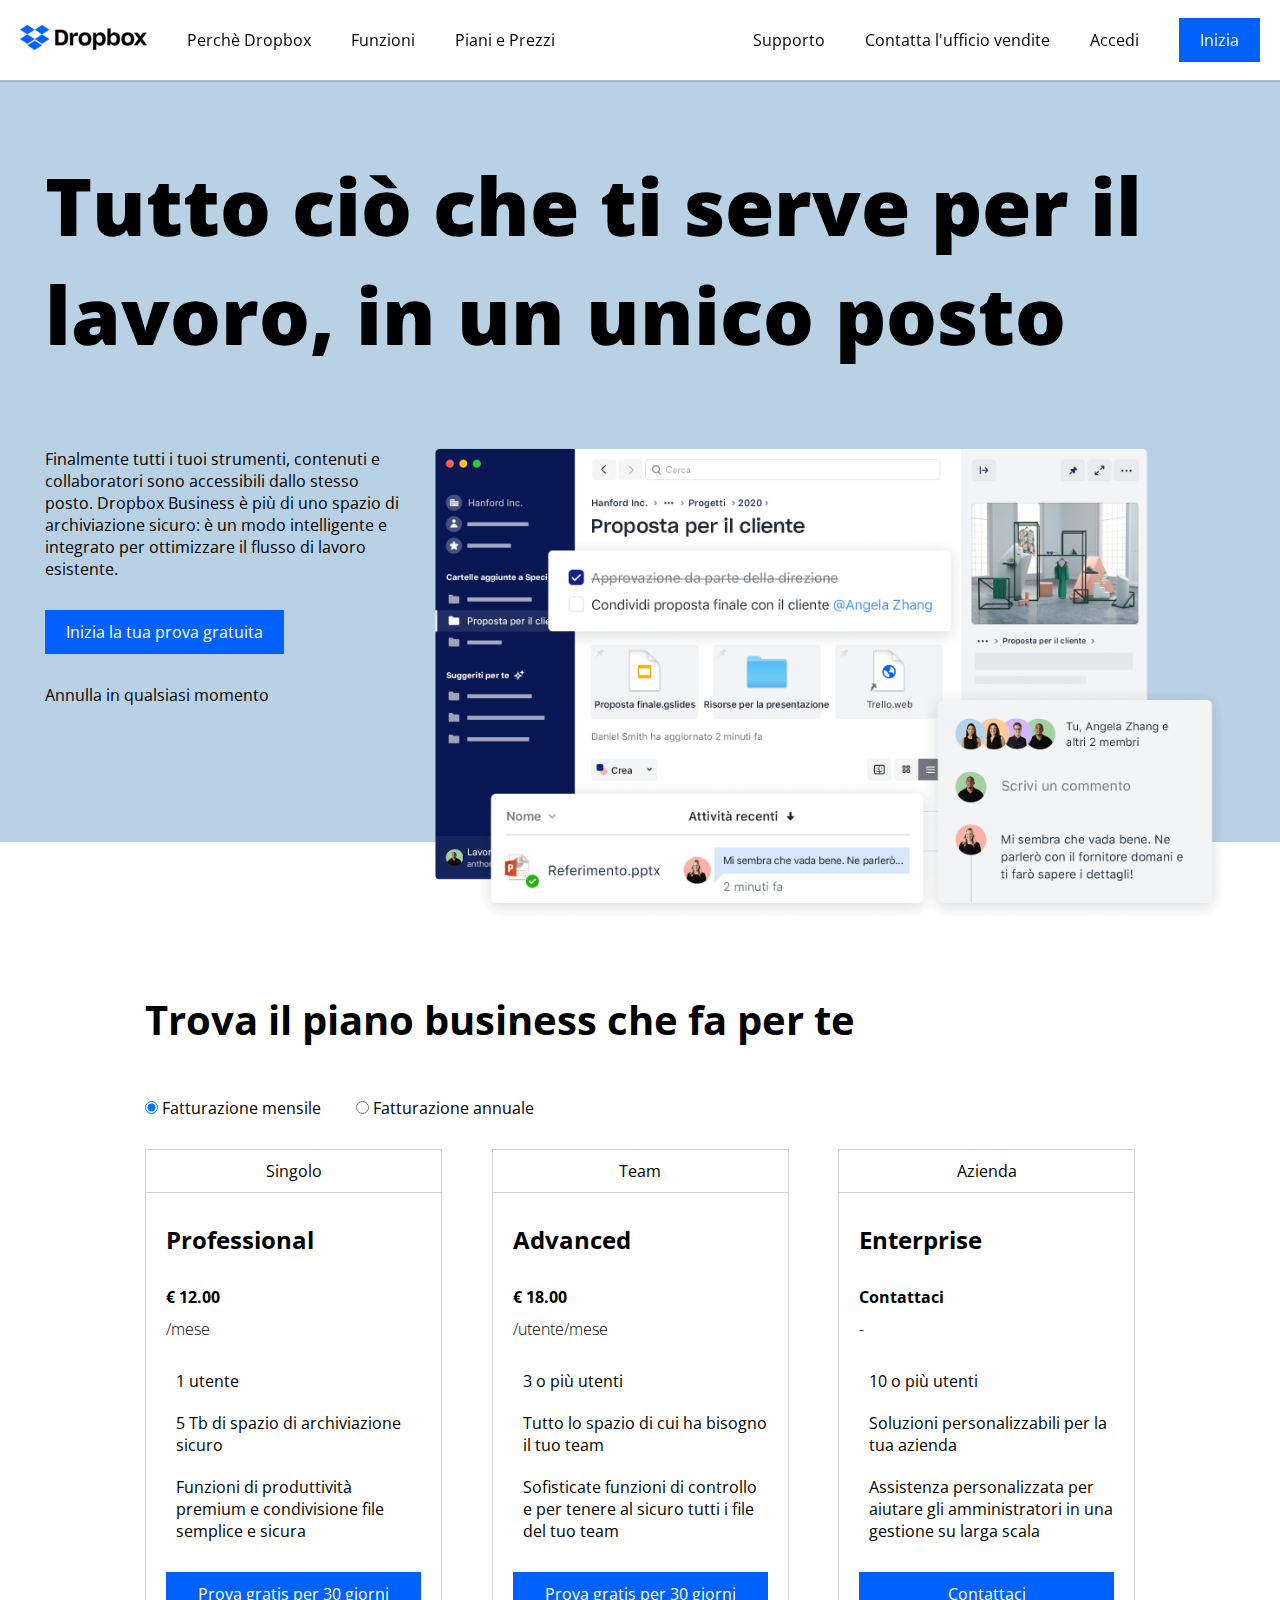
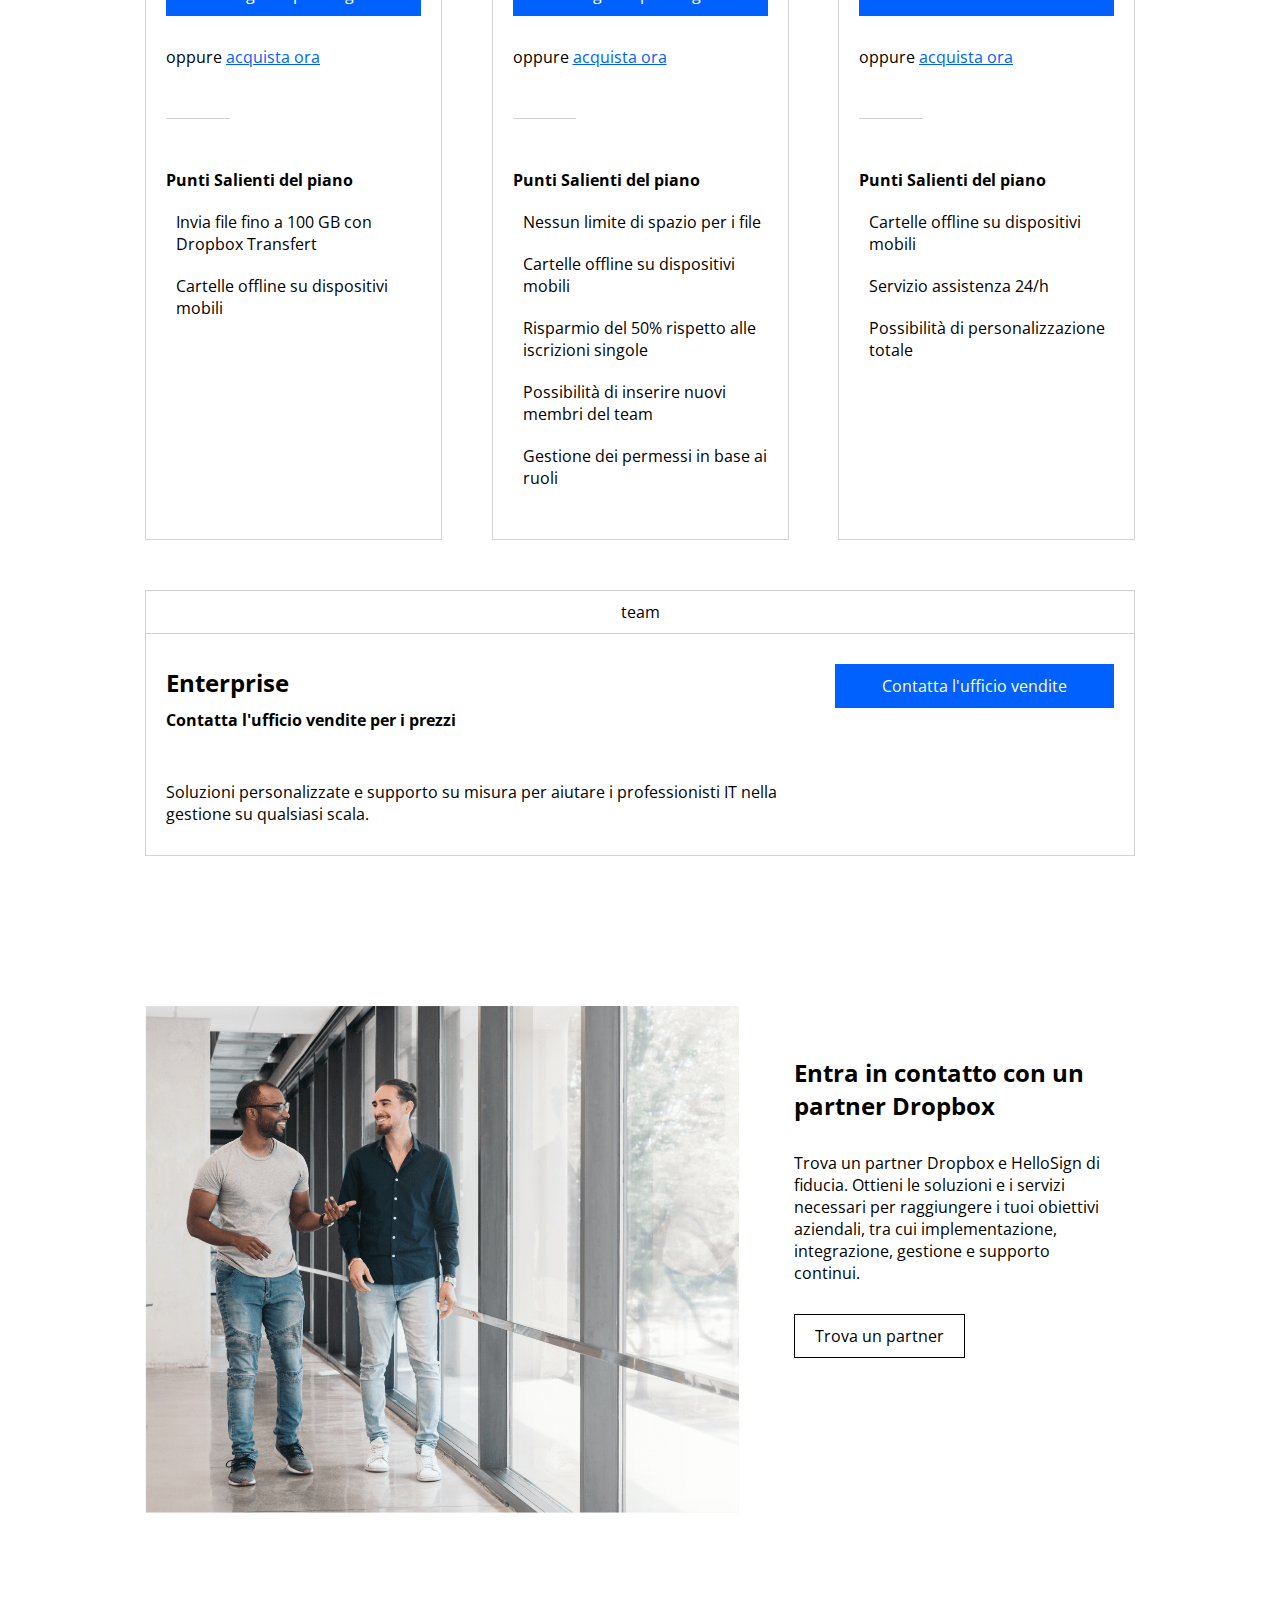
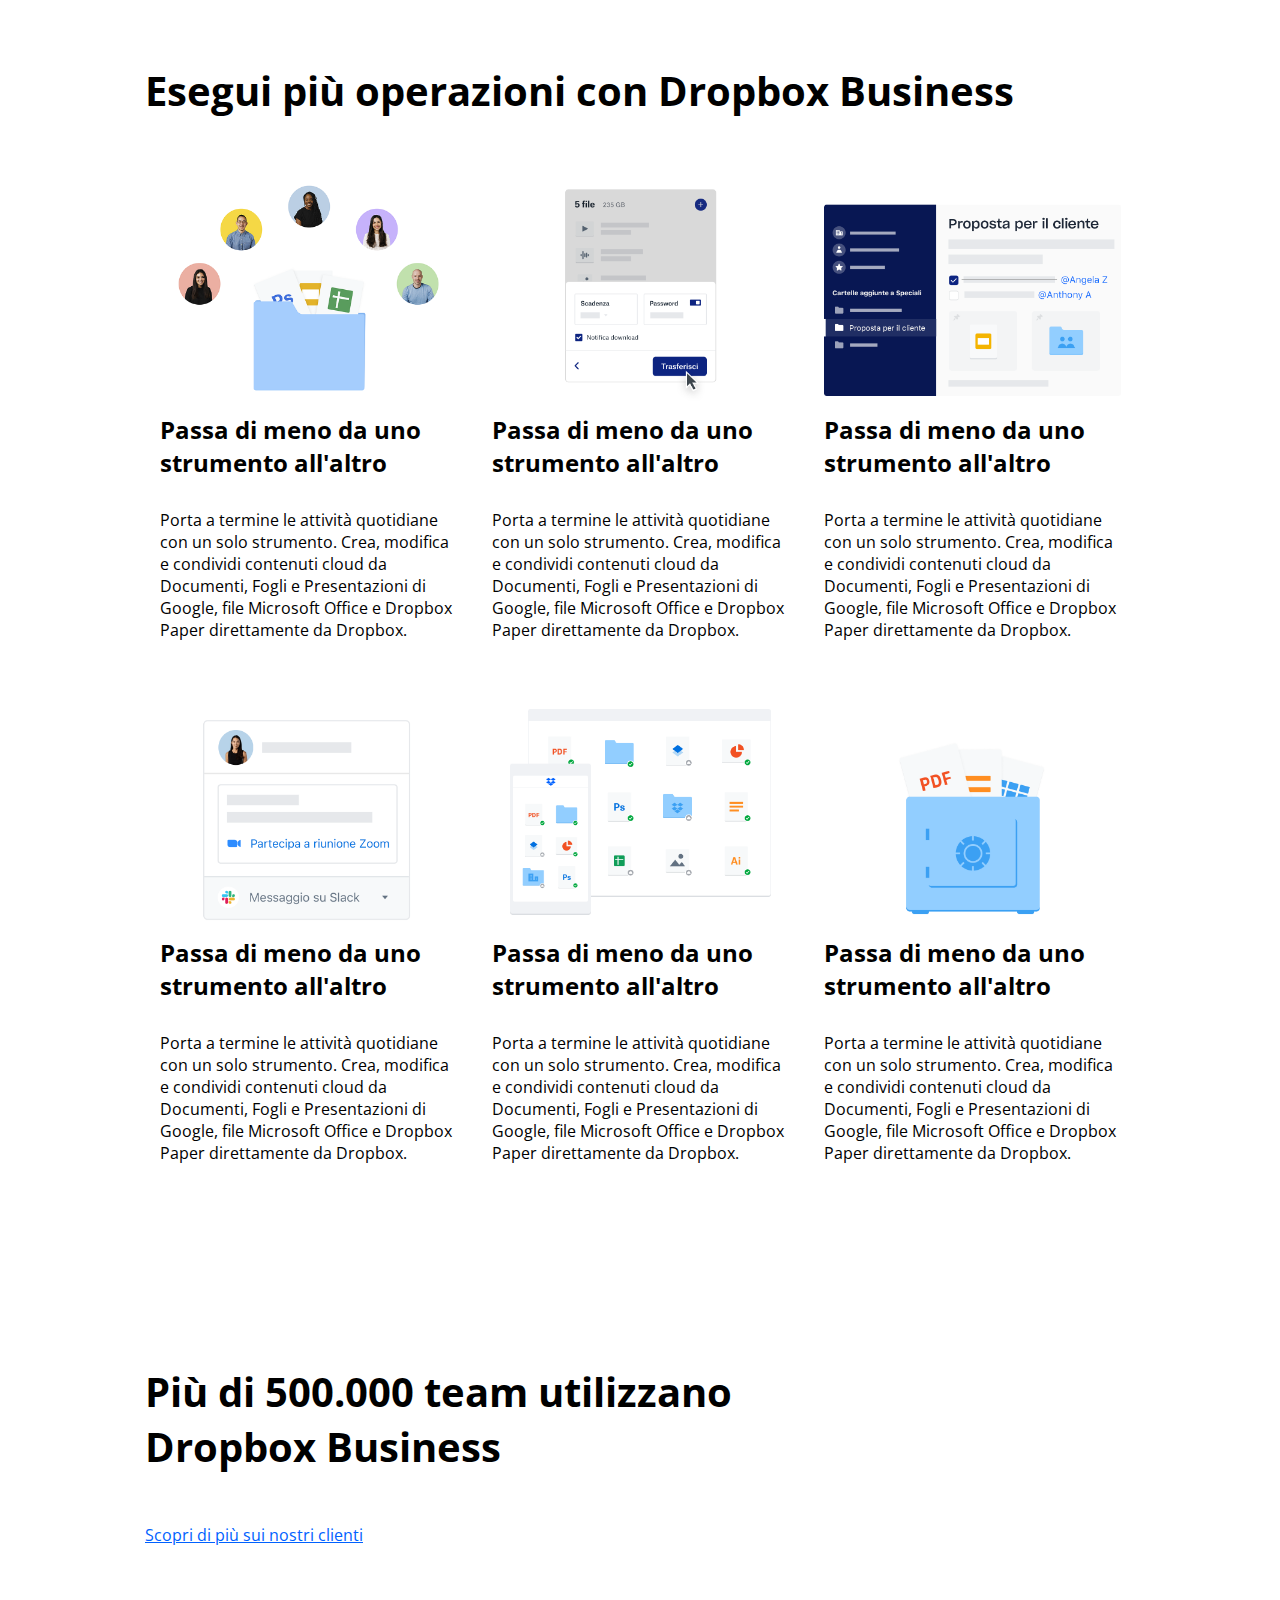
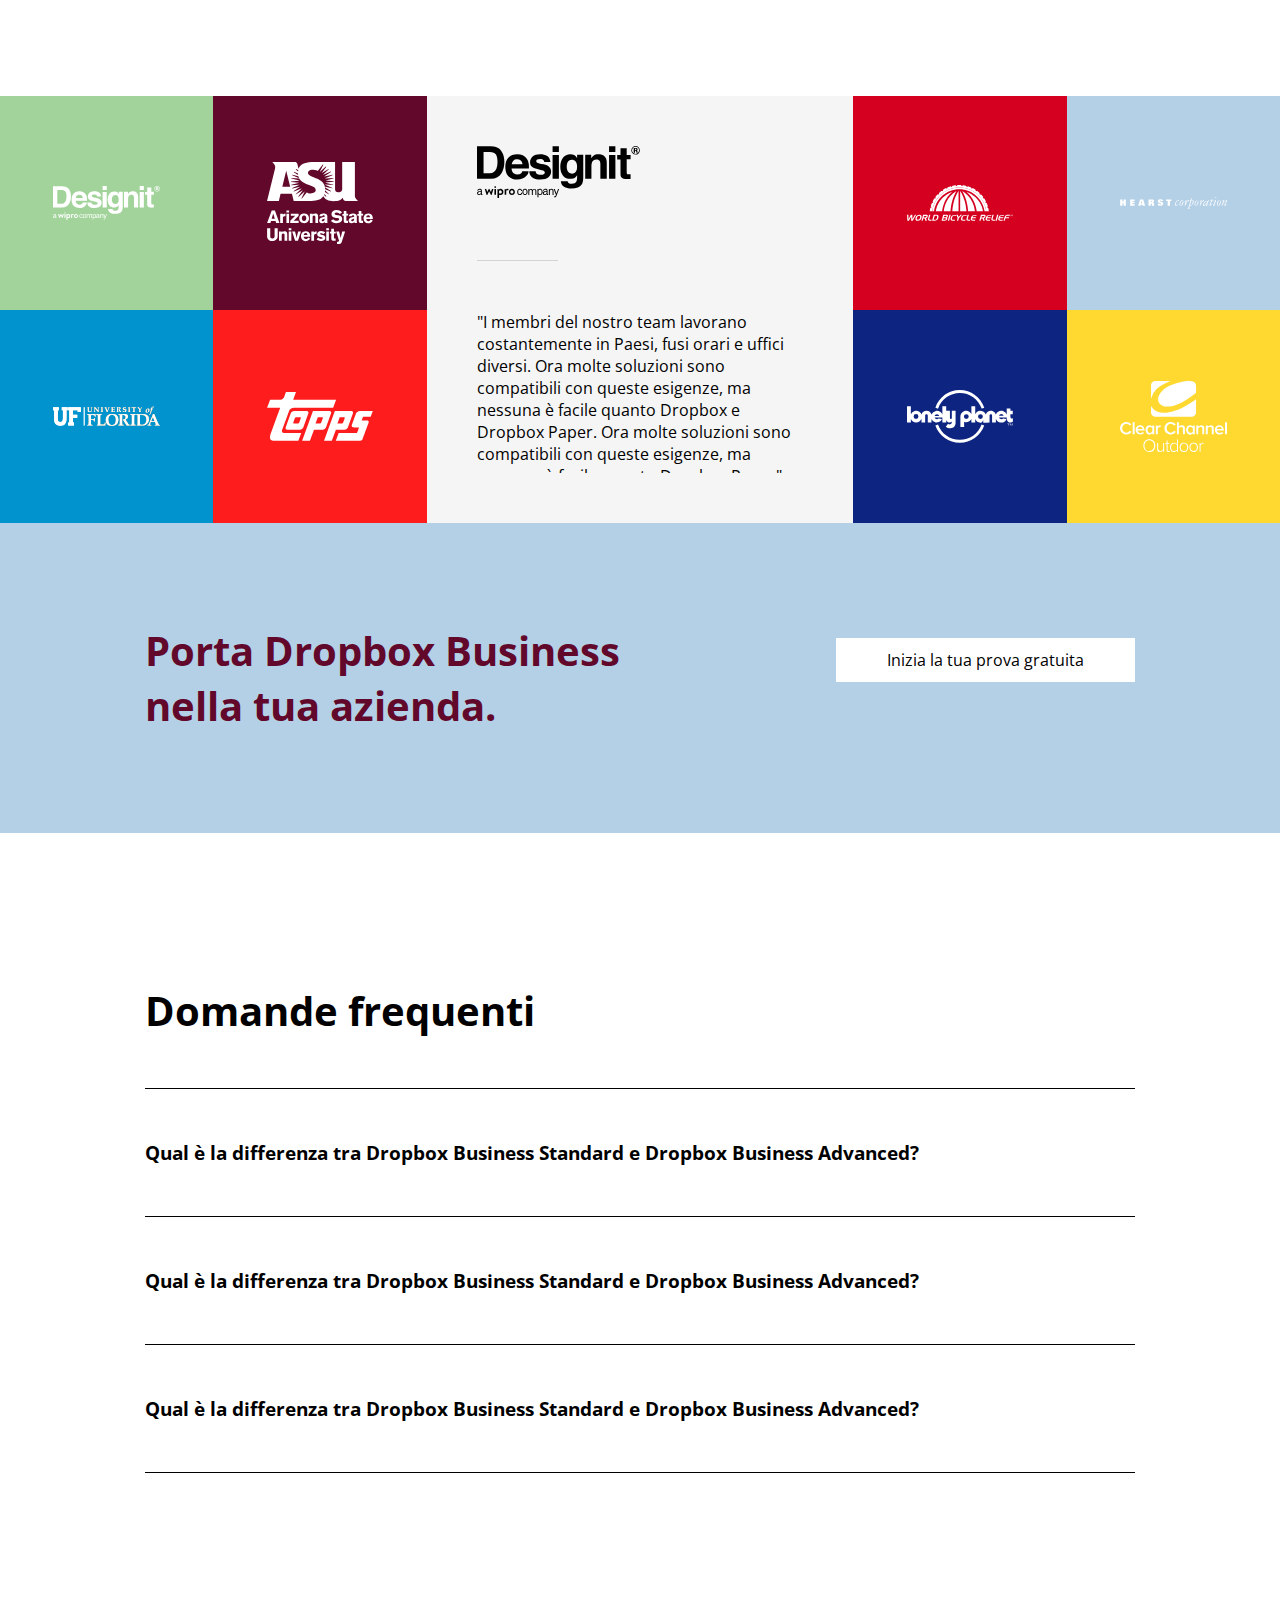
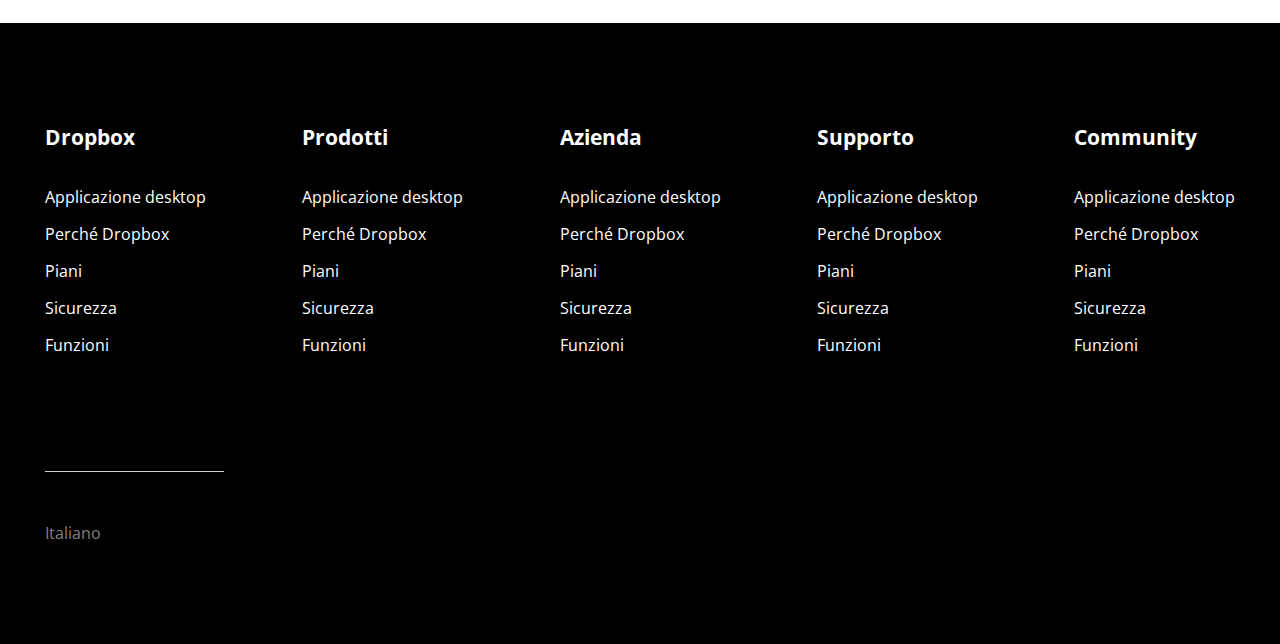
==== commit 51d38a55: "validated html" ====
--- a/index.html
+++ b/index.html
@@ -124,384 +124,385 @@
                     </div>
                 </div>
             </div>
-        </div>
-    </header>
-
-    <main>
-
-        <!-- billing section  -->
-        <section id="piani" class="container debug section-divider">
-            <h2 class="divider-50">Trova il piano business che fa per te</h2>
-            <div class="billing-choice d-flex just-flex-start divider-30 column-gap">
-                <div>
-                    <input type="radio" name="fatturazione" id="mensile" checked>
-                    <label for="mensile">Fatturazione mensile</label>
-                </div>
-                <div>
-                    <input type="radio" name="fatturazione" id="annuale">
-                    <label for="annuale">Fatturazione annuale</label>
-                </div>
-            </div>
-            <div class="billing-options d-flex just-space-between align-stretch divider-50">
-                <!-- professional  -->
-                <article class="billing-plan">
-                    <div class="billing-plan-header">
-                        <i class="fa-solid fa-user"></i>
-                        Singolo
-                    </div>
-                    <div class="billing-plan-body">
-                        <h3 class="plan-name divider-30">Professional</h3>
-                        <h4 class="plan-price divider-10">€ 12.00</h4>
-                        <div class="sub-price divider-30">/mese</div>
-                        <ul class="divider-30">
-                            <li class="d-flex just-flex-start column-gap-small divider-20">
-                                <div><i class="fa-solid fa-user"></i></div>
-                                <div>1 utente</div>
-                            </li>
-                            <li class="d-flex just-flex-start column-gap-small divider-20">
-                                <div><i class="fa-solid fa-folder"></i></div>
-                                <div>5 Tb di spazio di archiviazione sicuro</div>
-                            </li>
-                            <li class="d-flex just-flex-start column-gap-small divider-20">
-                                <div><i class="fa-solid fa-share-nodes"></i></div>
-                                <div>Funzioni di produttività premium e condivisione file semplice e sicura</div>
-                            </li>
-                        </ul>
-                        <a class="blue-button divider-30" href="#">Prova gratis per 30 giorni</a>
-                        <div class="divider-50">
-                            oppure 
-                            <a class="simple-anchor" href="#">acquista ora</a>
-                        </div>
-                        <div class="hr-small divider-50"></div>
-                        <h4 class="divider-20">Punti Salienti del piano</h4>
-                        <ul class="billing-plan-details">
-                            <li class="d-flex just-flex-start column-gap-small divider-20">
-                                <div><i class="fa-solid fa-check"></i></div>
-                                <div> Invia file fino a 100 GB con Dropbox Transfert</div>
-                            </li>
-                            <li class="d-flex just-flex-start column-gap-small divider-20">
-                                <div><i class="fa-solid fa-check"></i></div>
-                                <div>Cartelle offline su dispositivi mobili</div>
-                            </li>
-                        </ul>
-
-                    </div>
-                </article>
-                <!-- advanced  -->
-                <article class="billing-plan">
-                    <div class="billing-plan-header">
-                        <i class="fa-solid fa-users"></i>
-                        Team
-                    </div>
-                    <div class="billing-plan-body">
-                        <h3 class="plan-name divider-30">Advanced</h3>
-                        <h4 class="plan-price divider-10">€ 18.00</h4>
-                        <div class="sub-price divider-30">/utente/mese</div>
-                        <ul class="divider-30">
-                            <li class="d-flex just-flex-start column-gap-small divider-20">
-                                <div><i class="fa-solid fa-users"></i></div>
-                                <div>3 o più utenti</div>
-                            </li>
-                            <li class="d-flex just-flex-start column-gap-small divider-20">
-                                <div><i class="fa-solid fa-folder"></i></div>
-                                <div>Tutto lo spazio di cui ha bisogno il tuo team</div>
-                            </li>
-                            <li class="d-flex just-flex-start column-gap-small divider-20">
-                                <div><i class="fa-solid fa-share-nodes"></i></div>
-                                <div>Sofisticate funzioni di controllo e per tenere al sicuro tutti i file del tuo team</div>
-                            </li>
-                        </ul>
-                        <a class="blue-button divider-30" href="#">Prova gratis per 30 giorni</a>
-                        <div class="divider-50">
-                            oppure 
-                            <a class="simple-anchor" href="#">acquista ora</a>
-                        </div>
-                        <div class="hr-small divider-50"></div>
-                        <h4 class="divider-20">Punti Salienti del piano</h4>
-                        <ul class="billing-plan-details">
-                            <li class="d-flex just-flex-start column-gap-small divider-20">
-                                <div><i class="fa-solid fa-check"></i></div>
-                                <div>Nessun limite di spazio per i file</div>
-                            </li>
-                            <li class="d-flex just-flex-start column-gap-small divider-20">
-                                <div><i class="fa-solid fa-check"></i></div>
-                                <div>Cartelle offline su dispositivi mobili</div>
-                            </li>
-                            <li class="d-flex just-flex-start column-gap-small divider-20">
-                                <div><i class="fa-solid fa-check"></i></div>
-                                <div>
-                                    Risparmio del 50% rispetto alle iscrizioni singole
-                                </div>
-                            </li>
-                            <li class="d-flex just-flex-start column-gap-small divider-20">
-                                <div><i class="fa-solid fa-check"></i></div>
-                                <div>Possibilità di inserire nuovi membri del team</div>
-                            </li>
-                            <li class="d-flex just-flex-start column-gap-small divider-20">
-                                <div><i class="fa-solid fa-check"></i></div>
-                                <div>Gestione dei permessi in base ai ruoli</div>
-                            </li>
-                        </ul>
-
-                    </div>
-                </article>
-                <!-- enterprise  -->
-                <article class="billing-plan">
+        </header>
+
+        <main>
+
+            <!-- billing section  -->
+            <section id="piani" class="container debug section-divider">
+                <h2 class="divider-50">Trova il piano business che fa per te</h2>
+                <div class="billing-choice d-flex just-flex-start divider-30 column-gap">
+                    <div>
+                        <input type="radio" name="fatturazione" id="mensile" checked>
+                        <label for="mensile">Fatturazione mensile</label>
+                    </div>
+                    <div>
+                        <input type="radio" name="fatturazione" id="annuale">
+                        <label for="annuale">Fatturazione annuale</label>
+                    </div>
+                </div>
+                <div class="billing-options d-flex just-space-between align-stretch divider-50">
+                    <!-- professional  -->
+                    <article class="billing-plan">
+                        <div class="billing-plan-header">
+                            <i class="fa-solid fa-user"></i>
+                            Singolo
+                        </div>
+                        <div class="billing-plan-body">
+                            <h3 class="plan-name divider-30">Professional</h3>
+                            <h4 class="plan-price divider-10">€ 12.00</h4>
+                            <div class="sub-price divider-30">/mese</div>
+                            <ul class="divider-30">
+                                <li class="d-flex just-flex-start column-gap-small divider-20">
+                                    <div><i class="fa-solid fa-user"></i></div>
+                                    <div>1 utente</div>
+                                </li>
+                                <li class="d-flex just-flex-start column-gap-small divider-20">
+                                    <div><i class="fa-solid fa-folder"></i></div>
+                                    <div>5 Tb di spazio di archiviazione sicuro</div>
+                                </li>
+                                <li class="d-flex just-flex-start column-gap-small divider-20">
+                                    <div><i class="fa-solid fa-share-nodes"></i></div>
+                                    <div>Funzioni di produttività premium e condivisione file semplice e sicura</div>
+                                </li>
+                            </ul>
+                            <a class="blue-button divider-30" href="#">Prova gratis per 30 giorni</a>
+                            <div class="divider-50">
+                                oppure 
+                                <a class="simple-anchor" href="#">acquista ora</a>
+                            </div>
+                            <div class="hr-small divider-50"></div>
+                            <h4 class="divider-20">Punti Salienti del piano</h4>
+                            <ul class="billing-plan-details">
+                                <li class="d-flex just-flex-start column-gap-small divider-20">
+                                    <div><i class="fa-solid fa-check"></i></div>
+                                    <div> Invia file fino a 100 GB con Dropbox Transfert</div>
+                                </li>
+                                <li class="d-flex just-flex-start column-gap-small divider-20">
+                                    <div><i class="fa-solid fa-check"></i></div>
+                                    <div>Cartelle offline su dispositivi mobili</div>
+                                </li>
+                            </ul>
+
+                        </div>
+                    </article>
+                    <!-- advanced  -->
+                    <article class="billing-plan">
+                        <div class="billing-plan-header">
+                            <i class="fa-solid fa-users"></i>
+                            Team
+                        </div>
+                        <div class="billing-plan-body">
+                            <h3 class="plan-name divider-30">Advanced</h3>
+                            <h4 class="plan-price divider-10">€ 18.00</h4>
+                            <div class="sub-price divider-30">/utente/mese</div>
+                            <ul class="divider-30">
+                                <li class="d-flex just-flex-start column-gap-small divider-20">
+                                    <div><i class="fa-solid fa-users"></i></div>
+                                    <div>3 o più utenti</div>
+                                </li>
+                                <li class="d-flex just-flex-start column-gap-small divider-20">
+                                    <div><i class="fa-solid fa-folder"></i></div>
+                                    <div>Tutto lo spazio di cui ha bisogno il tuo team</div>
+                                </li>
+                                <li class="d-flex just-flex-start column-gap-small divider-20">
+                                    <div><i class="fa-solid fa-share-nodes"></i></div>
+                                    <div>Sofisticate funzioni di controllo e per tenere al sicuro tutti i file del tuo team</div>
+                                </li>
+                            </ul>
+                            <a class="blue-button divider-30" href="#">Prova gratis per 30 giorni</a>
+                            <div class="divider-50">
+                                oppure 
+                                <a class="simple-anchor" href="#">acquista ora</a>
+                            </div>
+                            <div class="hr-small divider-50"></div>
+                            <h4 class="divider-20">Punti Salienti del piano</h4>
+                            <ul class="billing-plan-details">
+                                <li class="d-flex just-flex-start column-gap-small divider-20">
+                                    <div><i class="fa-solid fa-check"></i></div>
+                                    <div>Nessun limite di spazio per i file</div>
+                                </li>
+                                <li class="d-flex just-flex-start column-gap-small divider-20">
+                                    <div><i class="fa-solid fa-check"></i></div>
+                                    <div>Cartelle offline su dispositivi mobili</div>
+                                </li>
+                                <li class="d-flex just-flex-start column-gap-small divider-20">
+                                    <div><i class="fa-solid fa-check"></i></div>
+                                    <div>
+                                        Risparmio del 50% rispetto alle iscrizioni singole
+                                    </div>
+                                </li>
+                                <li class="d-flex just-flex-start column-gap-small divider-20">
+                                    <div><i class="fa-solid fa-check"></i></div>
+                                    <div>Possibilità di inserire nuovi membri del team</div>
+                                </li>
+                                <li class="d-flex just-flex-start column-gap-small divider-20">
+                                    <div><i class="fa-solid fa-check"></i></div>
+                                    <div>Gestione dei permessi in base ai ruoli</div>
+                                </li>
+                            </ul>
+
+                        </div>
+                    </article>
+                    <!-- enterprise  -->
+                    <article class="billing-plan">
+                        <div class="billing-plan-header">
+                            <i class="fa-solid fa-building"></i>
+                            Azienda
+                        </div>
+                        <div class="billing-plan-body">
+                            <h3 class="plan-name divider-30">Enterprise</h3>
+                            <h4 class="plan-price divider-10">Contattaci</h4>
+                            <div class="sub-price divider-30">-</div>
+                            <ul class="divider-30">
+                                <li class="d-flex just-flex-start column-gap-small divider-20">
+                                    <div><i class="fa-solid fa-user"></i></div>
+                                    <div>10 o più utenti</div>
+                                </li>
+                                <li class="d-flex just-flex-start column-gap-small divider-20">
+                                    <div><i class="fa-solid fa-folder"></i></div>
+                                    <div>Soluzioni personalizzabili per la tua azienda</div>
+                                </li>
+                                <li class="d-flex just-flex-start column-gap-small divider-20">
+                                    <div><i class="fa-solid fa-share-nodes"></i></div>
+                                    <div>Assistenza personalizzata per aiutare gli amministratori in una gestione su larga scala</div>
+                                </li>
+                            </ul>
+                            <a class="blue-button divider-30" href="#">Contattaci</a>
+                            <div class="divider-50">
+                                oppure 
+                                <a class="simple-anchor" href="#">acquista ora</a>
+                            </div>
+                            <div class="hr-small divider-50"></div>
+                            <h4 class="divider-20">Punti Salienti del piano</h4>
+                            <ul class="billing-plan-details">
+                                <li class="d-flex just-flex-start column-gap-small divider-20">
+                                    <div><i class="fa-solid fa-check"></i></div>
+                                    <div>Cartelle offline su dispositivi mobili</div>
+                                </li>
+                                <li class="d-flex just-flex-start column-gap-small divider-20">
+                                    <div><i class="fa-solid fa-check"></i></div>
+                                    <div>Servizio assistenza 24/h</div>
+                                </li>
+                                <li class="d-flex just-flex-start column-gap-small divider-20">
+                                    <div><i class="fa-solid fa-check"></i></div>
+                                    <div>Possibilità di personalizzazione totale</div>
+                                </li>
+                            </ul>
+
+                        </div>
+                    </article>
+                </div>
+
+                <!-- enterprise-big-box  -->
+                <article class="billing-plan-big-box">
                     <div class="billing-plan-header">
                         <i class="fa-solid fa-building"></i>
-                        Azienda
+                        team
                     </div>
                     <div class="billing-plan-body">
-                        <h3 class="plan-name divider-30">Enterprise</h3>
-                        <h4 class="plan-price divider-10">Contattaci</h4>
-                        <div class="sub-price divider-30">-</div>
-                        <ul class="divider-30">
-                            <li class="d-flex just-flex-start column-gap-small divider-20">
-                                <div><i class="fa-solid fa-user"></i></div>
-                                <div>10 o più utenti</div>
-                            </li>
-                            <li class="d-flex just-flex-start column-gap-small divider-20">
-                                <div><i class="fa-solid fa-folder"></i></div>
-                                <div>Soluzioni personalizzabili per la tua azienda</div>
-                            </li>
-                            <li class="d-flex just-flex-start column-gap-small divider-20">
-                                <div><i class="fa-solid fa-share-nodes"></i></div>
-                                <div>Assistenza personalizzata per aiutare gli amministratori in una gestione su larga scala</div>
-                            </li>
-                        </ul>
-                        <a class="blue-button divider-30" href="#">Contattaci</a>
-                        <div class="divider-50">
-                            oppure 
-                            <a class="simple-anchor" href="#">acquista ora</a>
-                        </div>
+                        <div class="d-flex just-space-between align-baseline">
+                            <div>
+                                <h3 class="plan-name divider-10">Enterprise</h3>
+                                <h4 class="plan-price divider-50">Contatta l'ufficio vendite per i prezzi</h4>
+                                <div>
+                                    Soluzioni personalizzate e supporto su misura per aiutare i professionisti IT nella gestione su qualsiasi scala.
+                                </div>
+                            </div>
+                            <a class="blue-button" href="#">
+                            
+                                Contatta l'ufficio vendite
+                            </a>
+                        </div>
+                    </div>
+                </article>
+
+            </section>
+
+            <!-- dropbox partner  -->
+            <section class="dropbox-partner container debug d-flex just-space-between column-gap section-divider ">
+                <img src="img/partner.png" alt="Partner Dropbox">
+                <div class="dropbox-partner-text">
+                    <h3 class="divider-30">
+                        Entra in contatto con un partner Dropbox
+                    </h3>
+                    <p class="divider-30">
+                        Trova un partner Dropbox e HelloSign di fiducia. Ottieni le soluzioni e i servizi necessari per raggiungere i tuoi obiettivi aziendali, tra cui implementazione, integrazione, gestione e supporto continui.
+                    </p>
+                    <a class="white-button" href="#">Trova un partner</a>
+                </div>
+            </section>
+
+            <!-- dropbox business  -->
+            <section class="dropbox-business container debug section-divider">
+                <h2 class="divider-50">Esegui più operazioni con Dropbox Business</h2>
+                <div class="card-container d-flex just-center align-center column-gap row-gap wrap">
+
+                    <div class="card debug">
+                        <img src="img/business-feature-switching-tools.png" alt="Switching tools feature">
+                        <h3 class="divider-30">Passa di meno da uno strumento all'altro</h3>
+                        <p>
+                            Porta a termine le attività quotidiane con un solo strumento. Crea, modifica e condividi contenuti cloud da Documenti, Fogli e Presentazioni di Google, file Microsoft Office e Dropbox Paper direttamente da Dropbox.
+                        </p>
+                    </div>
+                    <div class="card debug">
+                        <img src="img/business-feature-send-files-it.png" alt="Switching tools feature">
+                        <h3 class="divider-30">Passa di meno da uno strumento all'altro</h3>
+                        <p>
+                            Porta a termine le attività quotidiane con un solo strumento. Crea, modifica e condividi contenuti cloud da Documenti, Fogli e Presentazioni di Google, file Microsoft Office e Dropbox Paper direttamente da Dropbox.
+                        </p>
+                    </div>
+                    <div class="card debug">
+                        <img src="img/business-feature-coordinate-it.png" alt="Switching tools feature">
+                        <h3 class="divider-30">Passa di meno da uno strumento all'altro</h3>
+                        <p>
+                            Porta a termine le attività quotidiane con un solo strumento. Crea, modifica e condividi contenuti cloud da Documenti, Fogli e Presentazioni di Google, file Microsoft Office e Dropbox Paper direttamente da Dropbox.
+                        </p>
+                    </div>
+                    <div class="card debug">
+                        <img src="img/business-feature-integrations-it.png" alt="Switching tools feature">
+                        <h3 class="divider-30">Passa di meno da uno strumento all'altro</h3>
+                        <p>
+                            Porta a termine le attività quotidiane con un solo strumento. Crea, modifica e condividi contenuti cloud da Documenti, Fogli e Presentazioni di Google, file Microsoft Office e Dropbox Paper direttamente da Dropbox.
+                        </p>
+                    </div>
+                    <div class="card debug">
+                        <img src="img/business-feature-multi-device.png" alt="Switching tools feature">
+                        <h3 class="divider-30">Passa di meno da uno strumento all'altro</h3>
+                        <p>
+                            Porta a termine le attività quotidiane con un solo strumento. Crea, modifica e condividi contenuti cloud da Documenti, Fogli e Presentazioni di Google, file Microsoft Office e Dropbox Paper direttamente da Dropbox.
+                        </p>
+                    </div>
+                    <div class="card debug">
+                        <img src="img/business-feature-security.png" alt="Switching tools feature">
+                        <h3 class="divider-30">Passa di meno da uno strumento all'altro</h3>
+                        <p>
+                            Porta a termine le attività quotidiane con un solo strumento. Crea, modifica e condividi contenuti cloud da Documenti, Fogli e Presentazioni di Google, file Microsoft Office e Dropbox Paper direttamente da Dropbox.
+                        </p>
+                    </div>
+                </div>
+
+                <h2 class="second-h2 divider-50">
+                    Più di 500.000 team utilizzano <br> Dropbox Business
+                </h2>
+                <a class="simple-anchor" href="#">Scopri di più sui nostri clienti</a>
+
+            </section>
+
+
+            <!-- brand  -->
+            <section class="debug d-flex">
+                <!-- sezione sinistra  -->
+                <div class="brand-wrapper d-flex wrap">
+
+                    <div class="brand-box d-flex align-center just-center" id="designit">
+                        <img src="img/loghi/designit.svg" alt="Designit">
+                    </div>
+
+                    <div class="brand-box d-flex align-center just-center" id="asu">
+                        <img src="img/loghi/arizona_state_university.svg" alt="ASU">
+                    </div>
+
+                    <div class="brand-box d-flex align-center just-center" id="uf">
+                        <img src="img/loghi/university_of_florida.svg" alt="University of Florida">
+                    </div>
+
+                    <div class="brand-box d-flex align-center just-center" id="topps">
+                        <img src="img/loghi/topps.svg" alt="Topps">
+                    </div>
+                </div>
+
+                <!-- sezione centrale  -->
+                <div class="brand-wrapper" id="big-brand-wrapper">
+                    <div class="brand-text-spacing">
+                        <h2>
+                            <img class="divider-50" src="img/loghi/designit.svg" alt="Designit">
+                        </h2>
                         <div class="hr-small divider-50"></div>
-                        <h4 class="divider-20">Punti Salienti del piano</h4>
-                        <ul class="billing-plan-details">
-                            <li class="d-flex just-flex-start column-gap-small divider-20">
-                                <div><i class="fa-solid fa-check"></i></div>
-                                <div>Cartelle offline su dispositivi mobili</div>
-                            </li>
-                            <li class="d-flex just-flex-start column-gap-small divider-20">
-                                <div><i class="fa-solid fa-check"></i></div>
-                                <div>Servizio assistenza 24/h</div>
-                            </li>
-                            <li class="d-flex just-flex-start column-gap-small divider-20">
-                                <div><i class="fa-solid fa-check"></i></div>
-                                <div>Possibilità di personalizzazione totale</div>
-                            </li>
-                        </ul>
-
-                    </div>
-                </article>
-            </div>
-
-            <!-- enterprise-big-box  -->
-            <article class="billing-plan-big-box">
-                <div class="billing-plan-header">
-                    <i class="fa-solid fa-building"></i>
-                    team
-                </div>
-                <div class="billing-plan-body">
-                    <div class="d-flex just-space-between align-baseline">
+                        <p class="quote divider-50">
+                            "I membri del nostro team lavorano costantemente in Paesi, fusi orari e uffici diversi. Ora molte soluzioni sono compatibili con queste esigenze, ma nessuna è facile quanto Dropbox e Dropbox Paper. Ora molte soluzioni sono compatibili con queste esigenze, ma nessuna è facile quanto Dropbox Paper".
+                        </p>
+                        <div class="quote-author">
+                            Morten Thomsen, Global IT Lead
+                        </div>
+                    </div>
+                        
+                </div>
+
+                <!-- sezione destra  -->
+                <div class="brand-wrapper d-flex wrap">
+                    <div class="brand-box d-flex align-center just-center" id="wbr">
+                        <img src="img/loghi/world_bicycle_relief.svg" alt="World Bicycle Relief">
+                    </div>
+
+                    <div class="brand-box d-flex align-center just-center" id="hearst">
+                        <img src="img/loghi/hearst_corp.svg" alt="Hearst">
+                    </div>
+
+                    <div class="brand-box d-flex align-center just-center" id="lonely-planet">
+                        <img src="img/loghi/lonely_planet.svg" alt="Lonely Planet">
+                    </div>
+
+                    <div class="brand-box d-flex align-center just-center" id="clear-channel">
+                        <img src="img/loghi/clear_channel.svg" alt="Clear Channel">
+                    </div>
+
+                </div>
+
+            </section>
+
+            <!-- call to action  -->
+            <section class="call-to-action section-divider d-flex align-center">
+                <div class="container d-flex just-space-between align-baseline">
+                    <div class="call-to-action-text">
+                        <h2>Porta Dropbox Business nella tua azienda.</h2>
+                    </div>
+                    <div class="call-to-action-button">
+                        <a class="white-button" href="#">Inizia la tua prova gratuita</a>
+                    </div>
+                </div>
+            </section>
+
+            <!-- faq  -->
+            <section class=" faq container debug section-divider">
+                <h2 class="divider-50">Domande frequenti</h2>
+                <div class="faq-box divider-50">
+                    <div class="faq-question d-flex just-space-between wrap">
                         <div>
-                            <h3 class="plan-name divider-10">Enterprise</h3>
-                            <h4 class="plan-price divider-50">Contatta l'ufficio vendite per i prezzi</h4>
-                            <div>
-                                Soluzioni personalizzate e supporto su misura per aiutare i professionisti IT nella gestione su qualsiasi scala.
-                            </div>
-                        </div>
-                        <a class="blue-button" href="#">
-                        
-                            Contatta l'ufficio vendite
-                        </a>
-                    </div>
-                </div>
-            </article>
-
-        </section>
-
-        <!-- dropbox partner  -->
-        <section class="dropbox-partner container debug d-flex just-space-between column-gap section-divider ">
-            <img src="img/partner.png" alt="Partner Dropbox">
-            <div class="dropbox-partner-text">
-                <h3 class="divider-30">
-                    Entra in contatto con un partner Dropbox
-                </h3>
-                <p class="divider-30">
-                    Trova un partner Dropbox e HelloSign di fiducia. Ottieni le soluzioni e i servizi necessari per raggiungere i tuoi obiettivi aziendali, tra cui implementazione, integrazione, gestione e supporto continui.
-                </p>
-                <a class="white-button" href="#">Trova un partner</a>
-            </div>
-        </section>
-
-        <!-- dropbox business  -->
-        <section class="dropbox-business container debug section-divider">
-            <h2 class="divider-50">Esegui più operazioni con Dropbox Business</h2>
-            <div class="card-container d-flex just-center align-center column-gap row-gap wrap">
-
-                <div class="card debug">
-                    <img src="img/business-feature-switching-tools.png" alt="Switching tools feature">
-                    <h3 class="divider-30">Passa di meno da uno strumento all'altro</h3>
-                    <p>
-                        Porta a termine le attività quotidiane con un solo strumento. Crea, modifica e condividi contenuti cloud da Documenti, Fogli e Presentazioni di Google, file Microsoft Office e Dropbox Paper direttamente da Dropbox.
-                    </p>
-                </div>
-                <div class="card debug">
-                    <img src="img/business-feature-send-files-it.png" alt="Switching tools feature">
-                    <h3 class="divider-30">Passa di meno da uno strumento all'altro</h3>
-                    <p>
-                        Porta a termine le attività quotidiane con un solo strumento. Crea, modifica e condividi contenuti cloud da Documenti, Fogli e Presentazioni di Google, file Microsoft Office e Dropbox Paper direttamente da Dropbox.
-                    </p>
-                </div>
-                <div class="card debug">
-                    <img src="img/business-feature-coordinate-it.png" alt="Switching tools feature">
-                    <h3 class="divider-30">Passa di meno da uno strumento all'altro</h3>
-                    <p>
-                        Porta a termine le attività quotidiane con un solo strumento. Crea, modifica e condividi contenuti cloud da Documenti, Fogli e Presentazioni di Google, file Microsoft Office e Dropbox Paper direttamente da Dropbox.
-                    </p>
-                </div>
-                <div class="card debug">
-                    <img src="img/business-feature-integrations-it.png" alt="Switching tools feature">
-                    <h3 class="divider-30">Passa di meno da uno strumento all'altro</h3>
-                    <p>
-                        Porta a termine le attività quotidiane con un solo strumento. Crea, modifica e condividi contenuti cloud da Documenti, Fogli e Presentazioni di Google, file Microsoft Office e Dropbox Paper direttamente da Dropbox.
-                    </p>
-                </div>
-                <div class="card debug">
-                    <img src="img/business-feature-multi-device.png" alt="Switching tools feature">
-                    <h3 class="divider-30">Passa di meno da uno strumento all'altro</h3>
-                    <p>
-                        Porta a termine le attività quotidiane con un solo strumento. Crea, modifica e condividi contenuti cloud da Documenti, Fogli e Presentazioni di Google, file Microsoft Office e Dropbox Paper direttamente da Dropbox.
-                    </p>
-                </div>
-                <div class="card debug">
-                    <img src="img/business-feature-security.png" alt="Switching tools feature">
-                    <h3 class="divider-30">Passa di meno da uno strumento all'altro</h3>
-                    <p>
-                        Porta a termine le attività quotidiane con un solo strumento. Crea, modifica e condividi contenuti cloud da Documenti, Fogli e Presentazioni di Google, file Microsoft Office e Dropbox Paper direttamente da Dropbox.
-                    </p>
-                </div>
-            </div>
-
-            <h2 class="second-h2 divider-50">
-                Più di 500.000 team utilizzano <br> Dropbox Business
-            </h2>
-            <a class="simple-anchor" href="#">Scopri di più sui nostri clienti</a>
-
-        </section>
-
-
-        <!-- brand  -->
-        <section class="debug d-flex">
-            <!-- sezione sinistra  -->
-            <div class="brand-wrapper d-flex wrap">
-
-                <div class="brand-box d-flex align-center just-center" id="designit">
-                    <img src="img/loghi/designit.svg" alt="Designit">
-                </div>
-
-                <div class="brand-box d-flex align-center just-center" id="asu">
-                    <img src="img/loghi/arizona_state_university.svg" alt="ASU">
-                </div>
-
-                <div class="brand-box d-flex align-center just-center" id="uf">
-                    <img src="img/loghi/university_of_florida.svg" alt="University of Florida">
-                </div>
-
-                <div class="brand-box d-flex align-center just-center" id="topps">
-                    <img src="img/loghi/topps.svg" alt="Topps">
-                </div>
-            </div>
-
-            <!-- sezione centrale  -->
-            <div class="brand-wrapper" id="big-brand-wrapper">
-                <div class="brand-text-spacing">
-                    <img class="divider-50" src="img/loghi/designit.svg" alt="Designit">
-                    <div class="hr-small divider-50"></div>
-                    <p class="quote divider-50">
-                        "I membri del nostro team lavorano costantemente in Paesi, fusi orari e uffici diversi. Ora molte soluzioni sono compatibili con queste esigenze, ma nessuna è facile quanto Dropbox e Dropbox Paper. Ora molte soluzioni sono compatibili con queste esigenze, ma nessuna è facile quanto Dropbox Paper".
-                    </p>
-                    <div class="quote-author">
-                        Morten Thomsen, Global IT Lead
-                    </div>
-                </div>
-                    
-            </div>
-
-            <!-- sezione destra  -->
-            <div class="brand-wrapper d-flex wrap">
-                <div class="brand-box d-flex align-center just-center" id="wbr">
-                    <img src="img/loghi/world_bicycle_relief.svg" alt="World Bicycle Relief">
-                </div>
-
-                <div class="brand-box d-flex align-center just-center" id="hearst">
-                    <img src="img/loghi/hearst_corp.svg" alt="Hearst">
-                </div>
-
-                <div class="brand-box d-flex align-center just-center" id="lonely-planet">
-                    <img src="img/loghi/lonely_planet.svg" alt="Lonely Planet">
-                </div>
-
-                <div class="brand-box d-flex align-center just-center" id="clear-channel">
-                    <img src="img/loghi/clear_channel.svg" alt="Clear Channel">
-                </div>
-
-            </div>
-
-        </section>
-
-        <!-- call to action  -->
-        <section class="call-to-action section-divider d-flex align-center">
-            <div class="container d-flex just-space-between align-baseline">
-                <div class="call-to-action-text">
-                    <h2>Porta Dropbox Business nella tua azienda.</h2>
-                </div>
-                <div class="call-to-action-button">
-                    <a class="white-button" href="#">Inizia la tua prova gratuita</a>
-                </div>
-            </div>
-        </section>
-
-        <!-- faq  -->
-        <section class=" faq container debug section-divider">
-            <h2 class="divider-50">Domande frequenti</h2>
-            <div class="faq-box divider-50">
-                <div class="faq-question d-flex just-space-between wrap">
-                    <div>
-                        <h3>Qual è la differenza tra Dropbox Business Standard e Dropbox Business Advanced?</h3>
-                    </div>
-                    <i class="fa-solid fa-chevron-up"></i>
-                    <i class="fa-solid fa-chevron-down"></i>
-                    <p>
-                        Lo spazio di archiviazione è di 5000 GB, condiviso tra tutto il team. <br> Firme illimitate e 3 richieste di firma al mese. <br>Caricamento di 4 file, revisione in tempo reale e funzionalità per la collaborazione sui video.
-                    </p>
-                </div>
-                <div class="faq-question d-flex just-space-between wrap">
-                    <div>
-                        <h3>Qual è la differenza tra Dropbox Business Standard e Dropbox Business Advanced?</h3>
-                    </div>
-                    <i class="fa-solid fa-chevron-up"></i>
-                    <i class="fa-solid fa-chevron-down"></i>
-                    <p>
-                        Lo spazio di archiviazione è di 5000 GB, condiviso tra tutto il team. <br> Firme illimitate e 3 richieste di firma al mese. <br>Caricamento di 4 file, revisione in tempo reale e funzionalità per la collaborazione sui video.
-                    </p>
-                </div>
-                <div class="faq-question d-flex just-space-between wrap">
-                    <div>
-                        <h3>Qual è la differenza tra Dropbox Business Standard e Dropbox Business Advanced?</h3>
-                    </div>
-                    <i class="fa-solid fa-chevron-up"></i>
-                    <i class="fa-solid fa-chevron-down"></i>
-                    <p>
-                        Lo spazio di archiviazione è di 5000 GB, condiviso tra tutto il team. <br> Firme illimitate e 3 richieste di firma al mese. <br>Caricamento di 4 file, revisione in tempo reale e funzionalità per la collaborazione sui video.
-                    </p>
-                </div>
-            </div>
-            
-
-        </section>
-
-    </main>
+                            <h3>Qual è la differenza tra Dropbox Business Standard e Dropbox Business Advanced?</h3>
+                        </div>
+                        <i class="fa-solid fa-chevron-up"></i>
+                        <i class="fa-solid fa-chevron-down"></i>
+                        <p>
+                            Lo spazio di archiviazione è di 5000 GB, condiviso tra tutto il team. <br> Firme illimitate e 3 richieste di firma al mese. <br>Caricamento di 4 file, revisione in tempo reale e funzionalità per la collaborazione sui video.
+                        </p>
+                    </div>
+                    <div class="faq-question d-flex just-space-between wrap">
+                        <div>
+                            <h3>Qual è la differenza tra Dropbox Business Standard e Dropbox Business Advanced?</h3>
+                        </div>
+                        <i class="fa-solid fa-chevron-up"></i>
+                        <i class="fa-solid fa-chevron-down"></i>
+                        <p>
+                            Lo spazio di archiviazione è di 5000 GB, condiviso tra tutto il team. <br> Firme illimitate e 3 richieste di firma al mese. <br>Caricamento di 4 file, revisione in tempo reale e funzionalità per la collaborazione sui video.
+                        </p>
+                    </div>
+                    <div class="faq-question d-flex just-space-between wrap">
+                        <div>
+                            <h3>Qual è la differenza tra Dropbox Business Standard e Dropbox Business Advanced?</h3>
+                        </div>
+                        <i class="fa-solid fa-chevron-up"></i>
+                        <i class="fa-solid fa-chevron-down"></i>
+                        <p>
+                            Lo spazio di archiviazione è di 5000 GB, condiviso tra tutto il team. <br> Firme illimitate e 3 richieste di firma al mese. <br>Caricamento di 4 file, revisione in tempo reale e funzionalità per la collaborazione sui video.
+                        </p>
+                    </div>
+                </div>
+                
+
+            </section>
+
+        </main>
 
     <!-- footer  -->
     <footer>
